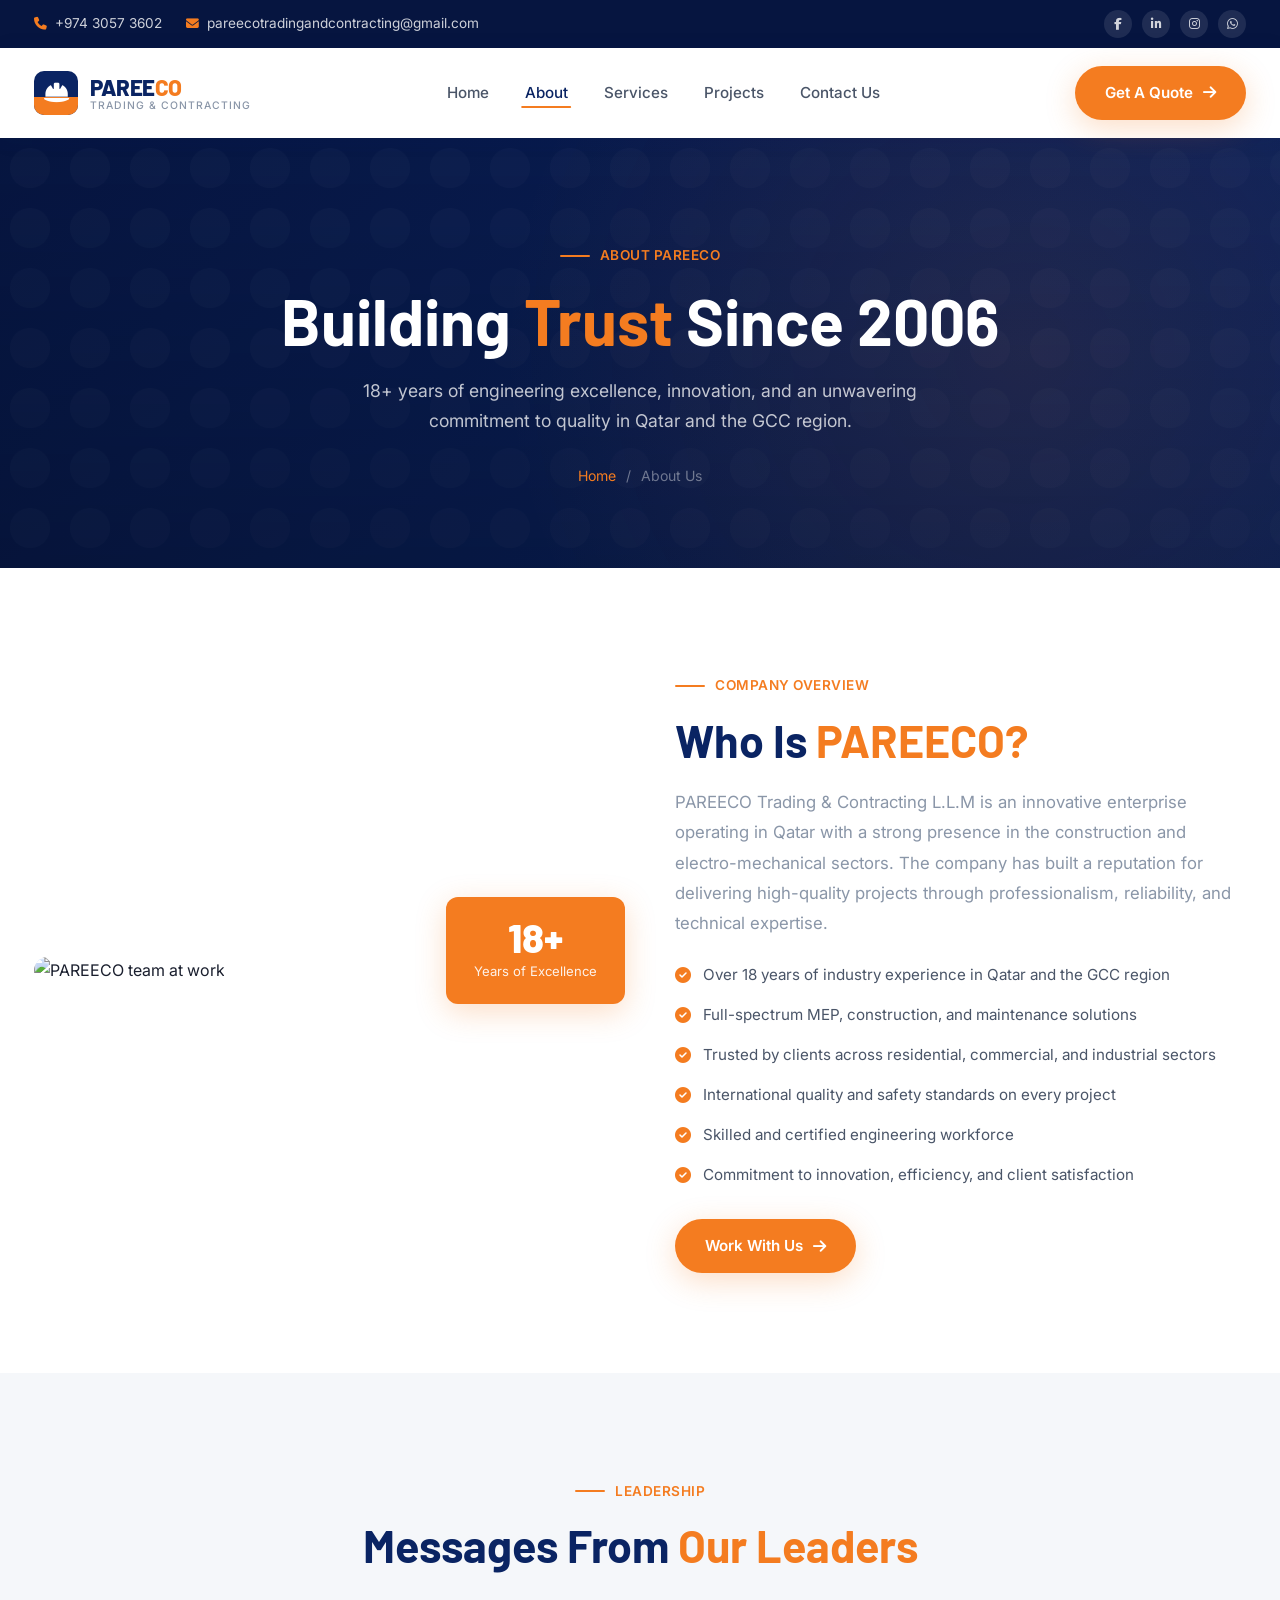
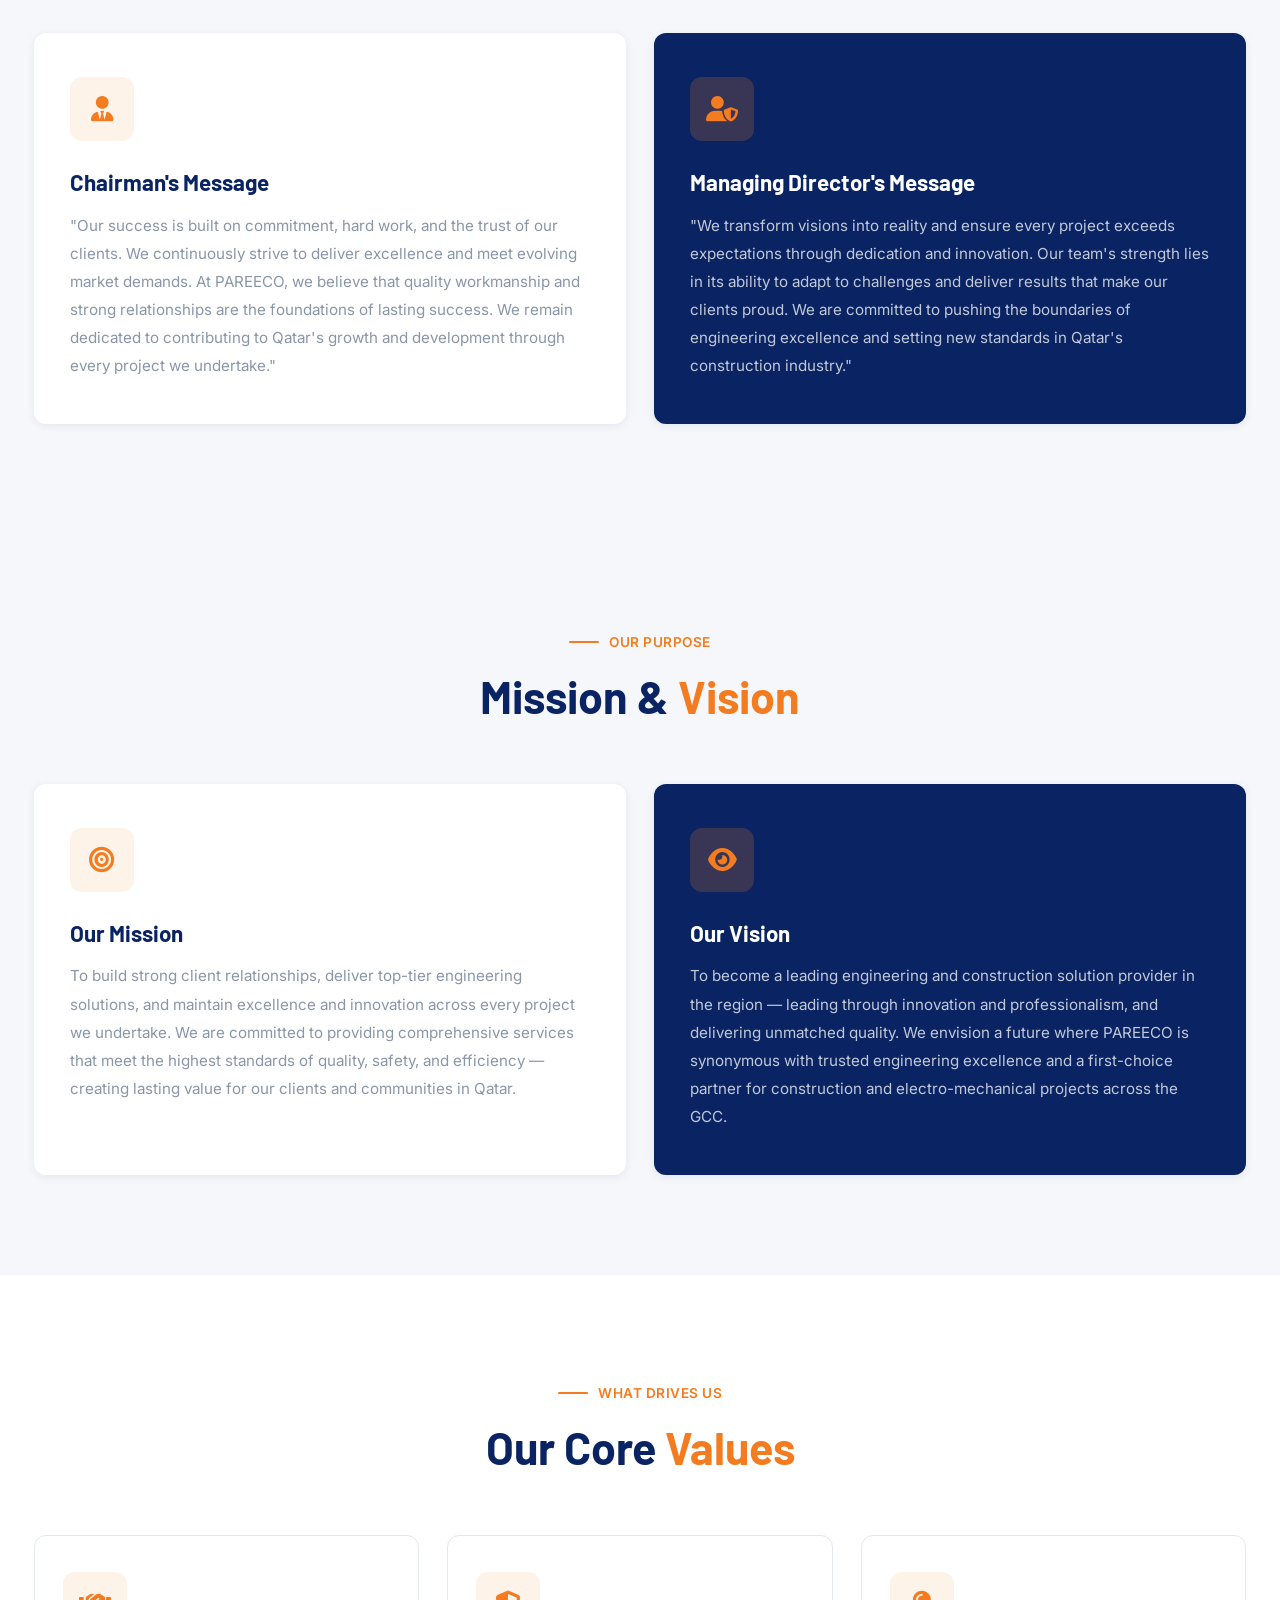
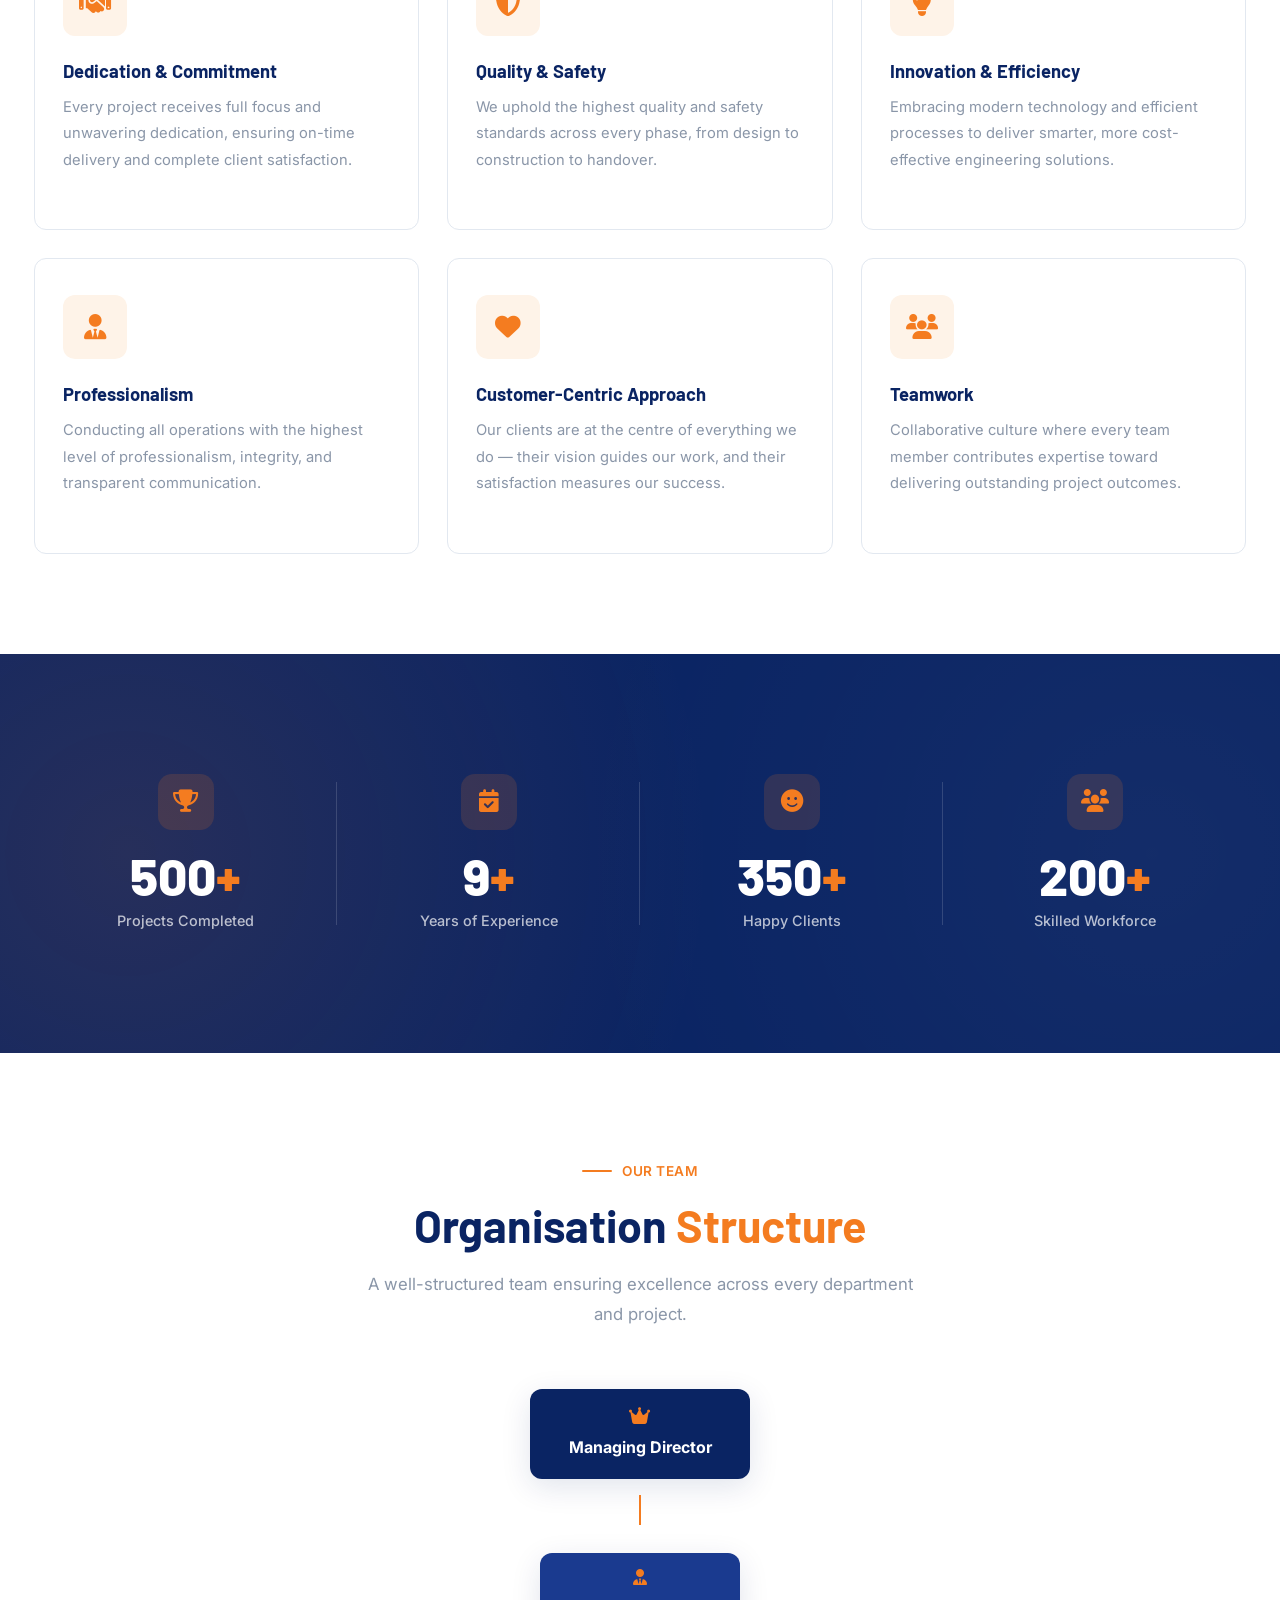
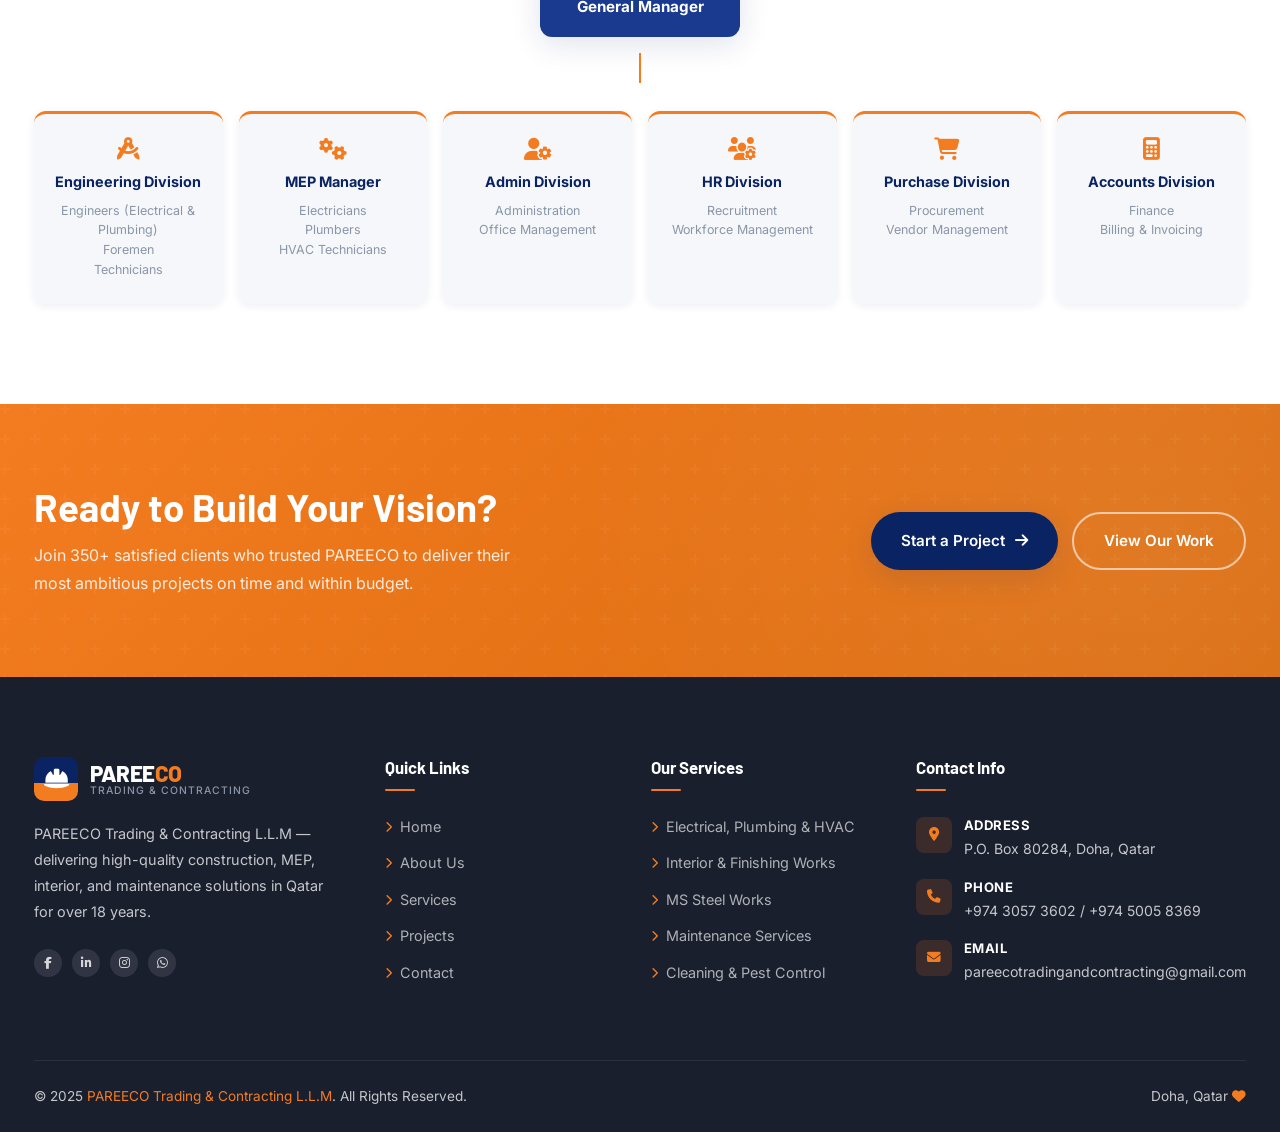
==== about.html @ c4b9c0d6 "Initial commit" ====
<!DOCTYPE html>
<html lang="en">
<head>
  <meta charset="UTF-8" />
  <meta name="viewport" content="width=device-width, initial-scale=1.0" />
  <title>About Us | PAREECO Trading & Contracting L.L.M</title>
  <meta name="description" content="Learn about PAREECO's 18+ years of construction and engineering excellence in Qatar — our mission, vision, values, leadership, and organizational structure." />
  <link rel="stylesheet" href="css/styles.css" />
  <link rel="stylesheet" href="https://cdnjs.cloudflare.com/ajax/libs/font-awesome/6.5.0/css/all.min.css" />
</head>
<body>
<div class="topbar">
  <div class="container">
    <div class="topbar-left">
      <a href="tel:+97430573602" class="topbar-item"><i class="fas fa-phone"></i> +974 3057 3602</a>
      <a href="mailto:pareecotradingandcontracting@gmail.com" class="topbar-item"><i class="fas fa-envelope"></i> pareecotradingandcontracting@gmail.com</a>
    </div>
    <div class="topbar-social">
      <a href="#" class="social-link"><i class="fab fa-facebook-f"></i></a>
      <a href="#" class="social-link"><i class="fab fa-linkedin-in"></i></a>
      <a href="#" class="social-link"><i class="fab fa-instagram"></i></a>
      <a href="#" class="social-link"><i class="fab fa-whatsapp"></i></a>
    </div>
  </div>
</div>
<nav class="navbar" id="navbar">
  <div class="container">
    <a href="index.html" class="logo">
      <div class="logo-icon"><i class="fas fa-hard-hat"></i></div>
      <div class="logo-text">
        <span class="brand">PAREE<span>CO</span></span>
        <span class="tagline">Trading & Contracting</span>
      </div>
    </a>
    <ul class="nav-links">
      <li><a href="index.html">Home</a></li>
      <li><a href="about.html" class="active">About</a></li>
      <li><a href="services.html">Services</a></li>
      <li><a href="projects.html">Projects</a></li>
      <li><a href="contact.html">Contact Us</a></li>
    </ul>
    <a href="contact.html" class="btn btn-primary">Get A Quote <i class="fas fa-arrow-right"></i></a>
    <button class="hamburger" id="hamburger"><span></span><span></span><span></span></button>
  </div>
</nav>
<div class="mobile-nav" id="mobileNav">
  <button class="mobile-nav-close" id="mobileNavClose"><i class="fas fa-times"></i></button>
  <a href="index.html">Home</a><a href="about.html">About</a><a href="services.html">Services</a><a href="projects.html">Projects</a><a href="contact.html">Contact</a>
  <a href="contact.html" class="btn btn-primary">Get A Quote</a>
</div>

<section class="page-hero">
  <div class="container">
    <div class="page-hero-content">
      <div class="section-tag" style="justify-content:center;">About PAREECO</div>
      <h1>Building <span>Trust</span> Since 2006</h1>
      <p>18+ years of engineering excellence, innovation, and an unwavering commitment to quality in Qatar and the GCC region.</p>
      <nav class="breadcrumb"><a href="index.html">Home</a><span>/</span><span>About Us</span></nav>
    </div>
  </div>
</section>

<!-- Company Overview -->
<section class="about-overview">
  <div class="container">
    <div class="about-overview-img reveal-left">
      <img src="https://images.unsplash.com/photo-1541888946425-d81bb19240f5?w=700&auto=format&fit=crop" alt="PAREECO team at work" loading="lazy" />
      <div class="about-img-badge">
        <span class="num">18+</span>
        <span class="lbl">Years of Excellence</span>
      </div>
    </div>
    <div class="reveal-right">
      <div class="section-tag">Company Overview</div>
      <h2 class="section-title">Who Is <span>PAREECO?</span></h2>
      <p class="section-subtitle">PAREECO Trading & Contracting L.L.M is an innovative enterprise operating in Qatar with a strong presence in the construction and electro-mechanical sectors. The company has built a reputation for delivering high-quality projects through professionalism, reliability, and technical expertise.</p>
      <ul class="about-list">
        <li><i class="fas fa-check-circle"></i> Over 18 years of industry experience in Qatar and the GCC region</li>
        <li><i class="fas fa-check-circle"></i> Full-spectrum MEP, construction, and maintenance solutions</li>
        <li><i class="fas fa-check-circle"></i> Trusted by clients across residential, commercial, and industrial sectors</li>
        <li><i class="fas fa-check-circle"></i> International quality and safety standards on every project</li>
        <li><i class="fas fa-check-circle"></i> Skilled and certified engineering workforce</li>
        <li><i class="fas fa-check-circle"></i> Commitment to innovation, efficiency, and client satisfaction</li>
      </ul>
      <a href="contact.html" class="btn btn-primary">Work With Us <i class="fas fa-arrow-right"></i></a>
    </div>
  </div>
</section>

<!-- Leadership Messages -->
<section style="background:var(--light-gray);padding:100px 0;">
  <div class="container">
    <div class="reveal" style="text-align:center;margin-bottom:60px;">
      <div class="section-tag" style="justify-content:center;">Leadership</div>
      <h2 class="section-title" style="margin:0 auto;">Messages From <span>Our Leaders</span></h2>
    </div>
    <div class="mv-grid">
      <div class="mv-card reveal-left">
        <div class="mv-card-icon"><i class="fas fa-user-tie"></i></div>
        <h3>Chairman's Message</h3>
        <p>"Our success is built on commitment, hard work, and the trust of our clients. We continuously strive to deliver excellence and meet evolving market demands. At PAREECO, we believe that quality workmanship and strong relationships are the foundations of lasting success. We remain dedicated to contributing to Qatar's growth and development through every project we undertake."</p>
      </div>
      <div class="mv-card accent reveal-right">
        <div class="mv-card-icon"><i class="fas fa-user-shield"></i></div>
        <h3>Managing Director's Message</h3>
        <p>"We transform visions into reality and ensure every project exceeds expectations through dedication and innovation. Our team's strength lies in its ability to adapt to challenges and deliver results that make our clients proud. We are committed to pushing the boundaries of engineering excellence and setting new standards in Qatar's construction industry."</p>
      </div>
    </div>
  </div>
</section>

<!-- Mission & Vision -->
<section class="mv-section">
  <div class="container">
    <div class="reveal" style="text-align:center;margin-bottom:60px;">
      <div class="section-tag" style="justify-content:center;">Our Purpose</div>
      <h2 class="section-title" style="margin:0 auto;">Mission & <span>Vision</span></h2>
    </div>
    <div class="mv-grid">
      <div class="mv-card reveal-left">
        <div class="mv-card-icon"><i class="fas fa-bullseye"></i></div>
        <h3>Our Mission</h3>
        <p>To build strong client relationships, deliver top-tier engineering solutions, and maintain excellence and innovation across every project we undertake. We are committed to providing comprehensive services that meet the highest standards of quality, safety, and efficiency — creating lasting value for our clients and communities in Qatar.</p>
      </div>
      <div class="mv-card accent reveal-right">
        <div class="mv-card-icon"><i class="fas fa-eye"></i></div>
        <h3>Our Vision</h3>
        <p>To become a leading engineering and construction solution provider in the region — leading through innovation and professionalism, and delivering unmatched quality. We envision a future where PAREECO is synonymous with trusted engineering excellence and a first-choice partner for construction and electro-mechanical projects across the GCC.</p>
      </div>
    </div>
  </div>
</section>

<!-- Core Values -->
<section style="background:var(--white);padding:100px 0;">
  <div class="container">
    <div class="reveal" style="text-align:center;margin-bottom:60px;">
      <div class="section-tag" style="justify-content:center;">What Drives Us</div>
      <h2 class="section-title" style="margin:0 auto;">Our Core <span>Values</span></h2>
    </div>
    <div style="display:grid;grid-template-columns:repeat(3,1fr);gap:28px;" class="reveal">
      <div class="service-card"><div class="service-card-icon"><i class="fas fa-handshake"></i></div><h3>Dedication & Commitment</h3><p>Every project receives full focus and unwavering dedication, ensuring on-time delivery and complete client satisfaction.</p></div>
      <div class="service-card"><div class="service-card-icon"><i class="fas fa-shield-alt"></i></div><h3>Quality & Safety</h3><p>We uphold the highest quality and safety standards across every phase, from design to construction to handover.</p></div>
      <div class="service-card"><div class="service-card-icon"><i class="fas fa-lightbulb"></i></div><h3>Innovation & Efficiency</h3><p>Embracing modern technology and efficient processes to deliver smarter, more cost-effective engineering solutions.</p></div>
      <div class="service-card"><div class="service-card-icon"><i class="fas fa-user-tie"></i></div><h3>Professionalism</h3><p>Conducting all operations with the highest level of professionalism, integrity, and transparent communication.</p></div>
      <div class="service-card"><div class="service-card-icon"><i class="fas fa-heart"></i></div><h3>Customer-Centric Approach</h3><p>Our clients are at the centre of everything we do — their vision guides our work, and their satisfaction measures our success.</p></div>
      <div class="service-card"><div class="service-card-icon"><i class="fas fa-users"></i></div><h3>Teamwork</h3><p>Collaborative culture where every team member contributes expertise toward delivering outstanding project outcomes.</p></div>
    </div>
  </div>
</section>

<!-- Stats -->
<section class="stats-section">
  <div class="container">
    <div class="stats-grid">
      <div class="stat-item reveal"><div class="stat-icon"><i class="fas fa-trophy"></i></div><span class="stat-number" data-target="500">0<span>+</span></span><div class="stat-label">Projects Completed</div></div>
      <div class="stat-item reveal" style="transition-delay:0.1s"><div class="stat-icon"><i class="fas fa-calendar-check"></i></div><span class="stat-number" data-target="18">0<span>+</span></span><div class="stat-label">Years of Experience</div></div>
      <div class="stat-item reveal" style="transition-delay:0.2s"><div class="stat-icon"><i class="fas fa-smile"></i></div><span class="stat-number" data-target="350">0<span>+</span></span><div class="stat-label">Happy Clients</div></div>
      <div class="stat-item reveal" style="transition-delay:0.3s"><div class="stat-icon"><i class="fas fa-users"></i></div><span class="stat-number" data-target="200">0<span>+</span></span><div class="stat-label">Skilled Workforce</div></div>
    </div>
  </div>
</section>

<!-- Organisation Structure -->
<section class="team-section">
  <div class="container">
    <div class="reveal" style="text-align:center;margin-bottom:20px;">
      <div class="section-tag" style="justify-content:center;">Our Team</div>
      <h2 class="section-title" style="margin:0 auto;">Organisation <span>Structure</span></h2>
      <p class="section-subtitle" style="text-align:center;margin:16px auto 0;">A well-structured team ensuring excellence across every department and project.</p>
    </div>

    <!-- Org Chart -->
    <div style="margin-top:60px;" class="reveal">
      <!-- Top Level -->
      <div style="display:flex;justify-content:center;margin-bottom:16px;">
        <div style="background:var(--primary);color:white;padding:18px 36px;border-radius:var(--radius-md);text-align:center;box-shadow:var(--shadow-md);min-width:220px;">
          <i class="fas fa-crown" style="font-size:1.2rem;color:var(--accent);display:block;margin-bottom:8px;"></i>
          <strong style="font-size:1rem;">Managing Director</strong>
        </div>
      </div>
      <div style="display:flex;justify-content:center;margin-bottom:28px;">
        <div style="width:2px;height:30px;background:var(--accent);"></div>
      </div>
      <div style="display:flex;justify-content:center;margin-bottom:16px;">
        <div style="background:var(--primary-light);color:white;padding:16px 32px;border-radius:var(--radius-md);text-align:center;box-shadow:var(--shadow-md);min-width:200px;">
          <i class="fas fa-user-tie" style="font-size:1rem;color:var(--accent);display:block;margin-bottom:8px;"></i>
          <strong style="font-size:0.95rem;">General Manager</strong>
        </div>
      </div>
      <div style="display:flex;justify-content:center;margin-bottom:28px;">
        <div style="width:2px;height:30px;background:var(--accent);"></div>
      </div>

      <!-- Divisions Grid -->
      <div style="display:grid;grid-template-columns:repeat(auto-fit,minmax(180px,1fr));gap:16px;margin-top:10px;">
        <div style="background:var(--light-gray);padding:24px 18px;border-radius:var(--radius-md);text-align:center;border-top:3px solid var(--accent);box-shadow:var(--shadow-sm);">
          <i class="fas fa-drafting-compass" style="color:var(--accent);font-size:1.4rem;margin-bottom:10px;display:block;"></i>
          <strong style="font-size:0.9rem;color:var(--primary);display:block;margin-bottom:6px;">Engineering Division</strong>
          <span style="font-size:0.78rem;color:var(--gray);line-height:1.6;display:block;">Engineers (Electrical &amp; Plumbing)<br>Foremen<br>Technicians</span>
        </div>
        <div style="background:var(--light-gray);padding:24px 18px;border-radius:var(--radius-md);text-align:center;border-top:3px solid var(--accent);box-shadow:var(--shadow-sm);">
          <i class="fas fa-cogs" style="color:var(--accent);font-size:1.4rem;margin-bottom:10px;display:block;"></i>
          <strong style="font-size:0.9rem;color:var(--primary);display:block;margin-bottom:6px;">MEP Manager</strong>
          <span style="font-size:0.78rem;color:var(--gray);line-height:1.6;display:block;">Electricians<br>Plumbers<br>HVAC Technicians</span>
        </div>
        <div style="background:var(--light-gray);padding:24px 18px;border-radius:var(--radius-md);text-align:center;border-top:3px solid var(--accent);box-shadow:var(--shadow-sm);">
          <i class="fas fa-user-cog" style="color:var(--accent);font-size:1.4rem;margin-bottom:10px;display:block;"></i>
          <strong style="font-size:0.9rem;color:var(--primary);display:block;margin-bottom:6px;">Admin Division</strong>
          <span style="font-size:0.78rem;color:var(--gray);line-height:1.6;display:block;">Administration<br>Office Management</span>
        </div>
        <div style="background:var(--light-gray);padding:24px 18px;border-radius:var(--radius-md);text-align:center;border-top:3px solid var(--accent);box-shadow:var(--shadow-sm);">
          <i class="fas fa-users-cog" style="color:var(--accent);font-size:1.4rem;margin-bottom:10px;display:block;"></i>
          <strong style="font-size:0.9rem;color:var(--primary);display:block;margin-bottom:6px;">HR Division</strong>
          <span style="font-size:0.78rem;color:var(--gray);line-height:1.6;display:block;">Recruitment<br>Workforce Management</span>
        </div>
        <div style="background:var(--light-gray);padding:24px 18px;border-radius:var(--radius-md);text-align:center;border-top:3px solid var(--accent);box-shadow:var(--shadow-sm);">
          <i class="fas fa-shopping-cart" style="color:var(--accent);font-size:1.4rem;margin-bottom:10px;display:block;"></i>
          <strong style="font-size:0.9rem;color:var(--primary);display:block;margin-bottom:6px;">Purchase Division</strong>
          <span style="font-size:0.78rem;color:var(--gray);line-height:1.6;display:block;">Procurement<br>Vendor Management</span>
        </div>
        <div style="background:var(--light-gray);padding:24px 18px;border-radius:var(--radius-md);text-align:center;border-top:3px solid var(--accent);box-shadow:var(--shadow-sm);">
          <i class="fas fa-calculator" style="color:var(--accent);font-size:1.4rem;margin-bottom:10px;display:block;"></i>
          <strong style="font-size:0.9rem;color:var(--primary);display:block;margin-bottom:6px;">Accounts Division</strong>
          <span style="font-size:0.78rem;color:var(--gray);line-height:1.6;display:block;">Finance<br>Billing & Invoicing</span>
        </div>
      </div>
    </div>
  </div>
</section>

<!-- CTA -->
<section class="cta-section">
  <div class="container">
    <div class="cta-content reveal-left">
      <h2>Ready to Build Your Vision?</h2>
      <p>Join 350+ satisfied clients who trusted PAREECO to deliver their most ambitious projects on time and within budget.</p>
    </div>
    <div class="cta-buttons reveal-right">
      <a href="contact.html" class="btn btn-dark">Start a Project <i class="fas fa-arrow-right"></i></a>
      <a href="projects.html" class="btn btn-outline">View Our Work</a>
    </div>
  </div>
</section>

<footer class="footer">
  <div class="container">
    <div class="footer-grid">
      <div class="footer-about footer-col">
        <a href="index.html" class="logo" style="margin-bottom:20px;display:inline-flex;">
          <div class="logo-icon"><i class="fas fa-hard-hat"></i></div>
          <div class="logo-text"><span class="brand" style="color:white;">PAREE<span>CO</span></span><span class="tagline">Trading & Contracting</span></div>
        </a>
        <p>PAREECO Trading & Contracting L.L.M — delivering high-quality construction, MEP, interior, and maintenance solutions in Qatar for over 18 years.</p>
        <div class="footer-social">
          <a href="#" class="social-link"><i class="fab fa-facebook-f"></i></a>
          <a href="#" class="social-link"><i class="fab fa-linkedin-in"></i></a>
          <a href="#" class="social-link"><i class="fab fa-instagram"></i></a>
          <a href="#" class="social-link"><i class="fab fa-whatsapp"></i></a>
        </div>
      </div>
      <div class="footer-col">
        <h4>Quick Links</h4>
        <ul class="footer-links">
          <li><a href="index.html"><i class="fas fa-chevron-right"></i> Home</a></li>
          <li><a href="about.html"><i class="fas fa-chevron-right"></i> About Us</a></li>
          <li><a href="services.html"><i class="fas fa-chevron-right"></i> Services</a></li>
          <li><a href="projects.html"><i class="fas fa-chevron-right"></i> Projects</a></li>
          <li><a href="contact.html"><i class="fas fa-chevron-right"></i> Contact</a></li>
        </ul>
      </div>
      <div class="footer-col">
        <h4>Our Services</h4>
        <ul class="footer-links">
          <li><a href="services.html"><i class="fas fa-chevron-right"></i> Electrical, Plumbing & HVAC</a></li>
          <li><a href="services.html"><i class="fas fa-chevron-right"></i> Interior & Finishing Works</a></li>
          <li><a href="services.html"><i class="fas fa-chevron-right"></i> MS Steel Works</a></li>
          <li><a href="services.html"><i class="fas fa-chevron-right"></i> Maintenance Services</a></li>
          <li><a href="services.html"><i class="fas fa-chevron-right"></i> Cleaning & Pest Control</a></li>
        </ul>
      </div>
      <div class="footer-col">
        <h4>Contact Info</h4>
        <div class="footer-contact-item"><div class="footer-contact-icon"><i class="fas fa-map-marker-alt"></i></div><div class="footer-contact-info"><strong>Address</strong>P.O. Box 80284, Doha, Qatar</div></div>
        <div class="footer-contact-item"><div class="footer-contact-icon"><i class="fas fa-phone"></i></div><div class="footer-contact-info"><strong>Phone</strong>+974 3057 3602 / +974 5005 8369</div></div>
        <div class="footer-contact-item"><div class="footer-contact-icon"><i class="fas fa-envelope"></i></div><div class="footer-contact-info"><strong>Email</strong>pareecotradingandcontracting@gmail.com</div></div>
      </div>
    </div>
    <div class="footer-bottom">
      <span>© 2025 <a href="index.html">PAREECO Trading & Contracting L.L.M</a>. All Rights Reserved.</span>
      <span>Doha, Qatar <i class="fas fa-heart" style="color:var(--accent)"></i></span>
    </div>
  </div>
</footer>
<script src="js/main.js"></script>
</body>
</html>
---- css/styles.css ----
/* ===== GLOBAL STYLES ===== */
@import url('https://fonts.googleapis.com/css2?family=Inter:wght@300;400;500;600;700;800;900&family=Barlow:wght@400;500;600;700;800;900&display=swap');

:root {
  --primary: #0a2463;
  --primary-light: #1a3a8f;
  --primary-dark: #061540;
  --accent: #f47c20;
  --accent-hover: #d96b0e;
  --accent-light: #fef3e8;
  --white: #ffffff;
  --light-gray: #f5f7fa;
  --gray: #8a96a8;
  --dark-gray: #4a5568;
  --dark: #1a1f2e;
  --border: #e2e8f0;
  --shadow-sm: 0 2px 8px rgba(10, 36, 99, 0.08);
  --shadow-md: 0 8px 30px rgba(10, 36, 99, 0.12);
  --shadow-lg: 0 20px 60px rgba(10, 36, 99, 0.18);
  --shadow-accent: 0 8px 30px rgba(244, 124, 32, 0.25);
  --radius-sm: 6px;
  --radius-md: 12px;
  --radius-lg: 20px;
  --radius-xl: 30px;
  --transition: all 0.3s cubic-bezier(0.4, 0, 0.2, 1);
  --font-main: 'Inter', sans-serif;
  --font-heading: 'Barlow', sans-serif;
}

*, *::before, *::after {
  margin: 0;
  padding: 0;
  box-sizing: border-box;
}

html {
  scroll-behavior: smooth;
  font-size: 16px;
}

body {
  font-family: var(--font-main);
  color: var(--dark);
  background: var(--white);
  line-height: 1.7;
  overflow-x: hidden;
}

/* ===== TYPOGRAPHY ===== */
h1, h2, h3, h4, h5, h6 {
  font-family: var(--font-heading);
  font-weight: 700;
  line-height: 1.2;
}

.section-tag {
  display: inline-flex;
  align-items: center;
  gap: 10px;
  font-size: 0.85rem;
  font-weight: 600;
  color: var(--accent);
  letter-spacing: 0.5px;
  text-transform: uppercase;
  margin-bottom: 16px;
}

.section-tag::before {
  content: '';
  display: inline-block;
  width: 30px;
  height: 2px;
  background: var(--accent);
  border-radius: 2px;
}

.section-title {
  font-size: clamp(2rem, 4vw, 2.8rem);
  color: var(--primary);
  margin-bottom: 20px;
}

.section-title span {
  color: var(--accent);
}

.section-subtitle {
  font-size: 1.05rem;
  color: var(--gray);
  max-width: 560px;
  line-height: 1.8;
}

/* ===== LAYOUT ===== */
.container {
  max-width: 1260px;
  margin: 0 auto;
  padding: 0 24px;
}

section {
  padding: 100px 0;
}

/* ===== BUTTONS ===== */
.btn {
  display: inline-flex;
  align-items: center;
  gap: 10px;
  padding: 14px 30px;
  border-radius: var(--radius-xl);
  font-size: 0.95rem;
  font-weight: 600;
  font-family: var(--font-main);
  cursor: pointer;
  border: none;
  text-decoration: none;
  transition: var(--transition);
  position: relative;
  overflow: hidden;
}

.btn::before {
  content: '';
  position: absolute;
  top: 0; left: -100%;
  width: 100%; height: 100%;
  background: rgba(255,255,255,0.15);
  transition: left 0.4s ease;
}

.btn:hover::before {
  left: 100%;
}

.btn-primary {
  background: var(--accent);
  color: var(--white);
  box-shadow: var(--shadow-accent);
}

.btn-primary:hover {
  background: var(--accent-hover);
  transform: translateY(-2px);
  box-shadow: 0 12px 35px rgba(244, 124, 32, 0.35);
}

.btn-outline {
  background: transparent;
  color: var(--white);
  border: 2px solid rgba(255,255,255,0.6);
}

.btn-outline:hover {
  background: rgba(255,255,255,0.1);
  border-color: var(--white);
  transform: translateY(-2px);
}

.btn-dark {
  background: var(--primary);
  color: var(--white);
  box-shadow: var(--shadow-md);
}

.btn-dark:hover {
  background: var(--primary-light);
  transform: translateY(-2px);
}

.btn-icon {
  width: 44px;
  height: 44px;
  border-radius: 50%;
  display: inline-flex;
  align-items: center;
  justify-content: center;
  background: var(--accent);
  color: white;
  border: none;
  cursor: pointer;
  transition: var(--transition);
  flex-shrink: 0;
}

.btn-icon:hover {
  background: var(--accent-hover);
  transform: scale(1.1);
}

/* ===== TOPBAR ===== */
.topbar {
  background: var(--primary-dark);
  color: rgba(255,255,255,0.8);
  font-size: 0.85rem;
  padding: 10px 0;
}

.topbar .container {
  display: flex;
  align-items: center;
  justify-content: space-between;
  flex-wrap: wrap;
  gap: 10px;
}

.topbar-left {
  display: flex;
  align-items: center;
  gap: 24px;
}

.topbar-item {
  display: flex;
  align-items: center;
  gap: 8px;
  color: rgba(255,255,255,0.8);
  text-decoration: none;
  transition: var(--transition);
}

.topbar-item:hover { color: var(--accent); }

.topbar-item i { color: var(--accent); font-size: 0.8rem; }

.topbar-social {
  display: flex;
  align-items: center;
  gap: 10px;
}

.social-link {
  width: 28px;
  height: 28px;
  border-radius: 50%;
  background: rgba(255,255,255,0.1);
  display: flex;
  align-items: center;
  justify-content: center;
  color: rgba(255,255,255,0.8);
  text-decoration: none;
  font-size: 0.75rem;
  transition: var(--transition);
}

.social-link:hover {
  background: var(--accent);
  color: white;
  transform: translateY(-2px);
}

/* ===== NAVBAR ===== */
.navbar {
  position: sticky;
  top: 0;
  z-index: 1000;
  background: var(--white);
  box-shadow: 0 2px 20px rgba(10,36,99,0.08);
  transition: var(--transition);
}

.navbar.scrolled {
  box-shadow: 0 4px 30px rgba(10,36,99,0.15);
}

.navbar .container {
  display: flex;
  align-items: center;
  justify-content: space-between;
  padding-top: 18px;
  padding-bottom: 18px;
}

.logo {
  display: flex;
  align-items: center;
  gap: 12px;
  text-decoration: none;
}

.logo-icon {
  width: 44px;
  height: 44px;
  background: var(--primary);
  border-radius: 10px;
  display: flex;
  align-items: center;
  justify-content: center;
  position: relative;
  overflow: hidden;
}

.logo-icon::after {
  content: '';
  position: absolute;
  bottom: 0; left: 0; right: 0;
  height: 40%;
  background: var(--accent);
}

.logo-icon i {
  color: white;
  font-size: 1.4rem;
  position: relative;
  z-index: 1;
}

.logo-text {
  display: flex;
  flex-direction: column;
  line-height: 1.1;
}

.logo-text .brand {
  font-family: var(--font-heading);
  font-size: 1.4rem;
  font-weight: 800;
  color: var(--primary);
  letter-spacing: -0.5px;
}

.logo-text .brand span {
  color: var(--accent);
}

.logo-text .tagline {
  font-size: 0.65rem;
  color: var(--gray);
  font-weight: 500;
  letter-spacing: 1px;
  text-transform: uppercase;
}

.nav-links {
  display: flex;
  align-items: center;
  gap: 8px;
  list-style: none;
}

.nav-links a {
  position: relative;
  text-decoration: none;
  color: var(--dark-gray);
  font-size: 0.95rem;
  font-weight: 500;
  padding: 8px 14px;
  border-radius: var(--radius-sm);
  transition: var(--transition);
}

.nav-links a::after {
  content: '';
  position: absolute;
  bottom: 2px; left: 50%;
  transform: translateX(-50%);
  width: 0; height: 2px;
  background: var(--accent);
  border-radius: 2px;
  transition: width 0.3s ease;
}

.nav-links a:hover::after,
.nav-links a.active::after { width: 70%; }

.nav-links a:hover,
.nav-links a.active {
  color: var(--primary);
}

.hamburger {
  display: none;
  flex-direction: column;
  gap: 5px;
  cursor: pointer;
  padding: 8px;
  background: none;
  border: none;
}

.hamburger span {
  display: block;
  width: 24px;
  height: 2px;
  background: var(--primary);
  border-radius: 2px;
  transition: var(--transition);
}

.hamburger.active span:nth-child(1) { transform: translateY(7px) rotate(45deg); }
.hamburger.active span:nth-child(2) { opacity: 0; transform: translateX(-10px); }
.hamburger.active span:nth-child(3) { transform: translateY(-7px) rotate(-45deg); }

/* ===== HERO ===== */
.hero {
  background: linear-gradient(135deg, var(--primary-dark) 0%, var(--primary) 50%, var(--primary-light) 100%);
  min-height: 90vh;
  display: flex;
  align-items: center;
  position: relative;
  overflow: hidden;
}

.hero-bg-pattern {
  position: absolute;
  inset: 0;
  background-image:
    radial-gradient(circle at 20% 50%, rgba(244,124,32,0.08) 0%, transparent 50%),
    radial-gradient(circle at 80% 20%, rgba(255,255,255,0.04) 0%, transparent 40%),
    linear-gradient(0deg, rgba(0,0,0,0.15) 0%, transparent 100%);
}

.hero-grid {
  position: absolute;
  inset: 0;
  background-image:
    linear-gradient(rgba(255,255,255,0.03) 1px, transparent 1px),
    linear-gradient(90deg, rgba(255,255,255,0.03) 1px, transparent 1px);
  background-size: 60px 60px;
}

.hero .container {
  display: grid;
  grid-template-columns: 1fr 1fr;
  gap: 60px;
  align-items: center;
  position: relative;
  z-index: 1;
  padding-top: 60px;
  padding-bottom: 60px;
}

.hero-content {}

.hero-badge {
  display: inline-flex;
  align-items: center;
  gap: 8px;
  background: rgba(244,124,32,0.15);
  border: 1px solid rgba(244,124,32,0.3);
  color: var(--accent);
  padding: 8px 16px;
  border-radius: 50px;
  font-size: 0.82rem;
  font-weight: 600;
  letter-spacing: 0.5px;
  text-transform: uppercase;
  margin-bottom: 28px;
  animation: fadeInDown 0.6s ease forwards;
}

.hero-badge i { font-size: 0.9rem; }

.hero h1 {
  font-family: var(--font-heading);
  font-size: clamp(2.8rem, 5vw, 4.2rem);
  color: var(--white);
  line-height: 1.1;
  margin-bottom: 24px;
  animation: fadeInUp 0.7s ease 0.1s both;
}

.hero h1 span {
  color: var(--accent);
  display: block;
}

.hero-tags {
  display: flex;
  flex-wrap: wrap;
  gap: 10px;
  margin-bottom: 28px;
  animation: fadeInUp 0.7s ease 0.2s both;
}

.hero-tag {
  background: rgba(255,255,255,0.1);
  color: rgba(255,255,255,0.85);
  padding: 6px 14px;
  border-radius: 50px;
  font-size: 0.82rem;
  border: 1px solid rgba(255,255,255,0.15);
}

.hero-desc {
  color: rgba(255,255,255,0.75);
  font-size: 1.05rem;
  margin-bottom: 36px;
  max-width: 480px;
  animation: fadeInUp 0.7s ease 0.3s both;
}

.hero-cta {
  display: flex;
  align-items: center;
  gap: 16px;
  flex-wrap: wrap;
  animation: fadeInUp 0.7s ease 0.4s both;
}

.hero-right {
  position: relative;
  animation: fadeInRight 0.8s ease 0.2s both;
}

.hero-img-wrapper {
  position: relative;
  border-radius: var(--radius-lg);
  overflow: hidden;
  box-shadow: var(--shadow-lg);
}

.hero-img-wrapper img {
  width: 100%;
  height: 480px;
  object-fit: cover;
  display: block;
}

.hero-stats-card {
  position: absolute;
  right: -30px;
  top: 50%;
  transform: translateY(-50%);
  background: var(--accent);
  color: white;
  padding: 28px 24px;
  border-radius: var(--radius-md);
  box-shadow: var(--shadow-accent);
  min-width: 160px;
}

.hero-stat {
  padding: 12px 0;
}

.hero-stat:not(:last-child) {
  border-bottom: 1px solid rgba(255,255,255,0.2);
  margin-bottom: 12px;
}

.hero-stat .number {
  font-family: var(--font-heading);
  font-size: 2rem;
  font-weight: 800;
  line-height: 1;
  display: block;
}

.hero-stat .label {
  font-size: 0.8rem;
  color: rgba(255,255,255,0.85);
  margin-top: 4px;
}

.hero-scroll {
  position: absolute;
  bottom: 40px;
  left: 50%;
  transform: translateX(-50%);
  display: flex;
  flex-direction: column;
  align-items: center;
  gap: 8px;
  color: rgba(255,255,255,0.6);
  font-size: 0.8rem;
  animation: bounce 2s infinite;
  z-index: 1;
  text-decoration: none;
}

.hero-scroll i { font-size: 1.2rem; }

/* ===== ABOUT STRIP (Home) ===== */
.about-strip {
  background: var(--light-gray);
  padding: 80px 0;
}

.about-strip .container {
  display: grid;
  grid-template-columns: 1fr 1fr;
  gap: 70px;
  align-items: center;
}

.about-strip-img {
  position: relative;
}

.about-strip-img img {
  width: 100%;
  height: 420px;
  object-fit: cover;
  border-radius: var(--radius-lg);
  box-shadow: var(--shadow-md);
}

.about-badge {
  position: absolute;
  bottom: 30px;
  left: -20px;
  background: var(--primary);
  color: white;
  padding: 18px 24px;
  border-radius: var(--radius-md);
  box-shadow: var(--shadow-md);
}

.about-badge .number {
  font-family: var(--font-heading);
  font-size: 2rem;
  font-weight: 800;
  color: var(--accent);
  display: block;
  line-height: 1;
}

.about-badge .text {
  font-size: 0.8rem;
  color: rgba(255,255,255,0.8);
  margin-top: 4px;
}

.about-strip-content .section-subtitle {
  margin-bottom: 24px;
}

.about-features {
  display: grid;
  grid-template-columns: 1fr 1fr;
  gap: 16px;
  margin: 28px 0;
}

.about-feature {
  display: flex;
  align-items: flex-start;
  gap: 12px;
}

.about-feature-icon {
  width: 40px;
  height: 40px;
  border-radius: 10px;
  background: var(--accent-light);
  display: flex;
  align-items: center;
  justify-content: center;
  flex-shrink: 0;
}

.about-feature-icon i { color: var(--accent); font-size: 1rem; }

.about-feature h4 {
  font-size: 0.92rem;
  font-weight: 600;
  color: var(--primary);
  margin-bottom: 2px;
}

.about-feature p {
  font-size: 0.82rem;
  color: var(--gray);
}

/* ===== SERVICES SECTION ===== */
.services-section {
  background: var(--white);
}

.services-header {
  display: flex;
  align-items: flex-end;
  justify-content: space-between;
  margin-bottom: 60px;
  flex-wrap: wrap;
  gap: 20px;
}

.services-grid {
  display: grid;
  grid-template-columns: repeat(3, 1fr);
  gap: 28px;
}

.service-card {
  background: var(--white);
  border: 1px solid var(--border);
  border-radius: var(--radius-md);
  padding: 36px 28px;
  transition: var(--transition);
  position: relative;
  overflow: hidden;
  cursor: pointer;
  group: true;
}

.service-card::before {
  content: '';
  position: absolute;
  top: 0; left: 0;
  width: 4px;
  height: 100%;
  background: var(--accent);
  transform: scaleY(0);
  transform-origin: bottom;
  transition: transform 0.3s ease;
}

.service-card:hover::before { transform: scaleY(1); }

.service-card:hover {
  border-color: transparent;
  transform: translateY(-6px);
  box-shadow: var(--shadow-lg);
}

.service-card-icon {
  width: 64px;
  height: 64px;
  border-radius: var(--radius-md);
  background: var(--accent-light);
  display: flex;
  align-items: center;
  justify-content: center;
  margin-bottom: 24px;
  transition: var(--transition);
}

.service-card:hover .service-card-icon {
  background: var(--accent);
}

.service-card-icon i {
  font-size: 1.6rem;
  color: var(--accent);
  transition: var(--transition);
}

.service-card:hover .service-card-icon i { color: white; }

.service-card h3 {
  font-size: 1.15rem;
  color: var(--primary);
  margin-bottom: 12px;
}

.service-card p {
  font-size: 0.92rem;
  color: var(--gray);
  line-height: 1.8;
  margin-bottom: 20px;
}

.service-card .learn-more {
  display: inline-flex;
  align-items: center;
  gap: 8px;
  color: var(--accent);
  font-size: 0.88rem;
  font-weight: 600;
  text-decoration: none;
  transition: var(--transition);
}

.service-card .learn-more i { font-size: 0.75rem; transition: transform 0.3s ease; }
.service-card .learn-more:hover i { transform: translateX(4px); }

/* ===== STATS SECTION ===== */
.stats-section {
  background: var(--primary);
  padding: 80px 0;
  position: relative;
  overflow: hidden;
}

.stats-section::before {
  content: '';
  position: absolute;
  inset: 0;
  background:
    radial-gradient(circle at 10% 50%, rgba(244,124,32,0.12) 0%, transparent 50%),
    radial-gradient(circle at 90% 50%, rgba(255,255,255,0.04) 0%, transparent 50%);
}

.stats-grid {
  display: grid;
  grid-template-columns: repeat(4, 1fr);
  gap: 0;
  position: relative;
  z-index: 1;
}

.stat-item {
  text-align: center;
  padding: 40px 24px;
  position: relative;
}

.stat-item:not(:last-child)::after {
  content: '';
  position: absolute;
  right: 0; top: 20%; bottom: 20%;
  width: 1px;
  background: rgba(255,255,255,0.15);
}

.stat-item .stat-icon {
  width: 56px;
  height: 56px;
  border-radius: 14px;
  background: rgba(244,124,32,0.15);
  display: flex;
  align-items: center;
  justify-content: center;
  margin: 0 auto 20px;
}

.stat-item .stat-icon i { color: var(--accent); font-size: 1.4rem; }

.stat-number {
  font-family: var(--font-heading);
  font-size: 3.2rem;
  font-weight: 800;
  color: var(--white);
  line-height: 1;
  display: block;
}

.stat-number span { color: var(--accent); }

.stat-label {
  font-size: 0.9rem;
  color: rgba(255,255,255,0.7);
  margin-top: 8px;
  font-weight: 500;
}

/* ===== PROCESS ===== */
.process-section {
  background: var(--light-gray);
}

.process-header {
  display: flex;
  align-items: flex-end;
  justify-content: space-between;
  margin-bottom: 60px;
  flex-wrap: wrap;
  gap: 20px;
}

.process-grid {
  display: grid;
  grid-template-columns: repeat(4, 1fr);
  gap: 0;
  position: relative;
}

.process-grid::before {
  content: '';
  position: absolute;
  top: 35px;
  left: 12%;
  right: 12%;
  height: 2px;
  background: linear-gradient(to right, var(--accent), var(--primary));
  z-index: 0;
}

.process-item {
  text-align: center;
  padding: 0 20px;
  position: relative;
  z-index: 1;
}

.process-num {
  width: 70px;
  height: 70px;
  border-radius: 50%;
  background: var(--white);
  border: 3px solid var(--accent);
  display: flex;
  align-items: center;
  justify-content: center;
  margin: 0 auto 24px;
  font-family: var(--font-heading);
  font-size: 1.3rem;
  font-weight: 800;
  color: var(--primary);
  box-shadow: var(--shadow-sm);
  transition: var(--transition);
}

.process-item:hover .process-num {
  background: var(--accent);
  color: white;
  transform: scale(1.1);
}

.process-item h4 {
  font-size: 1rem;
  color: var(--primary);
  margin-bottom: 10px;
}

.process-item p {
  font-size: 0.88rem;
  color: var(--gray);
  line-height: 1.7;
}

/* ===== PROJECTS PREVIEW ===== */
.projects-section {
  background: var(--primary-dark);
  position: relative;
  overflow: hidden;
}

.projects-section::before {
  content: '';
  position: absolute;
  inset: 0;
  background:
    radial-gradient(circle at 80% 20%, rgba(244,124,32,0.08) 0%, transparent 50%);
}

.projects-section .section-tag { color: var(--accent); }
.projects-section .section-title { color: var(--white); }

.projects-header {
  display: flex;
  align-items: flex-end;
  justify-content: space-between;
  margin-bottom: 60px;
  flex-wrap: wrap;
  gap: 20px;
  position: relative;
  z-index: 1;
}

.projects-grid {
  display: grid;
  grid-template-columns: 1.4fr 1fr;
  gap: 28px;
  position: relative;
  z-index: 1;
}

.project-card {
  border-radius: var(--radius-md);
  overflow: hidden;
  position: relative;
  cursor: pointer;
  group: true;
}

.project-card img {
  width: 100%;
  height: 380px;
  object-fit: cover;
  transition: transform 0.5s ease;
  display: block;
}

.project-card:hover img { transform: scale(1.05); }

.project-card-overlay {
  position: absolute;
  inset: 0;
  background: linear-gradient(to top, rgba(6,21,64,0.9) 0%, transparent 60%);
  display: flex;
  flex-direction: column;
  justify-content: flex-end;
  padding: 28px;
  transition: var(--transition);
}

.project-tag {
  display: inline-block;
  background: var(--accent);
  color: white;
  padding: 5px 12px;
  border-radius: 50px;
  font-size: 0.78rem;
  font-weight: 600;
  margin-bottom: 12px;
  width: fit-content;
}

.project-card-overlay h3 {
  color: white;
  font-size: 1.3rem;
  margin-bottom: 10px;
}

.project-meta {
  display: flex;
  flex-direction: column;
  gap: 6px;
  font-size: 0.82rem;
  color: rgba(255,255,255,0.75);
}

.project-meta span {
  display: flex;
  align-items: center;
  gap: 6px;
}

.project-meta i { color: var(--accent); }

.project-learn {
  display: inline-flex;
  align-items: center;
  gap: 6px;
  color: var(--accent);
  font-size: 0.85rem;
  font-weight: 600;
  text-decoration: none;
  margin-top: 14px;
  opacity: 0;
  transform: translateY(10px);
  transition: var(--transition);
}

.project-card:hover .project-learn {
  opacity: 1;
  transform: translateY(0);
}

.projects-side {
  display: flex;
  flex-direction: column;
  gap: 28px;
}

.projects-side .project-card img { height: 168px; }

/* ===== CTA SECTION ===== */
.cta-section {
  background: linear-gradient(135deg, var(--accent) 0%, var(--accent-hover) 100%);
  padding: 80px 0;
  position: relative;
  overflow: hidden;
}

.cta-section::before {
  content: '';
  position: absolute;
  inset: 0;
  background:
    radial-gradient(circle at 90% 50%, rgba(255,255,255,0.08) 0%, transparent 50%),
    url("data:image/svg+xml,%3Csvg width='60' height='60' viewBox='0 0 60 60' xmlns='http://www.w3.org/2000/svg'%3E%3Cg fill='none' fill-rule='evenodd'%3E%3Cg fill='%23ffffff' fill-opacity='0.04'%3E%3Cpath d='M36 34v-4h-2v4h-4v2h4v4h2v-4h4v-2h-4zm0-30V0h-2v4h-4v2h4v4h2V6h4V4h-4zM6 34v-4H4v4H0v2h4v4h2v-4h4v-2H6zM6 4V0H4v4H0v2h4v4h2V6h4V4H6z'/%3E%3C/g%3E%3C/g%3E%3C/svg%3E");
}

.cta-section .container {
  display: flex;
  align-items: center;
  justify-content: space-between;
  gap: 40px;
  flex-wrap: wrap;
  position: relative;
  z-index: 1;
}

.cta-content h2 {
  font-family: var(--font-heading);
  font-size: clamp(1.8rem, 3vw, 2.5rem);
  color: white;
  margin-bottom: 12px;
}

.cta-content p {
  color: rgba(255,255,255,0.85);
  font-size: 1rem;
  max-width: 480px;
}

.cta-buttons {
  display: flex;
  gap: 14px;
  flex-wrap: wrap;
}

/* ===== FOOTER ===== */
.footer {
  background: var(--dark);
  color: rgba(255,255,255,0.75);
  padding: 80px 0 0;
}

.footer-grid {
  display: grid;
  grid-template-columns: 1.4fr 1fr 1fr 1.2fr;
  gap: 50px;
  padding-bottom: 60px;
  border-bottom: 1px solid rgba(255,255,255,0.08);
}

.footer-col h4 {
  font-family: var(--font-heading);
  font-size: 1.05rem;
  color: var(--white);
  margin-bottom: 24px;
  position: relative;
  padding-bottom: 14px;
}

.footer-col h4::after {
  content: '';
  position: absolute;
  bottom: 0; left: 0;
  width: 30px; height: 2px;
  background: var(--accent);
  border-radius: 2px;
}

.footer-about p {
  font-size: 0.9rem;
  line-height: 1.8;
  margin-bottom: 24px;
}

.footer-social {
  display: flex;
  gap: 10px;
}

.footer-links {
  list-style: none;
  display: flex;
  flex-direction: column;
  gap: 12px;
}

.footer-links a {
  color: rgba(255,255,255,0.65);
  text-decoration: none;
  font-size: 0.9rem;
  display: flex;
  align-items: center;
  gap: 8px;
  transition: var(--transition);
}

.footer-links a i { color: var(--accent); font-size: 0.7rem; }
.footer-links a:hover { color: var(--accent); transform: translateX(4px); }

.footer-contact-item {
  display: flex;
  align-items: flex-start;
  gap: 12px;
  margin-bottom: 16px;
}

.footer-contact-icon {
  width: 36px;
  height: 36px;
  border-radius: 8px;
  background: rgba(244,124,32,0.15);
  display: flex;
  align-items: center;
  justify-content: center;
  flex-shrink: 0;
  margin-top: 2px;
}

.footer-contact-icon i { color: var(--accent); font-size: 0.85rem; }

.footer-contact-info {
  font-size: 0.88rem;
  line-height: 1.6;
}

.footer-contact-info strong {
  display: block;
  color: var(--white);
  font-size: 0.82rem;
  text-transform: uppercase;
  letter-spacing: 0.5px;
  margin-bottom: 2px;
}

.footer-bottom {
  padding: 24px 0;
  display: flex;
  align-items: center;
  justify-content: space-between;
  font-size: 0.85rem;
  flex-wrap: wrap;
  gap: 10px;
}

.footer-bottom a {
  color: var(--accent);
  text-decoration: none;
}

/* ===== PAGE HERO ===== */
.page-hero {
  background: linear-gradient(135deg, var(--primary-dark) 0%, var(--primary) 100%);
  padding: 100px 0 80px;
  position: relative;
  overflow: hidden;
}

.page-hero::before {
  content: '';
  position: absolute;
  inset: 0;
  background:
    radial-gradient(circle at 80% 50%, rgba(244,124,32,0.1) 0%, transparent 50%),
    linear-gradient(0deg, rgba(0,0,0,0.2) 0%, transparent 100%),
    url("data:image/svg+xml,%3Csvg width='60' height='60' viewBox='0 0 60 60' xmlns='http://www.w3.org/2000/svg'%3E%3Cg fill='none' fill-rule='evenodd'%3E%3Cg fill='%23ffffff' fill-opacity='0.02'%3E%3Ccircle cx='30' cy='30' r='20'/%3E%3C/g%3E%3C/g%3E%3C/svg%3E");
}

.page-hero .container { position: relative; z-index: 1; }

.page-hero-content { text-align: center; }

.page-hero h1 {
  font-family: var(--font-heading);
  font-size: clamp(2.5rem, 5vw, 4rem);
  color: var(--white);
  margin-bottom: 16px;
}

.page-hero h1 span { color: var(--accent); }

.page-hero p {
  color: rgba(255,255,255,0.75);
  font-size: 1.1rem;
  max-width: 560px;
  margin: 0 auto 28px;
}

.breadcrumb {
  display: flex;
  align-items: center;
  justify-content: center;
  gap: 10px;
  font-size: 0.88rem;
  color: rgba(255,255,255,0.6);
}

.breadcrumb a {
  color: var(--accent);
  text-decoration: none;
}

.breadcrumb span { color: rgba(255,255,255,0.4); }

/* ===== ABOUT PAGE ===== */
.about-overview {
  background: var(--white);
}

.about-overview .container {
  display: grid;
  grid-template-columns: 1fr 1fr;
  gap: 70px;
  align-items: center;
}

.about-overview-img {
  position: relative;
}

.about-overview-img img {
  width: 100%;
  height: 520px;
  object-fit: cover;
  border-radius: var(--radius-lg);
}

.about-img-badge {
  position: absolute;
  bottom: -20px;
  right: -20px;
  background: var(--accent);
  color: white;
  padding: 20px 28px;
  border-radius: var(--radius-md);
  box-shadow: var(--shadow-accent);
  text-align: center;
}

.about-img-badge .num {
  font-family: var(--font-heading);
  font-size: 2.5rem;
  font-weight: 800;
  display: block;
  line-height: 1;
}

.about-img-badge .lbl { font-size: 0.82rem; opacity: 0.9; margin-top: 4px; }

.about-list {
  list-style: none;
  display: flex;
  flex-direction: column;
  gap: 14px;
  margin: 24px 0 32px;
}

.about-list li {
  display: flex;
  align-items: center;
  gap: 12px;
  font-size: 0.95rem;
  color: var(--dark-gray);
}

.about-list li i { color: var(--accent); font-size: 1rem; }

/* ===== MISSION VISION ===== */
.mv-section {
  background: var(--light-gray);
}

.mv-grid {
  display: grid;
  grid-template-columns: 1fr 1fr;
  gap: 28px;
}

.mv-card {
  background: var(--white);
  border-radius: var(--radius-md);
  padding: 44px 36px;
  position: relative;
  overflow: hidden;
  box-shadow: var(--shadow-sm);
}

.mv-card.accent {
  background: var(--primary);
}

.mv-card-icon {
  width: 64px;
  height: 64px;
  border-radius: var(--radius-md);
  display: flex;
  align-items: center;
  justify-content: center;
  margin-bottom: 28px;
  font-size: 1.6rem;
}

.mv-card:not(.accent) .mv-card-icon {
  background: var(--accent-light);
}

.mv-card:not(.accent) .mv-card-icon i { color: var(--accent); }

.mv-card.accent .mv-card-icon {
  background: rgba(244,124,32,0.2);
}

.mv-card.accent .mv-card-icon i { color: var(--accent); }

.mv-card h3 {
  font-size: 1.4rem;
  margin-bottom: 16px;
}

.mv-card:not(.accent) h3 { color: var(--primary); }
.mv-card.accent h3 { color: var(--white); }

.mv-card p {
  font-size: 0.95rem;
  line-height: 1.85;
}

.mv-card:not(.accent) p { color: var(--gray); }
.mv-card.accent p { color: rgba(255,255,255,0.75); }

/* ===== TEAM ===== */
.team-section { background: var(--white); }

.team-grid {
  display: grid;
  grid-template-columns: repeat(4, 1fr);
  gap: 28px;
  margin-top: 60px;
}

.team-card {
  background: var(--light-gray);
  border-radius: var(--radius-md);
  overflow: hidden;
  transition: var(--transition);
  text-align: center;
}

.team-card:hover {
  transform: translateY(-8px);
  box-shadow: var(--shadow-lg);
}

.team-img {
  height: 260px;
  overflow: hidden;
}

.team-img img {
  width: 100%;
  height: 100%;
  object-fit: cover;
  transition: transform 0.5s ease;
}

.team-card:hover .team-img img { transform: scale(1.08); }

.team-info {
  padding: 24px 20px;
}

.team-info h4 {
  font-size: 1rem;
  color: var(--primary);
  margin-bottom: 4px;
}

.team-info .role {
  font-size: 0.82rem;
  color: var(--accent);
  font-weight: 600;
  margin-bottom: 16px;
}

.team-social {
  display: flex;
  justify-content: center;
  gap: 8px;
}

/* ===== SERVICES PAGE ===== */
.services-detail {
  background: var(--white);
}

.services-detail-grid {
  display: grid;
  grid-template-columns: repeat(2, 1fr);
  gap: 28px;
  margin-top: 60px;
}

.service-detail-card {
  background: var(--light-gray);
  border-radius: var(--radius-md);
  overflow: hidden;
  transition: var(--transition);
  display: flex;
  flex-direction: column;
}

.service-detail-card:hover {
  transform: translateY(-6px);
  box-shadow: var(--shadow-lg);
}

.service-detail-img {
  height: 220px;
  overflow: hidden;
}

.service-detail-img img {
  width: 100%;
  height: 100%;
  object-fit: cover;
  transition: transform 0.5s ease;
}

.service-detail-card:hover .service-detail-img img { transform: scale(1.05); }

.service-detail-content {
  padding: 28px;
  flex: 1;
  display: flex;
  flex-direction: column;
}

.service-detail-icon {
  width: 52px;
  height: 52px;
  border-radius: var(--radius-sm);
  background: var(--accent-light);
  display: flex;
  align-items: center;
  justify-content: center;
  margin-bottom: 18px;
  flex-shrink: 0;
}

.service-detail-icon i { color: var(--accent); font-size: 1.3rem; }

.service-detail-content h3 {
  font-size: 1.2rem;
  color: var(--primary);
  margin-bottom: 12px;
}

.service-detail-content p {
  font-size: 0.9rem;
  color: var(--gray);
  line-height: 1.8;
  margin-bottom: 20px;
  flex: 1;
}

.service-features {
  list-style: none;
  display: flex;
  flex-direction: column;
  gap: 8px;
}

.service-features li {
  display: flex;
  align-items: center;
  gap: 8px;
  font-size: 0.87rem;
  color: var(--dark-gray);
}

.service-features li i { color: var(--accent); font-size: 0.75rem; }

/* ===== PROJECTS PAGE ===== */
.portfolio-section { background: var(--white); }

.filter-bar {
  display: flex;
  gap: 12px;
  justify-content: center;
  flex-wrap: wrap;
  margin: 50px 0;
}

.filter-btn {
  padding: 10px 22px;
  border-radius: 50px;
  border: 2px solid var(--border);
  background: transparent;
  color: var(--dark-gray);
  font-size: 0.88rem;
  font-weight: 500;
  cursor: pointer;
  transition: var(--transition);
  font-family: var(--font-main);
}

.filter-btn:hover,
.filter-btn.active {
  background: var(--accent);
  border-color: var(--accent);
  color: white;
}

.portfolio-grid {
  display: grid;
  grid-template-columns: repeat(3, 1fr);
  gap: 28px;
}

.portfolio-card {
  border-radius: var(--radius-md);
  overflow: hidden;
  position: relative;
  cursor: pointer;
  transition: var(--transition);
}

.portfolio-card:hover { transform: translateY(-6px); box-shadow: var(--shadow-lg); }

.portfolio-card img {
  width: 100%;
  height: 280px;
  object-fit: cover;
  transition: transform 0.5s ease;
  display: block;
}

.portfolio-card:hover img { transform: scale(1.05); }

.portfolio-overlay {
  position: absolute;
  inset: 0;
  background: linear-gradient(to top, rgba(6,21,64,0.92) 0%, rgba(6,21,64,0.3) 50%, transparent 100%);
  display: flex;
  flex-direction: column;
  justify-content: flex-end;
  padding: 24px;
}

.portfolio-overlay .ptag {
  background: var(--accent);
  color: white;
  font-size: 0.75rem;
  font-weight: 600;
  padding: 4px 12px;
  border-radius: 50px;
  width: fit-content;
  margin-bottom: 10px;
}

.portfolio-overlay h3 {
  color: white;
  font-size: 1.15rem;
  margin-bottom: 8px;
}

.portfolio-overlay p {
  color: rgba(255,255,255,0.7);
  font-size: 0.82rem;
}

.portfolio-meta {
  display: flex;
  gap: 16px;
  margin-top: 10px;
}

.portfolio-meta span {
  display: flex;
  align-items: center;
  gap: 5px;
  color: rgba(255,255,255,0.7);
  font-size: 0.8rem;
}

.portfolio-meta i { color: var(--accent); font-size: 0.75rem; }

/* ===== CONTACT PAGE ===== */
.contact-section {
  background: var(--light-gray);
}

.contact-grid {
  display: grid;
  grid-template-columns: 1fr 1.4fr;
  gap: 50px;
  align-items: start;
}

.contact-info-card {
  background: var(--primary);
  border-radius: var(--radius-md);
  padding: 44px;
  position: sticky;
  top: 100px;
}

.contact-info-card h3 {
  font-size: 1.5rem;
  color: white;
  margin-bottom: 10px;
}

.contact-info-card > p {
  color: rgba(255,255,255,0.7);
  font-size: 0.92rem;
  margin-bottom: 36px;
}

.contact-detail {
  display: flex;
  align-items: flex-start;
  gap: 16px;
  margin-bottom: 24px;
  transition: var(--transition);
}

.contact-detail:hover { transform: translateX(4px); }

.contact-detail-icon {
  width: 44px;
  height: 44px;
  border-radius: 10px;
  background: rgba(244,124,32,0.2);
  display: flex;
  align-items: center;
  justify-content: center;
  flex-shrink: 0;
}

.contact-detail-icon i { color: var(--accent); font-size: 1rem; }

.contact-detail-info strong {
  display: block;
  color: white;
  font-size: 0.88rem;
  text-transform: uppercase;
  letter-spacing: 0.5px;
  margin-bottom: 4px;
}

.contact-detail-info span {
  color: rgba(255,255,255,0.7);
  font-size: 0.92rem;
  line-height: 1.6;
}

.contact-form-card {
  background: var(--white);
  border-radius: var(--radius-md);
  padding: 44px;
  box-shadow: var(--shadow-md);
}

.contact-form-card h3 {
  font-size: 1.6rem;
  color: var(--primary);
  margin-bottom: 8px;
}

.contact-form-card > p {
  color: var(--gray);
  margin-bottom: 32px;
  font-size: 0.92rem;
}

.form-grid {
  display: grid;
  grid-template-columns: 1fr 1fr;
  gap: 20px;
}

.form-group {
  display: flex;
  flex-direction: column;
  gap: 8px;
}

.form-group.full { grid-column: 1 / -1; }

.form-group label {
  font-size: 0.88rem;
  font-weight: 600;
  color: var(--dark-gray);
}

.form-group input,
.form-group select,
.form-group textarea {
  width: 100%;
  padding: 14px 16px;
  border: 2px solid var(--border);
  border-radius: var(--radius-sm);
  font-size: 0.92rem;
  font-family: var(--font-main);
  color: var(--dark);
  background: var(--white);
  transition: var(--transition);
  outline: none;
  resize: vertical;
}

.form-group input:focus,
.form-group select:focus,
.form-group textarea:focus {
  border-color: var(--accent);
  box-shadow: 0 0 0 4px rgba(244,124,32,0.1);
}

.form-group textarea { min-height: 140px; }

.contact-map {
  margin-top: 60px;
  border-radius: var(--radius-md);
  overflow: hidden;
  box-shadow: var(--shadow-md);
  background: var(--light-gray);
}

.contact-map iframe {
  width: 100%;
  height: 420px;
  border: none;
  display: block;
}

/* ===== MOBILE NAV ===== */
.mobile-nav {
  display: none;
  position: fixed;
  top: 0; left: 0;
  width: 100%; height: 100%;
  background: rgba(10,36,99,0.97);
  z-index: 999;
  flex-direction: column;
  align-items: center;
  justify-content: center;
  gap: 30px;
  opacity: 0;
  pointer-events: none;
  transition: opacity 0.3s ease;
}

.mobile-nav.open {
  opacity: 1;
  pointer-events: all;
}

.mobile-nav a {
  color: white;
  font-size: 1.6rem;
  font-family: var(--font-heading);
  font-weight: 700;
  text-decoration: none;
  transition: var(--transition);
}

.mobile-nav a:hover { color: var(--accent); }

.mobile-nav-close {
  position: absolute;
  top: 20px; right: 24px;
  background: none;
  border: none;
  color: white;
  font-size: 1.6rem;
  cursor: pointer;
  transition: var(--transition);
}

.mobile-nav-close:hover { color: var(--accent); transform: rotate(90deg); }

/* ===== ANIMATIONS ===== */
@keyframes fadeInDown {
  from { opacity: 0; transform: translateY(-20px); }
  to { opacity: 1; transform: translateY(0); }
}

@keyframes fadeInUp {
  from { opacity: 0; transform: translateY(30px); }
  to { opacity: 1; transform: translateY(0); }
}

@keyframes fadeInRight {
  from { opacity: 0; transform: translateX(40px); }
  to { opacity: 1; transform: translateX(0); }
}

@keyframes fadeInLeft {
  from { opacity: 0; transform: translateX(-40px); }
  to { opacity: 1; transform: translateX(0); }
}

@keyframes bounce {
  0%, 100% { transform: translateX(-50%) translateY(0); }
  50% { transform: translateX(-50%) translateY(-10px); }
}

@keyframes countUp {
  from { opacity: 0; transform: translateY(20px); }
  to { opacity: 1; transform: translateY(0); }
}

.reveal {
  opacity: 0;
  transform: translateY(30px);
  transition: opacity 0.7s ease, transform 0.7s ease;
}

.reveal.visible {
  opacity: 1;
  transform: translateY(0);
}

.reveal-left {
  opacity: 0;
  transform: translateX(-40px);
  transition: opacity 0.7s ease, transform 0.7s ease;
}

.reveal-left.visible {
  opacity: 1;
  transform: translateX(0);
}

.reveal-right {
  opacity: 0;
  transform: translateX(40px);
  transition: opacity 0.7s ease, transform 0.7s ease;
}

.reveal-right.visible {
  opacity: 1;
  transform: translateX(0);
}

/* ===== RESPONSIVE ===== */
@media (max-width: 1100px) {
  .stats-grid { grid-template-columns: repeat(2, 1fr); }
  .hero-stats-card { right: -10px; }
  .team-grid { grid-template-columns: repeat(2, 1fr); }
  .services-grid { grid-template-columns: repeat(2, 1fr); }
}

@media (max-width: 900px) {
  section { padding: 70px 0; }
  .hero .container { grid-template-columns: 1fr; text-align: center; }
  .hero-right { display: none; }
  .hero-tags { justify-content: center; }
  .hero-cta { justify-content: center; }
  .hero-desc { margin: 0 auto 36px; }
  .about-strip .container,
  .about-overview .container { grid-template-columns: 1fr; }
  .about-strip-img, .about-overview-img { display: none; }
  .services-header,
  .process-header,
  .projects-header { flex-direction: column; align-items: flex-start; }
  .projects-grid { grid-template-columns: 1fr; }
  .mv-grid { grid-template-columns: 1fr; }
  .contact-grid { grid-template-columns: 1fr; }
  .contact-info-card { position: static; }
  .footer-grid { grid-template-columns: 1fr 1fr; }
  .process-grid { grid-template-columns: 1fr 1fr; gap: 40px; }
  .process-grid::before { display: none; }
}

@media (max-width: 768px) {
  .topbar { display: none; }
  .hamburger { display: flex; }
  .nav-links, .navbar .btn { display: none; }
  .mobile-nav { display: flex; }
  .services-grid { grid-template-columns: 1fr; }
  .services-detail-grid { grid-template-columns: 1fr; }
  .portfolio-grid { grid-template-columns: 1fr 1fr; }
  .form-grid { grid-template-columns: 1fr; }
  .cta-section .container { flex-direction: column; text-align: center; }
  .cta-buttons { justify-content: center; }
  .about-features { grid-template-columns: 1fr; }
  .stats-grid { grid-template-columns: repeat(2, 1fr); }
  .team-grid { grid-template-columns: 1fr 1fr; }
  .footer-grid { grid-template-columns: 1fr; gap: 30px; }
}

@media (max-width: 500px) {
  .portfolio-grid { grid-template-columns: 1fr; }
  .team-grid { grid-template-columns: 1fr; }
  .stats-grid { grid-template-columns: repeat(2, 1fr); }
  .stat-item:not(:last-child)::after { display: none; }
  .hero h1 { font-size: 2.2rem; }
}
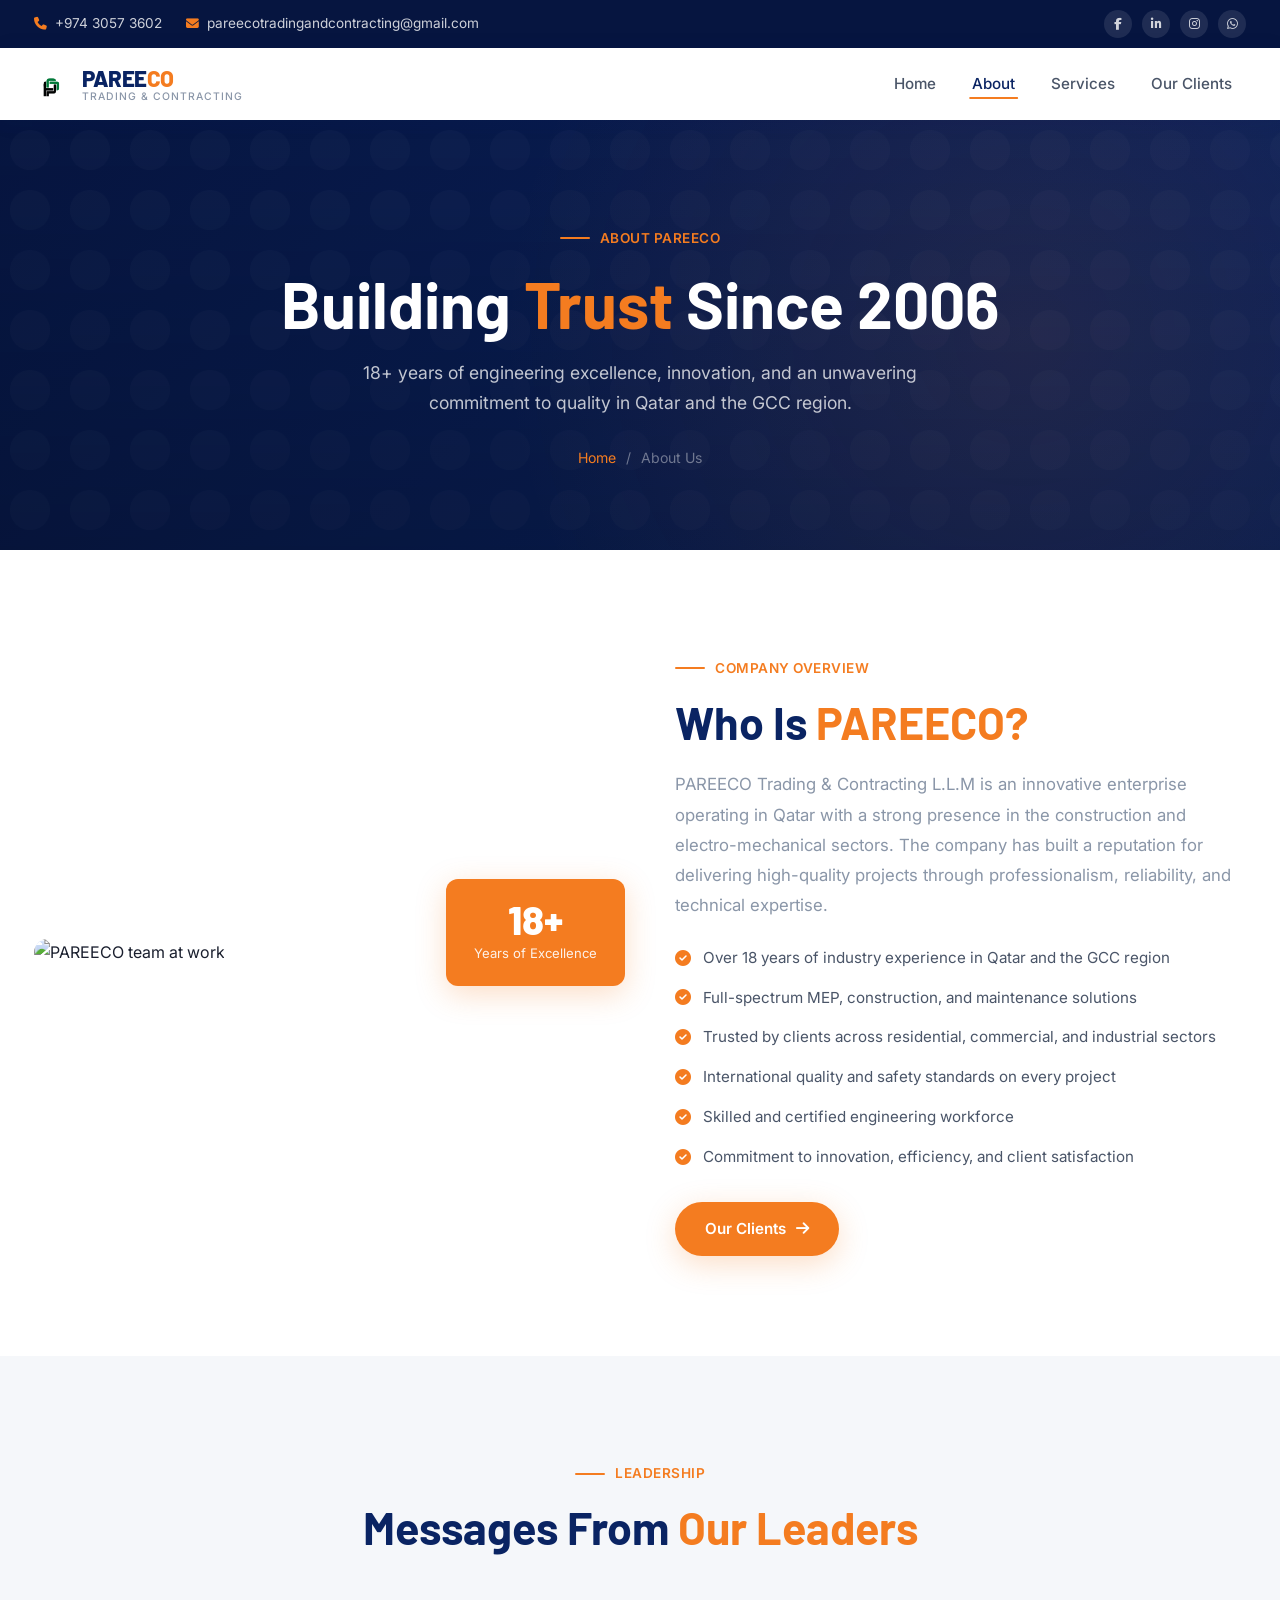
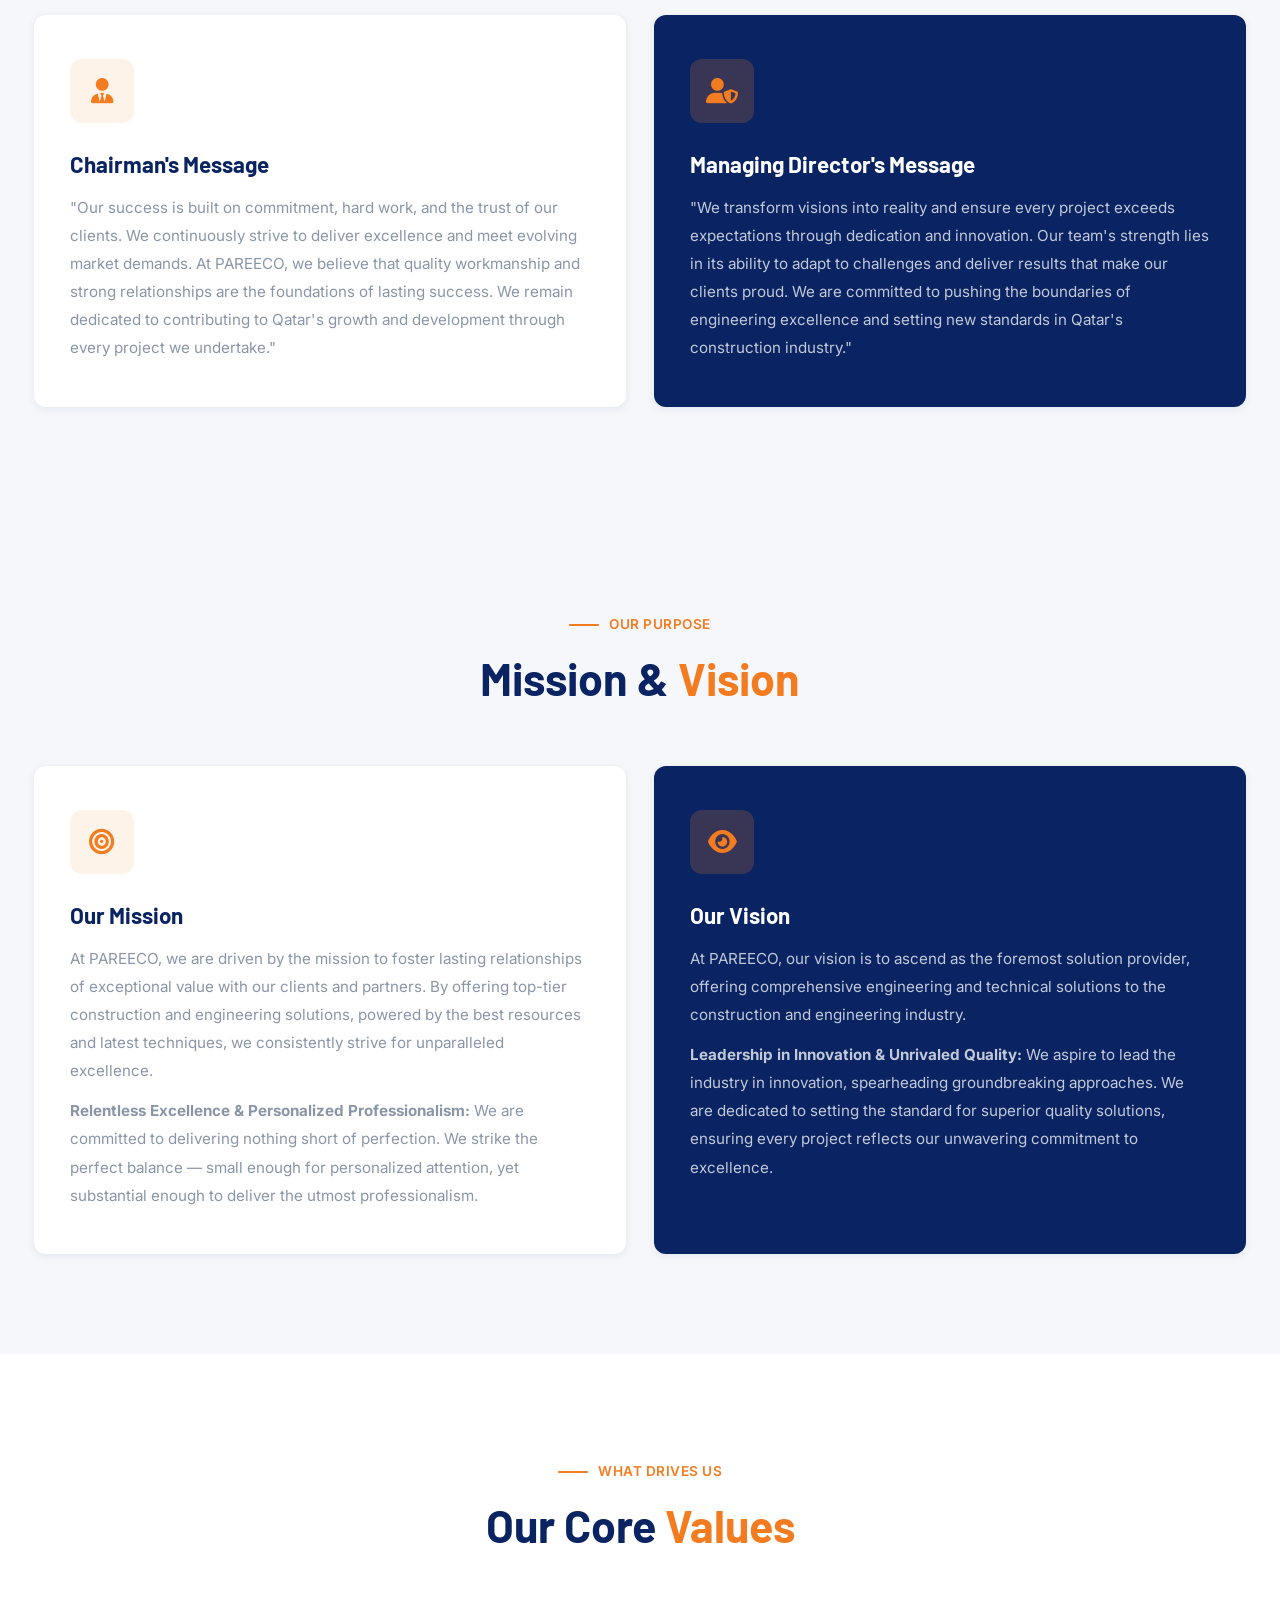
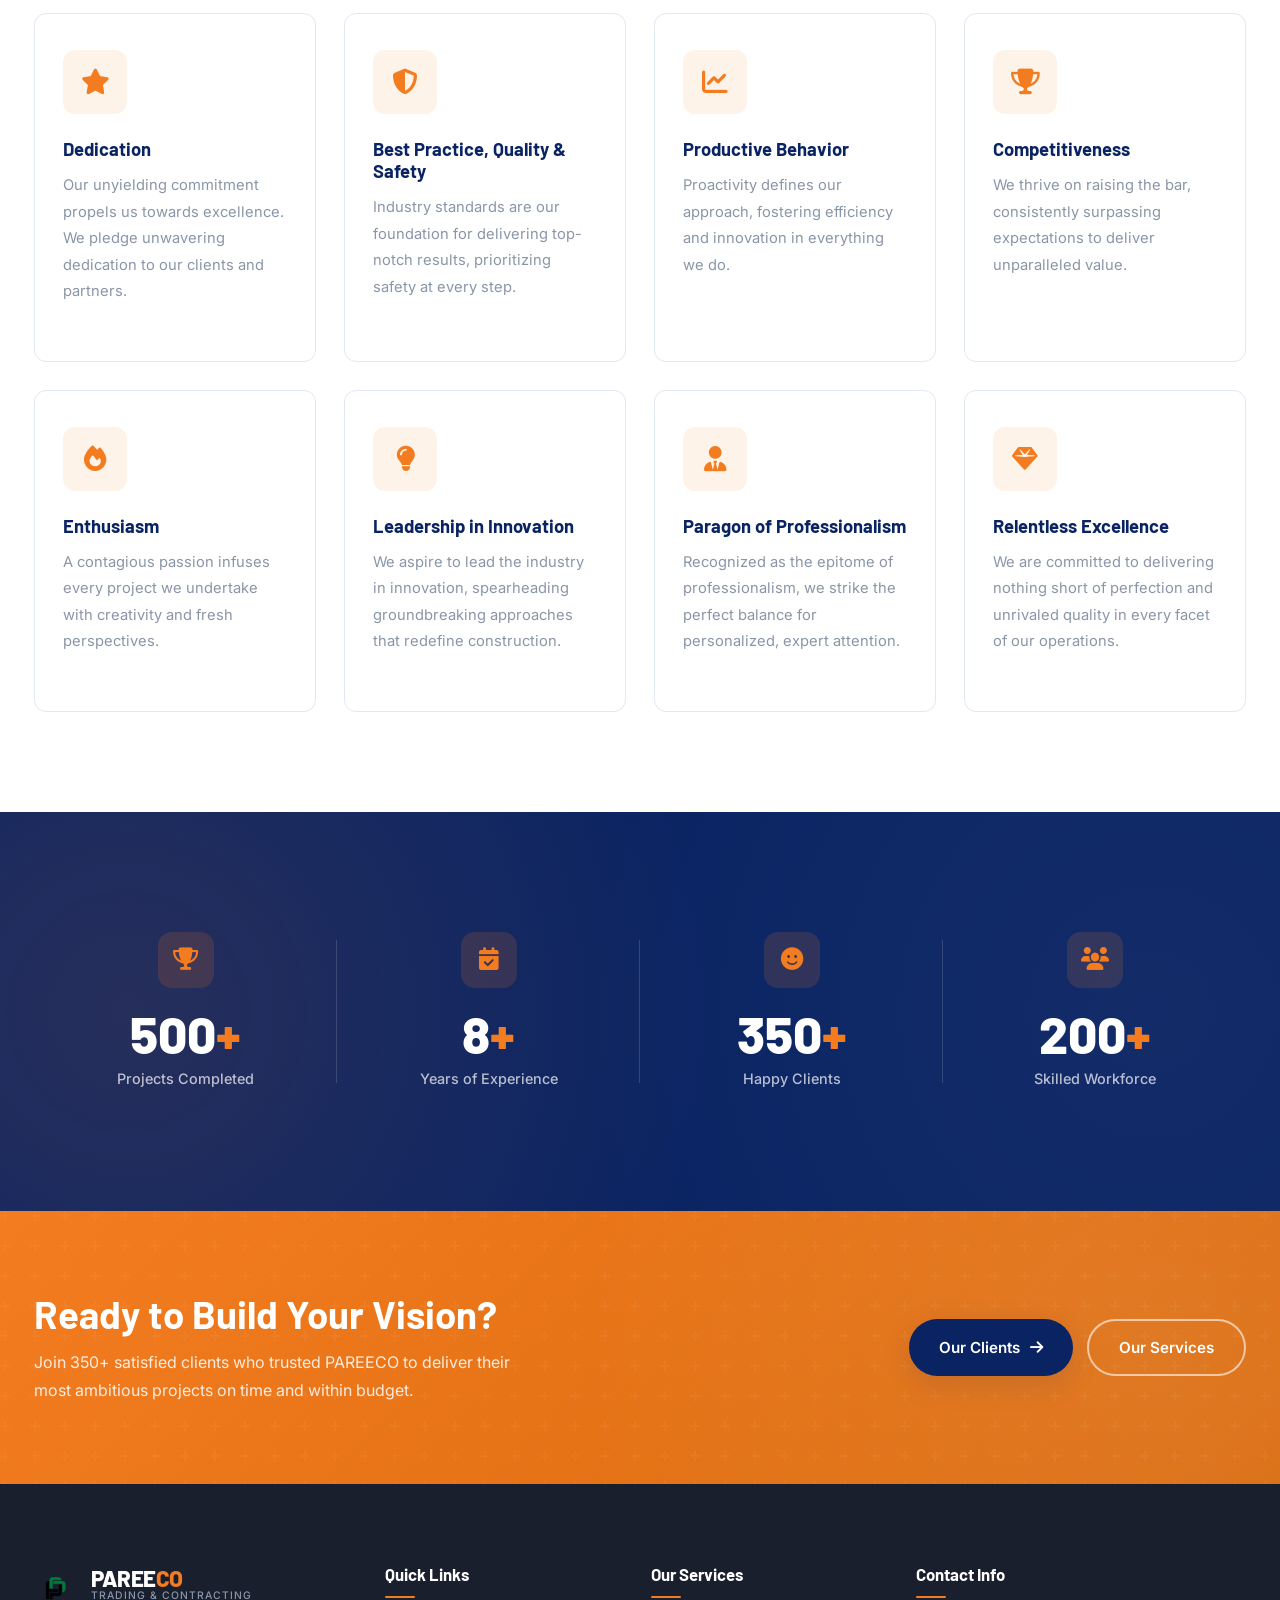
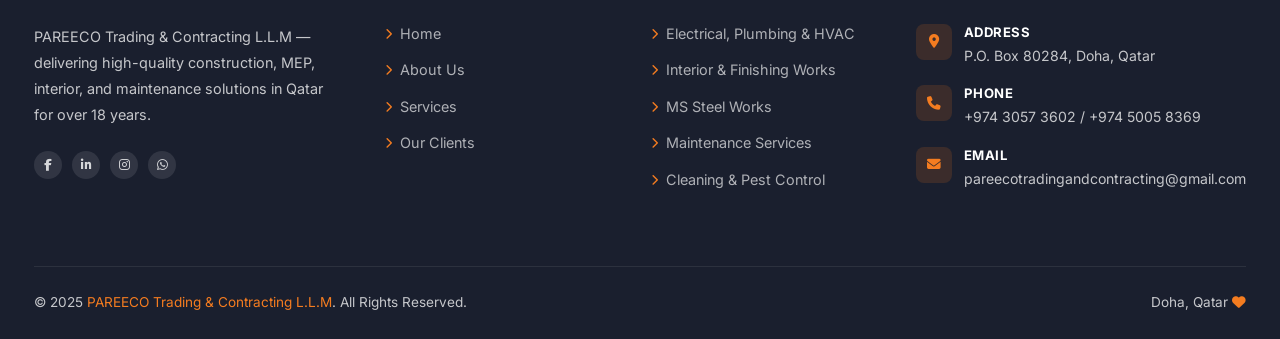
==== commit f2c10a0a: "Amost done" ====
--- a/about.html
+++ b/about.html
@@ -26,7 +26,7 @@
 <nav class="navbar" id="navbar">
   <div class="container">
     <a href="index.html" class="logo">
-      <div class="logo-icon"><i class="fas fa-hard-hat"></i></div>
+      <div class="logo-icon"><img src="logo-removebg-preview.png" alt="" style="height:32px;width:auto;" /></div>
       <div class="logo-text">
         <span class="brand">PAREE<span>CO</span></span>
         <span class="tagline">Trading & Contracting</span>
@@ -36,17 +36,14 @@
       <li><a href="index.html">Home</a></li>
       <li><a href="about.html" class="active">About</a></li>
       <li><a href="services.html">Services</a></li>
-      <li><a href="projects.html">Projects</a></li>
-      <li><a href="contact.html">Contact Us</a></li>
+      <li><a href="clients.html">Our Clients</a></li>
     </ul>
-    <a href="contact.html" class="btn btn-primary">Get A Quote <i class="fas fa-arrow-right"></i></a>
     <button class="hamburger" id="hamburger"><span></span><span></span><span></span></button>
   </div>
 </nav>
 <div class="mobile-nav" id="mobileNav">
   <button class="mobile-nav-close" id="mobileNavClose"><i class="fas fa-times"></i></button>
-  <a href="index.html">Home</a><a href="about.html">About</a><a href="services.html">Services</a><a href="projects.html">Projects</a><a href="contact.html">Contact</a>
-  <a href="contact.html" class="btn btn-primary">Get A Quote</a>
+  <a href="index.html">Home</a><a href="about.html">About</a><a href="services.html">Services</a><a href="clients.html">Our Clients</a>
 </div>
 
 <section class="page-hero">
@@ -54,7 +51,7 @@
     <div class="page-hero-content">
       <div class="section-tag" style="justify-content:center;">About PAREECO</div>
       <h1>Building <span>Trust</span> Since 2006</h1>
-      <p>18+ years of engineering excellence, innovation, and an unwavering commitment to quality in Qatar and the GCC region.</p>
+      <p><span class="dynamic-yoe">18+</span> years of engineering excellence, innovation, and an unwavering commitment to quality in Qatar and the GCC region.</p>
       <nav class="breadcrumb"><a href="index.html">Home</a><span>/</span><span>About Us</span></nav>
     </div>
   </div>
@@ -66,7 +63,7 @@
     <div class="about-overview-img reveal-left">
       <img src="https://images.unsplash.com/photo-1541888946425-d81bb19240f5?w=700&auto=format&fit=crop" alt="PAREECO team at work" loading="lazy" />
       <div class="about-img-badge">
-        <span class="num">18+</span>
+        <span class="num stat-val-years" data-target="18">18<span>+</span></span>
         <span class="lbl">Years of Excellence</span>
       </div>
     </div>
@@ -82,7 +79,7 @@
         <li><i class="fas fa-check-circle"></i> Skilled and certified engineering workforce</li>
         <li><i class="fas fa-check-circle"></i> Commitment to innovation, efficiency, and client satisfaction</li>
       </ul>
-      <a href="contact.html" class="btn btn-primary">Work With Us <i class="fas fa-arrow-right"></i></a>
+      <a href="clients.html" class="btn btn-primary">Our Clients <i class="fas fa-arrow-right"></i></a>
     </div>
   </div>
 </section>
@@ -120,12 +117,14 @@
       <div class="mv-card reveal-left">
         <div class="mv-card-icon"><i class="fas fa-bullseye"></i></div>
         <h3>Our Mission</h3>
-        <p>To build strong client relationships, deliver top-tier engineering solutions, and maintain excellence and innovation across every project we undertake. We are committed to providing comprehensive services that meet the highest standards of quality, safety, and efficiency — creating lasting value for our clients and communities in Qatar.</p>
+        <p>At PAREECO, we are driven by the mission to foster lasting relationships of exceptional value with our clients and partners. By offering top-tier construction and engineering solutions, powered by the best resources and latest techniques, we consistently strive for unparalleled excellence.</p>
+        <p style="margin-top:12px;"><strong>Relentless Excellence & Personalized Professionalism:</strong> We are committed to delivering nothing short of perfection. We strike the perfect balance — small enough for personalized attention, yet substantial enough to deliver the utmost professionalism.</p>
       </div>
       <div class="mv-card accent reveal-right">
         <div class="mv-card-icon"><i class="fas fa-eye"></i></div>
         <h3>Our Vision</h3>
-        <p>To become a leading engineering and construction solution provider in the region — leading through innovation and professionalism, and delivering unmatched quality. We envision a future where PAREECO is synonymous with trusted engineering excellence and a first-choice partner for construction and electro-mechanical projects across the GCC.</p>
+        <p>At PAREECO, our vision is to ascend as the foremost solution provider, offering comprehensive engineering and technical solutions to the construction and engineering industry.</p>
+        <p style="margin-top:12px;"><strong>Leadership in Innovation & Unrivaled Quality:</strong> We aspire to lead the industry in innovation, spearheading groundbreaking approaches. We are dedicated to setting the standard for superior quality solutions, ensuring every project reflects our unwavering commitment to excellence.</p>
       </div>
     </div>
   </div>
@@ -138,13 +137,15 @@
       <div class="section-tag" style="justify-content:center;">What Drives Us</div>
       <h2 class="section-title" style="margin:0 auto;">Our Core <span>Values</span></h2>
     </div>
-    <div style="display:grid;grid-template-columns:repeat(3,1fr);gap:28px;" class="reveal">
-      <div class="service-card"><div class="service-card-icon"><i class="fas fa-handshake"></i></div><h3>Dedication & Commitment</h3><p>Every project receives full focus and unwavering dedication, ensuring on-time delivery and complete client satisfaction.</p></div>
-      <div class="service-card"><div class="service-card-icon"><i class="fas fa-shield-alt"></i></div><h3>Quality & Safety</h3><p>We uphold the highest quality and safety standards across every phase, from design to construction to handover.</p></div>
-      <div class="service-card"><div class="service-card-icon"><i class="fas fa-lightbulb"></i></div><h3>Innovation & Efficiency</h3><p>Embracing modern technology and efficient processes to deliver smarter, more cost-effective engineering solutions.</p></div>
-      <div class="service-card"><div class="service-card-icon"><i class="fas fa-user-tie"></i></div><h3>Professionalism</h3><p>Conducting all operations with the highest level of professionalism, integrity, and transparent communication.</p></div>
-      <div class="service-card"><div class="service-card-icon"><i class="fas fa-heart"></i></div><h3>Customer-Centric Approach</h3><p>Our clients are at the centre of everything we do — their vision guides our work, and their satisfaction measures our success.</p></div>
-      <div class="service-card"><div class="service-card-icon"><i class="fas fa-users"></i></div><h3>Teamwork</h3><p>Collaborative culture where every team member contributes expertise toward delivering outstanding project outcomes.</p></div>
+    <div style="display:grid;grid-template-columns:repeat(auto-fit, minmax(260px, 1fr));gap:28px;" class="reveal">
+      <div class="service-card"><div class="service-card-icon"><i class="fas fa-star"></i></div><h3>Dedication</h3><p>Our unyielding commitment propels us towards excellence. We pledge unwavering dedication to our clients and partners.</p></div>
+      <div class="service-card"><div class="service-card-icon"><i class="fas fa-shield-alt"></i></div><h3>Best Practice, Quality & Safety</h3><p>Industry standards are our foundation for delivering top-notch results, prioritizing safety at every step.</p></div>
+      <div class="service-card"><div class="service-card-icon"><i class="fas fa-chart-line"></i></div><h3>Productive Behavior</h3><p>Proactivity defines our approach, fostering efficiency and innovation in everything we do.</p></div>
+      <div class="service-card"><div class="service-card-icon"><i class="fas fa-trophy"></i></div><h3>Competitiveness</h3><p>We thrive on raising the bar, consistently surpassing expectations to deliver unparalleled value.</p></div>
+      <div class="service-card"><div class="service-card-icon"><i class="fas fa-fire"></i></div><h3>Enthusiasm</h3><p>A contagious passion infuses every project we undertake with creativity and fresh perspectives.</p></div>
+      <div class="service-card"><div class="service-card-icon"><i class="fas fa-lightbulb"></i></div><h3>Leadership in Innovation</h3><p>We aspire to lead the industry in innovation, spearheading groundbreaking approaches that redefine construction.</p></div>
+      <div class="service-card"><div class="service-card-icon"><i class="fas fa-user-tie"></i></div><h3>Paragon of Professionalism</h3><p>Recognized as the epitome of professionalism, we strike the perfect balance for personalized, expert attention.</p></div>
+      <div class="service-card"><div class="service-card-icon"><i class="fas fa-gem"></i></div><h3>Relentless Excellence</h3><p>We are committed to delivering nothing short of perfection and unrivaled quality in every facet of our operations.</p></div>
     </div>
   </div>
 </section>
@@ -153,81 +154,14 @@
 <section class="stats-section">
   <div class="container">
     <div class="stats-grid">
-      <div class="stat-item reveal"><div class="stat-icon"><i class="fas fa-trophy"></i></div><span class="stat-number" data-target="500">0<span>+</span></span><div class="stat-label">Projects Completed</div></div>
-      <div class="stat-item reveal" style="transition-delay:0.1s"><div class="stat-icon"><i class="fas fa-calendar-check"></i></div><span class="stat-number" data-target="18">0<span>+</span></span><div class="stat-label">Years of Experience</div></div>
-      <div class="stat-item reveal" style="transition-delay:0.2s"><div class="stat-icon"><i class="fas fa-smile"></i></div><span class="stat-number" data-target="350">0<span>+</span></span><div class="stat-label">Happy Clients</div></div>
-      <div class="stat-item reveal" style="transition-delay:0.3s"><div class="stat-icon"><i class="fas fa-users"></i></div><span class="stat-number" data-target="200">0<span>+</span></span><div class="stat-label">Skilled Workforce</div></div>
-    </div>
-  </div>
-</section>
-
-<!-- Organisation Structure -->
-<section class="team-section">
-  <div class="container">
-    <div class="reveal" style="text-align:center;margin-bottom:20px;">
-      <div class="section-tag" style="justify-content:center;">Our Team</div>
-      <h2 class="section-title" style="margin:0 auto;">Organisation <span>Structure</span></h2>
-      <p class="section-subtitle" style="text-align:center;margin:16px auto 0;">A well-structured team ensuring excellence across every department and project.</p>
-    </div>
-
-    <!-- Org Chart -->
-    <div style="margin-top:60px;" class="reveal">
-      <!-- Top Level -->
-      <div style="display:flex;justify-content:center;margin-bottom:16px;">
-        <div style="background:var(--primary);color:white;padding:18px 36px;border-radius:var(--radius-md);text-align:center;box-shadow:var(--shadow-md);min-width:220px;">
-          <i class="fas fa-crown" style="font-size:1.2rem;color:var(--accent);display:block;margin-bottom:8px;"></i>
-          <strong style="font-size:1rem;">Managing Director</strong>
-        </div>
-      </div>
-      <div style="display:flex;justify-content:center;margin-bottom:28px;">
-        <div style="width:2px;height:30px;background:var(--accent);"></div>
-      </div>
-      <div style="display:flex;justify-content:center;margin-bottom:16px;">
-        <div style="background:var(--primary-light);color:white;padding:16px 32px;border-radius:var(--radius-md);text-align:center;box-shadow:var(--shadow-md);min-width:200px;">
-          <i class="fas fa-user-tie" style="font-size:1rem;color:var(--accent);display:block;margin-bottom:8px;"></i>
-          <strong style="font-size:0.95rem;">General Manager</strong>
-        </div>
-      </div>
-      <div style="display:flex;justify-content:center;margin-bottom:28px;">
-        <div style="width:2px;height:30px;background:var(--accent);"></div>
-      </div>
-
-      <!-- Divisions Grid -->
-      <div style="display:grid;grid-template-columns:repeat(auto-fit,minmax(180px,1fr));gap:16px;margin-top:10px;">
-        <div style="background:var(--light-gray);padding:24px 18px;border-radius:var(--radius-md);text-align:center;border-top:3px solid var(--accent);box-shadow:var(--shadow-sm);">
-          <i class="fas fa-drafting-compass" style="color:var(--accent);font-size:1.4rem;margin-bottom:10px;display:block;"></i>
-          <strong style="font-size:0.9rem;color:var(--primary);display:block;margin-bottom:6px;">Engineering Division</strong>
-          <span style="font-size:0.78rem;color:var(--gray);line-height:1.6;display:block;">Engineers (Electrical &amp; Plumbing)<br>Foremen<br>Technicians</span>
-        </div>
-        <div style="background:var(--light-gray);padding:24px 18px;border-radius:var(--radius-md);text-align:center;border-top:3px solid var(--accent);box-shadow:var(--shadow-sm);">
-          <i class="fas fa-cogs" style="color:var(--accent);font-size:1.4rem;margin-bottom:10px;display:block;"></i>
-          <strong style="font-size:0.9rem;color:var(--primary);display:block;margin-bottom:6px;">MEP Manager</strong>
-          <span style="font-size:0.78rem;color:var(--gray);line-height:1.6;display:block;">Electricians<br>Plumbers<br>HVAC Technicians</span>
-        </div>
-        <div style="background:var(--light-gray);padding:24px 18px;border-radius:var(--radius-md);text-align:center;border-top:3px solid var(--accent);box-shadow:var(--shadow-sm);">
-          <i class="fas fa-user-cog" style="color:var(--accent);font-size:1.4rem;margin-bottom:10px;display:block;"></i>
-          <strong style="font-size:0.9rem;color:var(--primary);display:block;margin-bottom:6px;">Admin Division</strong>
-          <span style="font-size:0.78rem;color:var(--gray);line-height:1.6;display:block;">Administration<br>Office Management</span>
-        </div>
-        <div style="background:var(--light-gray);padding:24px 18px;border-radius:var(--radius-md);text-align:center;border-top:3px solid var(--accent);box-shadow:var(--shadow-sm);">
-          <i class="fas fa-users-cog" style="color:var(--accent);font-size:1.4rem;margin-bottom:10px;display:block;"></i>
-          <strong style="font-size:0.9rem;color:var(--primary);display:block;margin-bottom:6px;">HR Division</strong>
-          <span style="font-size:0.78rem;color:var(--gray);line-height:1.6;display:block;">Recruitment<br>Workforce Management</span>
-        </div>
-        <div style="background:var(--light-gray);padding:24px 18px;border-radius:var(--radius-md);text-align:center;border-top:3px solid var(--accent);box-shadow:var(--shadow-sm);">
-          <i class="fas fa-shopping-cart" style="color:var(--accent);font-size:1.4rem;margin-bottom:10px;display:block;"></i>
-          <strong style="font-size:0.9rem;color:var(--primary);display:block;margin-bottom:6px;">Purchase Division</strong>
-          <span style="font-size:0.78rem;color:var(--gray);line-height:1.6;display:block;">Procurement<br>Vendor Management</span>
-        </div>
-        <div style="background:var(--light-gray);padding:24px 18px;border-radius:var(--radius-md);text-align:center;border-top:3px solid var(--accent);box-shadow:var(--shadow-sm);">
-          <i class="fas fa-calculator" style="color:var(--accent);font-size:1.4rem;margin-bottom:10px;display:block;"></i>
-          <strong style="font-size:0.9rem;color:var(--primary);display:block;margin-bottom:6px;">Accounts Division</strong>
-          <span style="font-size:0.78rem;color:var(--gray);line-height:1.6;display:block;">Finance<br>Billing & Invoicing</span>
-        </div>
-      </div>
-    </div>
-  </div>
-</section>
+      <div class="stat-item reveal"><div class="stat-icon"><i class="fas fa-trophy"></i></div><span class="stat-number stat-val-projects" data-target="500">0<span>+</span></span><div class="stat-label">Projects Completed</div></div>
+      <div class="stat-item reveal" style="transition-delay:0.1s"><div class="stat-icon"><i class="fas fa-calendar-check"></i></div><span class="stat-number stat-val-years" data-target="18">0<span>+</span></span><div class="stat-label">Years of Experience</div></div>
+      <div class="stat-item reveal" style="transition-delay:0.2s"><div class="stat-icon"><i class="fas fa-smile"></i></div><span class="stat-number stat-val-clients" data-target="350">0<span>+</span></span><div class="stat-label">Happy Clients</div></div>
+      <div class="stat-item reveal" style="transition-delay:0.3s"><div class="stat-icon"><i class="fas fa-users"></i></div><span class="stat-number stat-val-workforce" data-target="200">0<span>+</span></span><div class="stat-label">Skilled Workforce</div></div>
+    </div>
+  </div>
+</section>
+
 
 <!-- CTA -->
 <section class="cta-section">
@@ -237,8 +171,8 @@
       <p>Join 350+ satisfied clients who trusted PAREECO to deliver their most ambitious projects on time and within budget.</p>
     </div>
     <div class="cta-buttons reveal-right">
-      <a href="contact.html" class="btn btn-dark">Start a Project <i class="fas fa-arrow-right"></i></a>
-      <a href="projects.html" class="btn btn-outline">View Our Work</a>
+      <a href="clients.html" class="btn btn-dark">Our Clients <i class="fas fa-arrow-right"></i></a>
+      <a href="services.html" class="btn btn-outline">Our Services</a>
     </div>
   </div>
 </section>
@@ -248,8 +182,11 @@
     <div class="footer-grid">
       <div class="footer-about footer-col">
         <a href="index.html" class="logo" style="margin-bottom:20px;display:inline-flex;">
-          <div class="logo-icon"><i class="fas fa-hard-hat"></i></div>
-          <div class="logo-text"><span class="brand" style="color:white;">PAREE<span>CO</span></span><span class="tagline">Trading & Contracting</span></div>
+          <div class="logo-icon"><img src="logo-removebg-preview.png" alt="" style="height:40px;width:auto;" /></div>
+          <div class="logo-text">
+            <span class="brand" style="color:white;">PAREE<span>CO</span></span>
+            <span class="tagline">Trading & Contracting</span>
+          </div>
         </a>
         <p>PAREECO Trading & Contracting L.L.M — delivering high-quality construction, MEP, interior, and maintenance solutions in Qatar for over 18 years.</p>
         <div class="footer-social">
@@ -265,8 +202,7 @@
           <li><a href="index.html"><i class="fas fa-chevron-right"></i> Home</a></li>
           <li><a href="about.html"><i class="fas fa-chevron-right"></i> About Us</a></li>
           <li><a href="services.html"><i class="fas fa-chevron-right"></i> Services</a></li>
-          <li><a href="projects.html"><i class="fas fa-chevron-right"></i> Projects</a></li>
-          <li><a href="contact.html"><i class="fas fa-chevron-right"></i> Contact</a></li>
+          <li><a href="clients.html"><i class="fas fa-chevron-right"></i> Our Clients</a></li>
         </ul>
       </div>
       <div class="footer-col">
@@ -292,6 +228,7 @@
     </div>
   </div>
 </footer>
+<script type="module" src="js/firebase-app.js"></script>
 <script src="js/main.js"></script>
 </body>
 </html>
--- a/css/styles.css
+++ b/css/styles.css
@@ -279,23 +279,13 @@
 }
 
 .logo-icon {
-  width: 44px;
-  height: 44px;
-  background: var(--primary);
-  border-radius: 10px;
   display: flex;
   align-items: center;
   justify-content: center;
-  position: relative;
-  overflow: hidden;
 }
 
 .logo-icon::after {
-  content: '';
-  position: absolute;
-  bottom: 0; left: 0; right: 0;
-  height: 40%;
-  background: var(--accent);
+  display: none;
 }
 
 .logo-icon i {
@@ -391,12 +381,11 @@
 .hamburger.active span:nth-child(2) { opacity: 0; transform: translateX(-10px); }
 .hamburger.active span:nth-child(3) { transform: translateY(-7px) rotate(-45deg); }
 
-/* ===== HERO ===== */
 .hero {
   background: linear-gradient(135deg, var(--primary-dark) 0%, var(--primary) 50%, var(--primary-light) 100%);
-  min-height: 90vh;
-  display: flex;
-  align-items: center;
+  min-height: 75vh;
+  display: flex;
+  align-items: flex-start;
   position: relative;
   overflow: hidden;
 }
@@ -423,10 +412,10 @@
   display: grid;
   grid-template-columns: 1fr 1fr;
   gap: 60px;
-  align-items: center;
+  align-items: flex-start;
   position: relative;
   z-index: 1;
-  padding-top: 60px;
+  padding-top: 40px;
   padding-bottom: 60px;
 }
 
@@ -445,7 +434,7 @@
   font-weight: 600;
   letter-spacing: 0.5px;
   text-transform: uppercase;
-  margin-bottom: 28px;
+  margin-bottom: 20px;
   animation: fadeInDown 0.6s ease forwards;
 }
 
@@ -453,10 +442,10 @@
 
 .hero h1 {
   font-family: var(--font-heading);
-  font-size: clamp(2.8rem, 5vw, 4.2rem);
+  font-size: clamp(2.4rem, 4.5vw, 3.8rem);
   color: var(--white);
   line-height: 1.1;
-  margin-bottom: 24px;
+  margin-bottom: 18px;
   animation: fadeInUp 0.7s ease 0.1s both;
 }
 
@@ -469,7 +458,7 @@
   display: flex;
   flex-wrap: wrap;
   gap: 10px;
-  margin-bottom: 28px;
+  margin-bottom: 20px;
   animation: fadeInUp 0.7s ease 0.2s both;
 }
 
@@ -484,8 +473,8 @@
 
 .hero-desc {
   color: rgba(255,255,255,0.75);
-  font-size: 1.05rem;
-  margin-bottom: 36px;
+  font-size: 1rem;
+  margin-bottom: 28px;
   max-width: 480px;
   animation: fadeInUp 0.7s ease 0.3s both;
 }
@@ -508,6 +497,7 @@
   border-radius: var(--radius-lg);
   overflow: hidden;
   box-shadow: var(--shadow-lg);
+  margin-top: 0;
 }
 
 .hero-img-wrapper img {
@@ -519,33 +509,38 @@
 
 .hero-stats-card {
   position: absolute;
-  right: -30px;
-  top: 50%;
-  transform: translateY(-50%);
+  right: -24px;
+  bottom: 30px;
+  top: auto;
+  transform: none;
   background: var(--accent);
   color: white;
-  padding: 28px 24px;
+  padding: 24px 28px;
   border-radius: var(--radius-md);
   box-shadow: var(--shadow-accent);
   min-width: 160px;
+  z-index: 2;
+  text-align: center;
 }
 
 .hero-stat {
-  padding: 12px 0;
+  padding: 10px 0;
 }
 
 .hero-stat:not(:last-child) {
   border-bottom: 1px solid rgba(255,255,255,0.2);
-  margin-bottom: 12px;
+  margin-bottom: 8px;
 }
 
 .hero-stat .number {
   font-family: var(--font-heading);
-  font-size: 2rem;
+  font-size: 1.6rem;
   font-weight: 800;
   line-height: 1;
   display: block;
 }
+
+
 
 .hero-stat .label {
   font-size: 0.8rem;
@@ -1949,3 +1944,118 @@
   .stat-item:not(:last-child)::after { display: none; }
   .hero h1 { font-size: 2.2rem; }
 }
+
+/* ═══════════════════════════════════════════════════════
+   CLIENTS SECTION
+   ═══════════════════════════════════════════════════════ */
+.clients-section {
+  padding: 100px 0;
+  background: var(--light-gray);
+}
+
+.clients-grid {
+  display: grid;
+  grid-template-columns: repeat(auto-fill, minmax(180px, 1fr));
+  gap: 24px;
+  align-items: center;
+}
+
+.client-card {
+  background: var(--white);
+  border-radius: var(--radius-md);
+  border: 1px solid var(--border);
+  padding: 28px 20px;
+  display: flex;
+  flex-direction: column;
+  align-items: center;
+  justify-content: center;
+  gap: 12px;
+  text-align: center;
+  transition: var(--transition);
+  box-shadow: var(--shadow-sm);
+  min-height: 130px;
+}
+
+.client-card:hover {
+  transform: translateY(-6px);
+  box-shadow: var(--shadow-md);
+  border-color: var(--accent);
+}
+
+.client-card img {
+  max-width: 120px;
+  max-height: 60px;
+  object-fit: contain;
+  filter: grayscale(1) opacity(0.7);
+  transition: var(--transition);
+}
+
+.client-card:hover img {
+  filter: grayscale(0) opacity(1);
+}
+
+.client-name {
+  font-size: 0.85rem;
+  font-weight: 600;
+  color: var(--dark-gray);
+  text-transform: uppercase;
+  letter-spacing: 0.5px;
+  line-height: 1.3;
+}
+
+/* ═══════════════════════════════════════════════════════
+   FIREBASE LOADING & EMPTY STATES
+   ═══════════════════════════════════════════════════════ */
+.firestore-loading {
+  grid-column: 1 / -1;
+  display: flex;
+  align-items: center;
+  justify-content: center;
+  gap: 12px;
+  padding: 60px 20px;
+  color: var(--gray);
+  font-size: 1rem;
+  font-weight: 500;
+}
+
+.firestore-loading i {
+  color: var(--accent);
+  font-size: 1.3rem;
+}
+
+.firestore-empty {
+  grid-column: 1 / -1;
+  display: flex;
+  flex-direction: column;
+  align-items: center;
+  justify-content: center;
+  gap: 14px;
+  padding: 70px 20px;
+  color: var(--gray);
+  text-align: center;
+}
+
+.firestore-empty i {
+  font-size: 2.5rem;
+  color: var(--border);
+}
+
+.firestore-empty p {
+  font-size: 0.95rem;
+  max-width: 340px;
+}
+
+/* Responsive – Clients */
+@media (max-width: 768px) {
+  .clients-grid {
+    grid-template-columns: repeat(auto-fill, minmax(140px, 1fr));
+    gap: 16px;
+  }
+}
+
+@media (max-width: 500px) {
+  .clients-grid {
+    grid-template-columns: repeat(2, 1fr);
+  }
+}
+
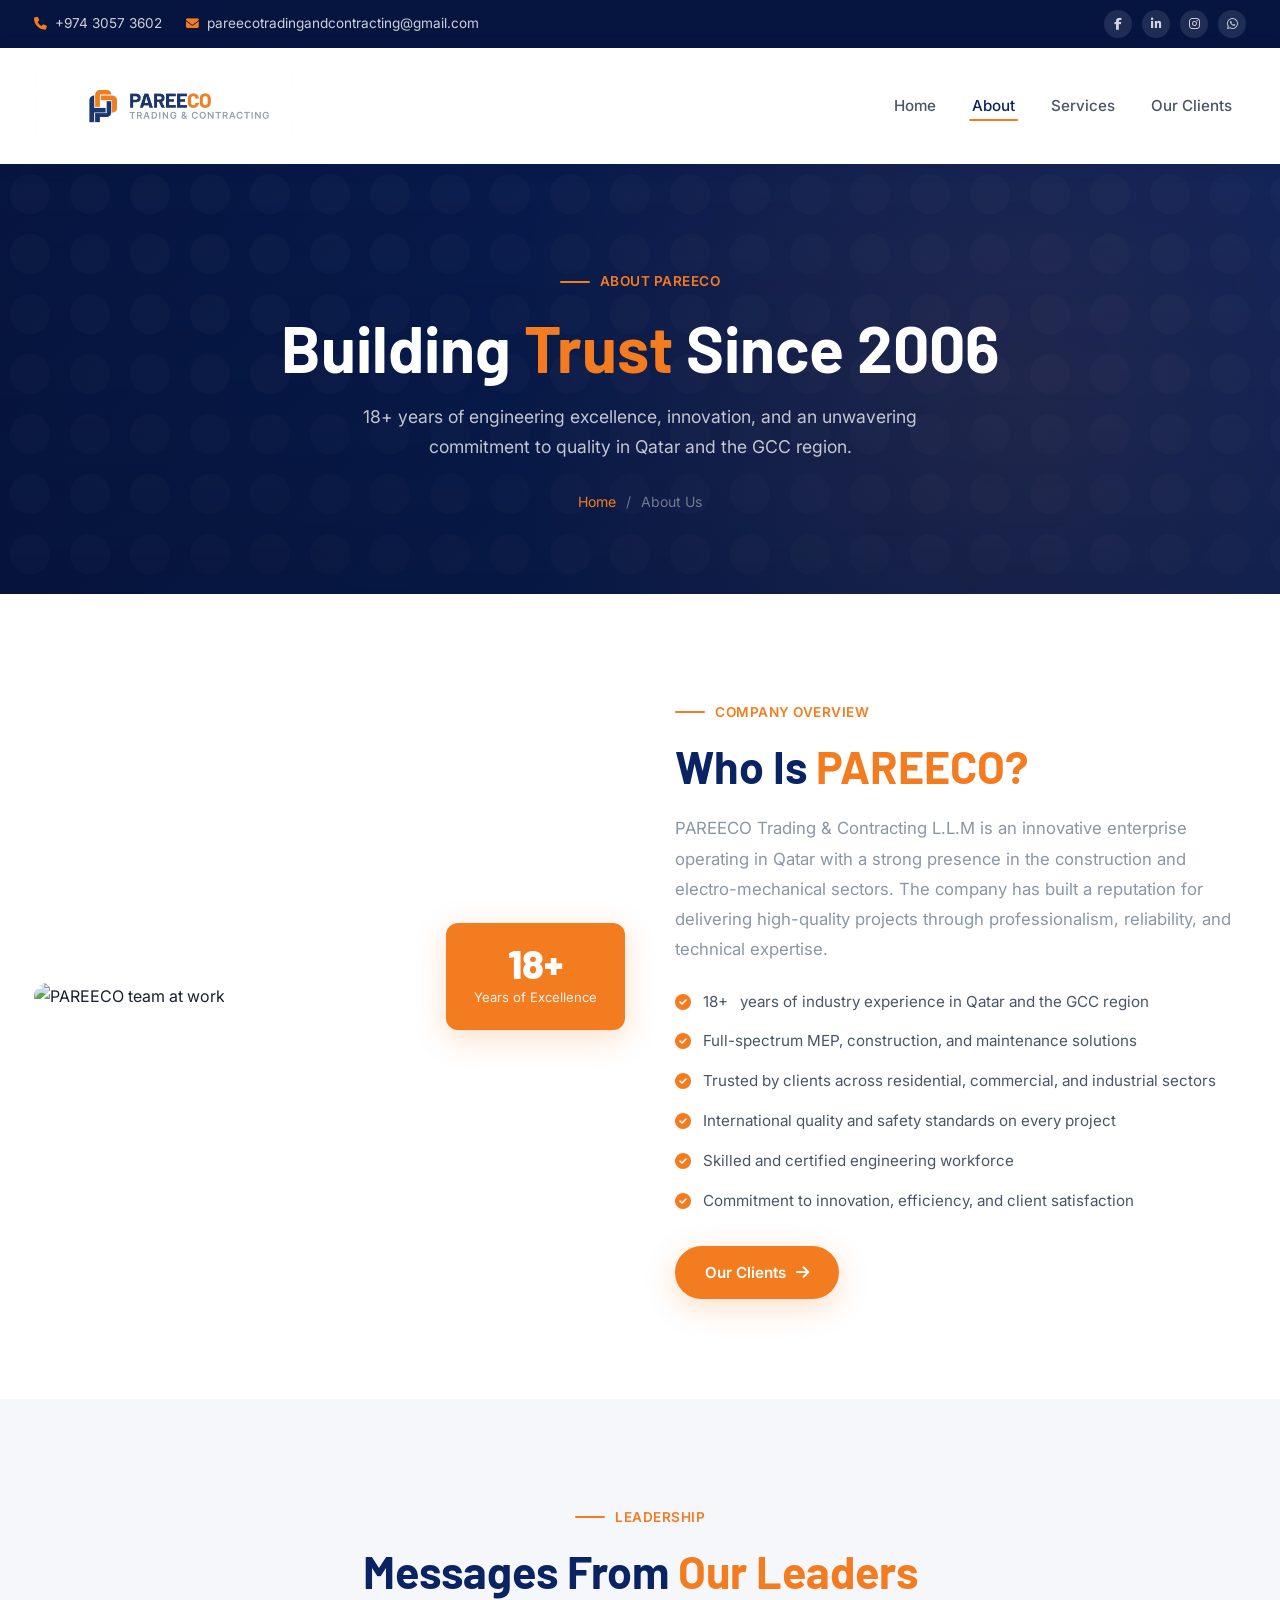
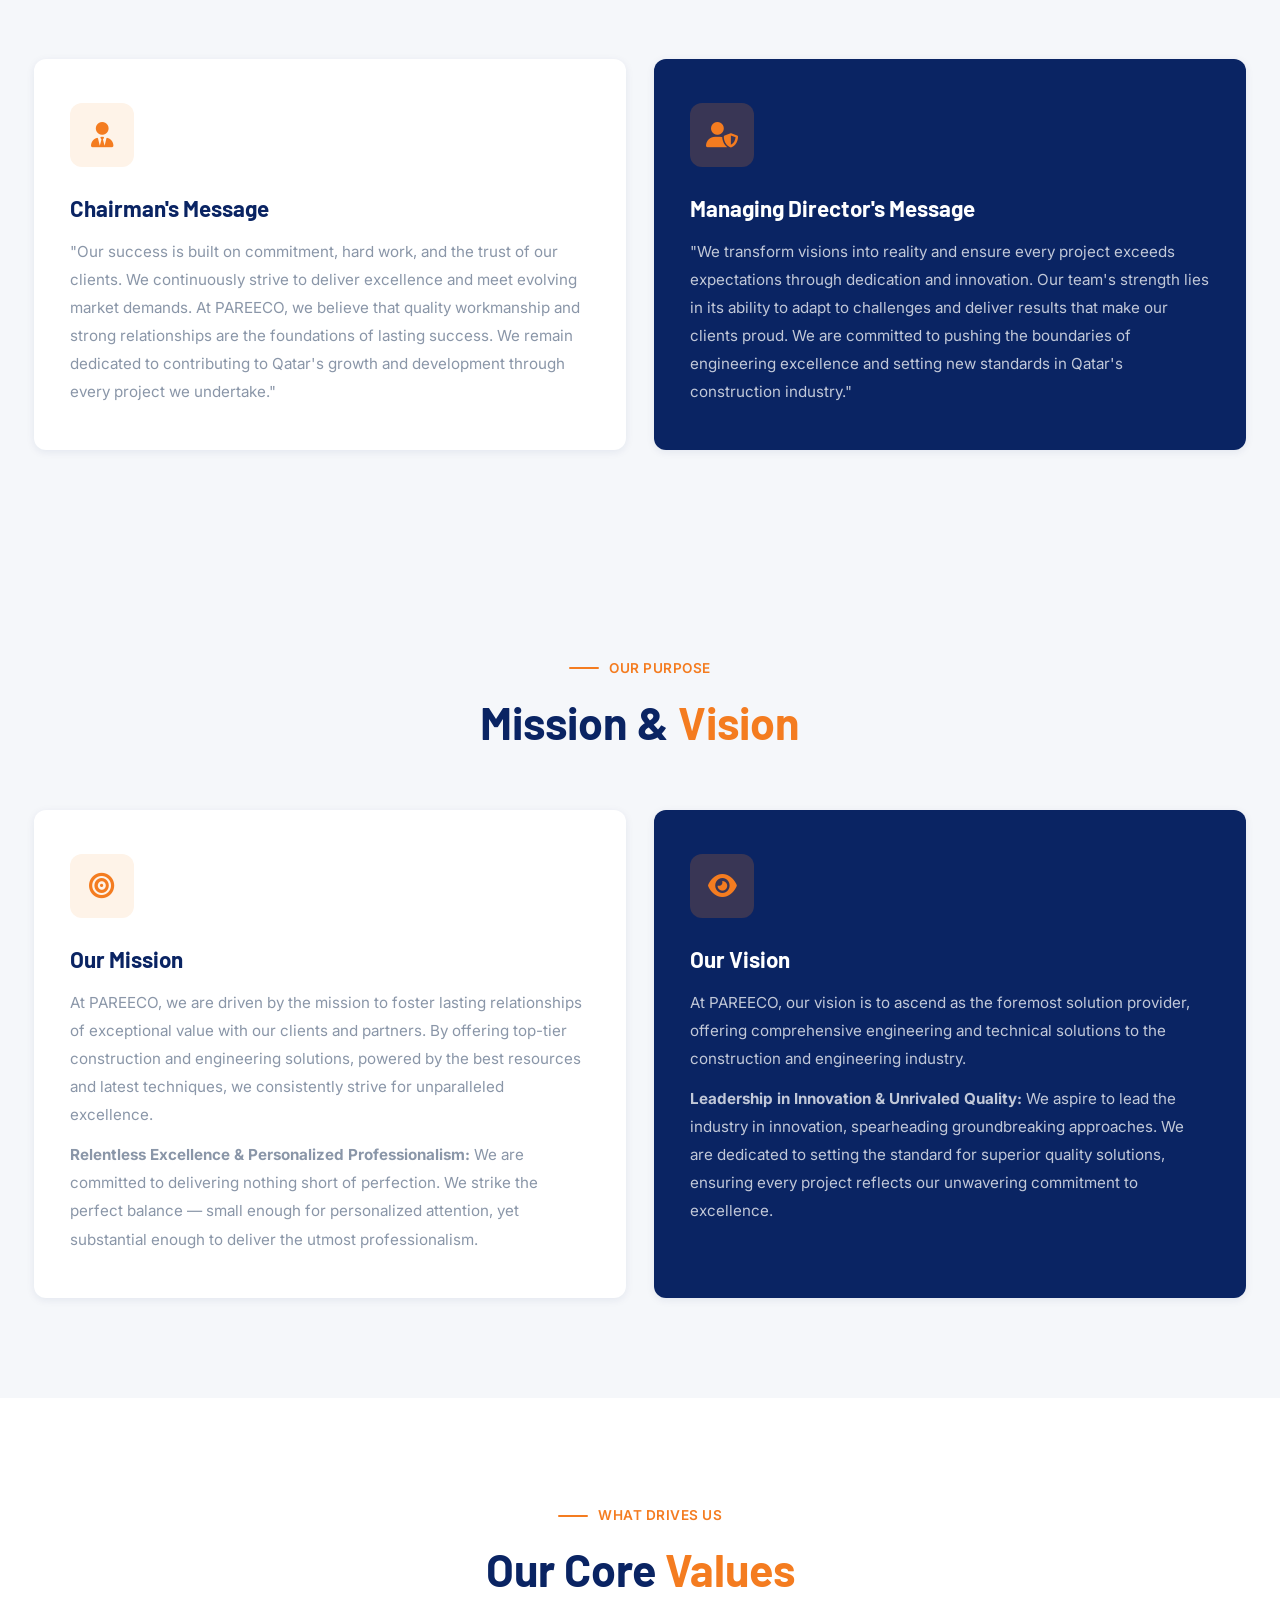
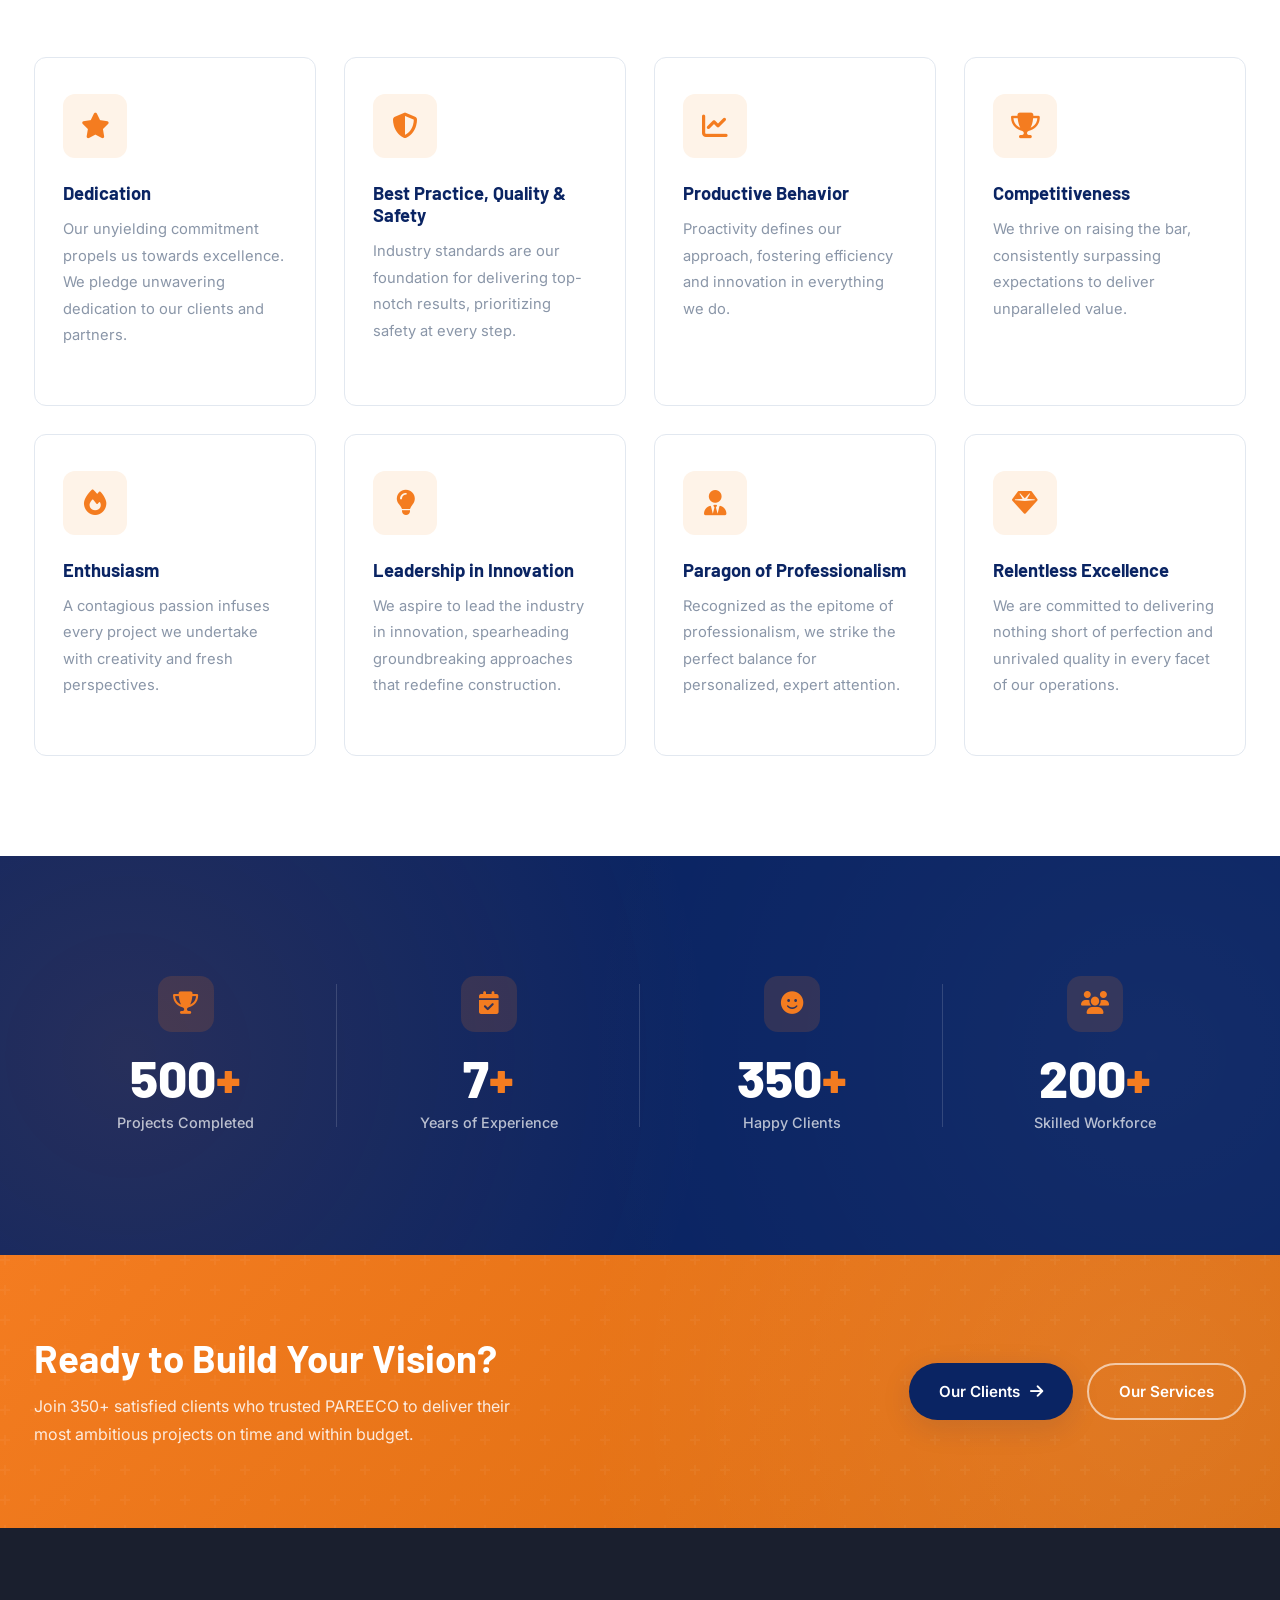
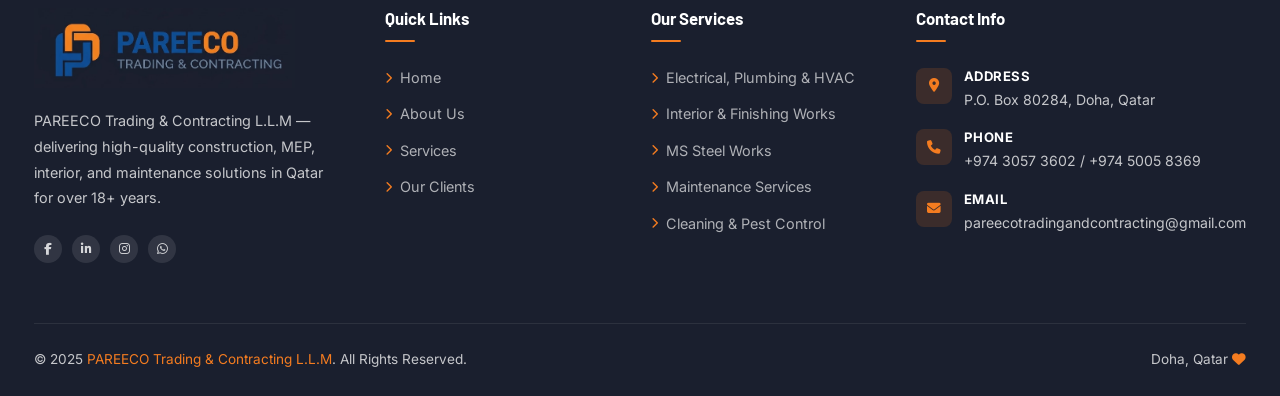
==== commit 14db7286: "Amost again done" ====
--- a/about.html
+++ b/about.html
@@ -26,11 +26,7 @@
 <nav class="navbar" id="navbar">
   <div class="container">
     <a href="index.html" class="logo">
-      <div class="logo-icon"><img src="logo-removebg-preview.png" alt="" style="height:32px;width:auto;" /></div>
-      <div class="logo-text">
-        <span class="brand">PAREE<span>CO</span></span>
-        <span class="tagline">Trading & Contracting</span>
-      </div>
+      <div class="logo-icon"><img src="logo and name.png" alt="PAREECO Trading and Contracting" style="height:80px;width:auto;" /></div>
     </a>
     <ul class="nav-links">
       <li><a href="index.html">Home</a></li>
@@ -72,7 +68,7 @@
       <h2 class="section-title">Who Is <span>PAREECO?</span></h2>
       <p class="section-subtitle">PAREECO Trading & Contracting L.L.M is an innovative enterprise operating in Qatar with a strong presence in the construction and electro-mechanical sectors. The company has built a reputation for delivering high-quality projects through professionalism, reliability, and technical expertise.</p>
       <ul class="about-list">
-        <li><i class="fas fa-check-circle"></i> Over 18 years of industry experience in Qatar and the GCC region</li>
+        <li><i class="fas fa-check-circle"></i> <span class="dynamic-yoe">18+</span> years of industry experience in Qatar and the GCC region</li>
         <li><i class="fas fa-check-circle"></i> Full-spectrum MEP, construction, and maintenance solutions</li>
         <li><i class="fas fa-check-circle"></i> Trusted by clients across residential, commercial, and industrial sectors</li>
         <li><i class="fas fa-check-circle"></i> International quality and safety standards on every project</li>
@@ -182,13 +178,9 @@
     <div class="footer-grid">
       <div class="footer-about footer-col">
         <a href="index.html" class="logo" style="margin-bottom:20px;display:inline-flex;">
-          <div class="logo-icon"><img src="logo-removebg-preview.png" alt="" style="height:40px;width:auto;" /></div>
-          <div class="logo-text">
-            <span class="brand" style="color:white;">PAREE<span>CO</span></span>
-            <span class="tagline">Trading & Contracting</span>
-          </div>
+          <div class="logo-icon"><img src="logo-f.png" alt="PAREECO Trading and Contracting" style="height:80px;width:auto;" /></div>
         </a>
-        <p>PAREECO Trading & Contracting L.L.M — delivering high-quality construction, MEP, interior, and maintenance solutions in Qatar for over 18 years.</p>
+        <p>PAREECO Trading & Contracting L.L.M — delivering high-quality construction, MEP, interior, and maintenance solutions in Qatar for over <span class="dynamic-yoe">18+</span> years.</p>
         <div class="footer-social">
           <a href="#" class="social-link"><i class="fab fa-facebook-f"></i></a>
           <a href="#" class="social-link"><i class="fab fa-linkedin-in"></i></a>
--- a/css/styles.css
+++ b/css/styles.css
@@ -274,7 +274,7 @@
 .logo {
   display: flex;
   align-items: center;
-  gap: 12px;
+  gap: 18px;
   text-decoration: none;
 }
 
@@ -298,15 +298,16 @@
 .logo-text {
   display: flex;
   flex-direction: column;
-  line-height: 1.1;
+  justify-content: center;
 }
 
 .logo-text .brand {
   font-family: var(--font-heading);
-  font-size: 1.4rem;
-  font-weight: 800;
-  color: var(--primary);
-  letter-spacing: -0.5px;
+  font-size: 2rem;
+  font-weight: 900;
+  color: var(--primary-dark);
+  letter-spacing: 1px;
+  line-height: 1;
 }
 
 .logo-text .brand span {
@@ -314,11 +315,13 @@
 }
 
 .logo-text .tagline {
-  font-size: 0.65rem;
-  color: var(--gray);
-  font-weight: 500;
-  letter-spacing: 1px;
+  font-family: var(--font-main);
+  font-size: 0.72rem;
+  color: #8c97ab;
+  font-weight: 600;
+  letter-spacing: 3.5px;
   text-transform: uppercase;
+  margin-top: 4px;
 }
 
 .nav-links {
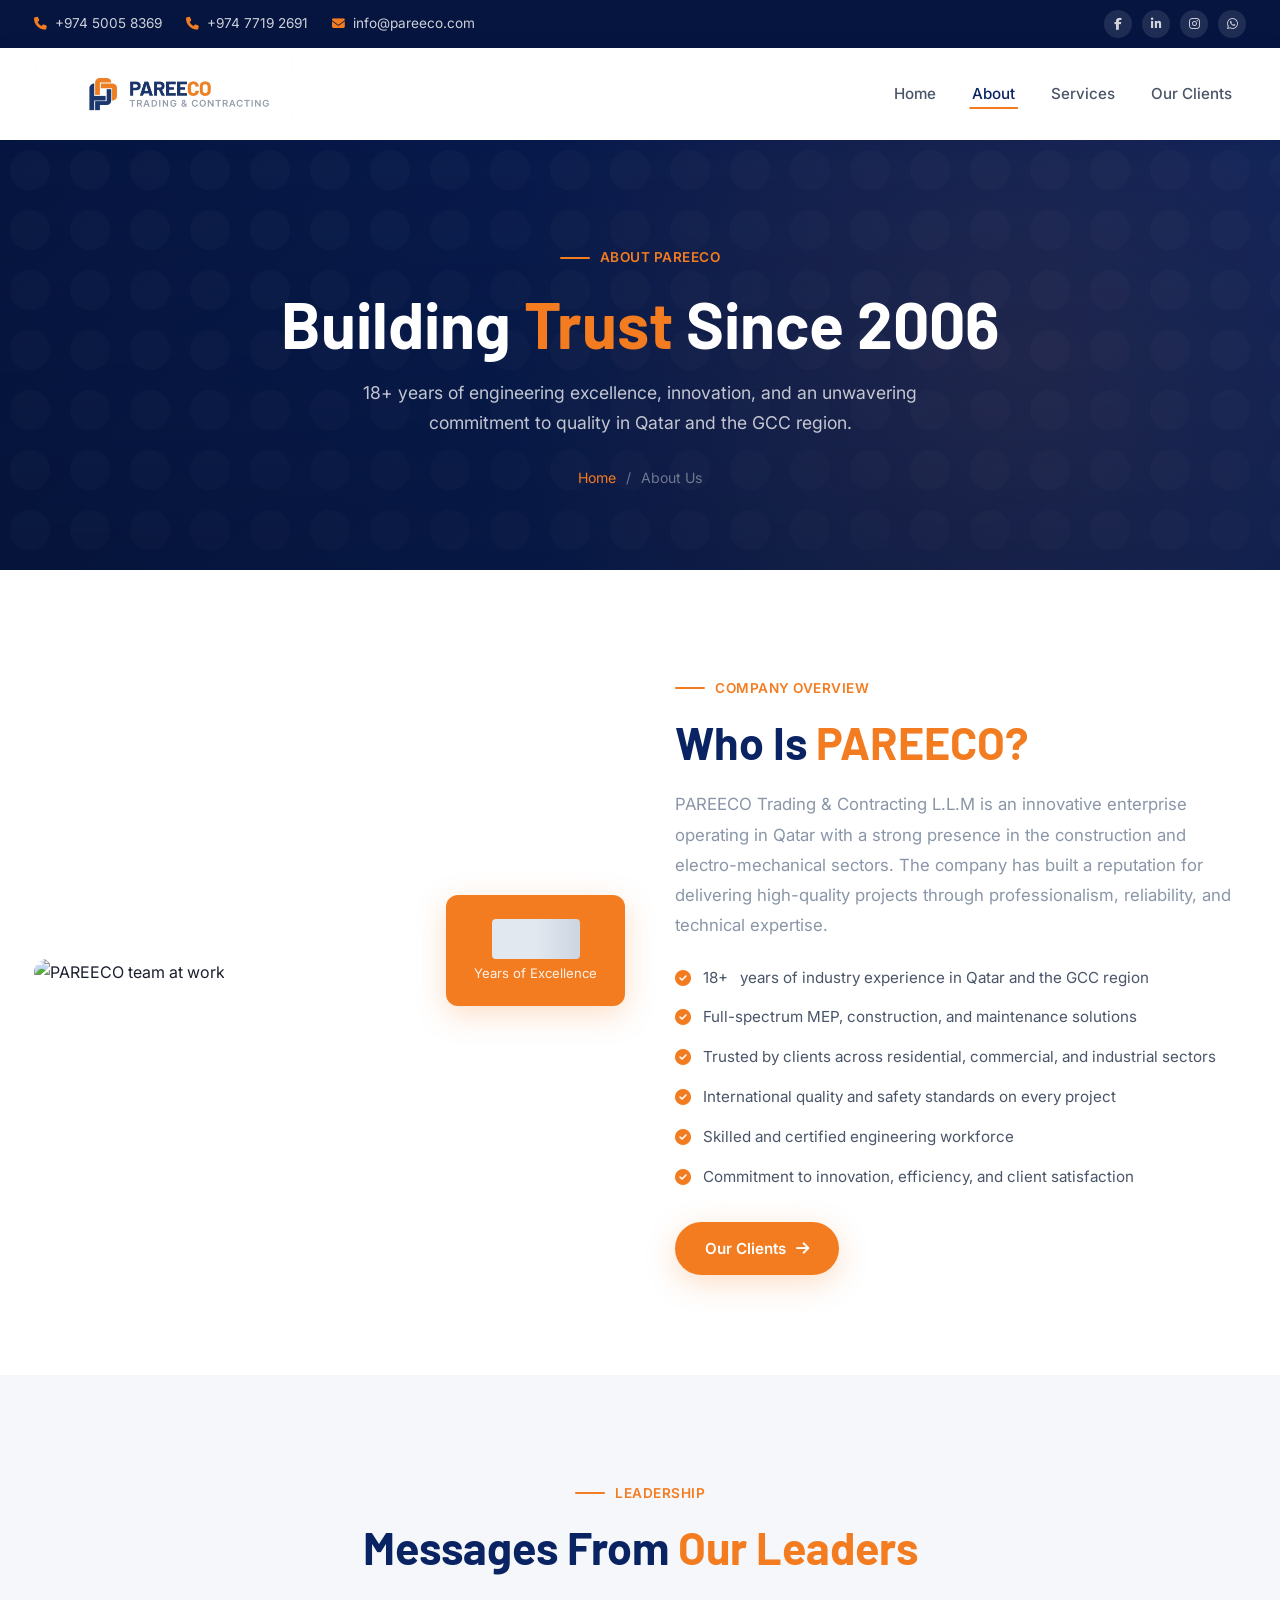
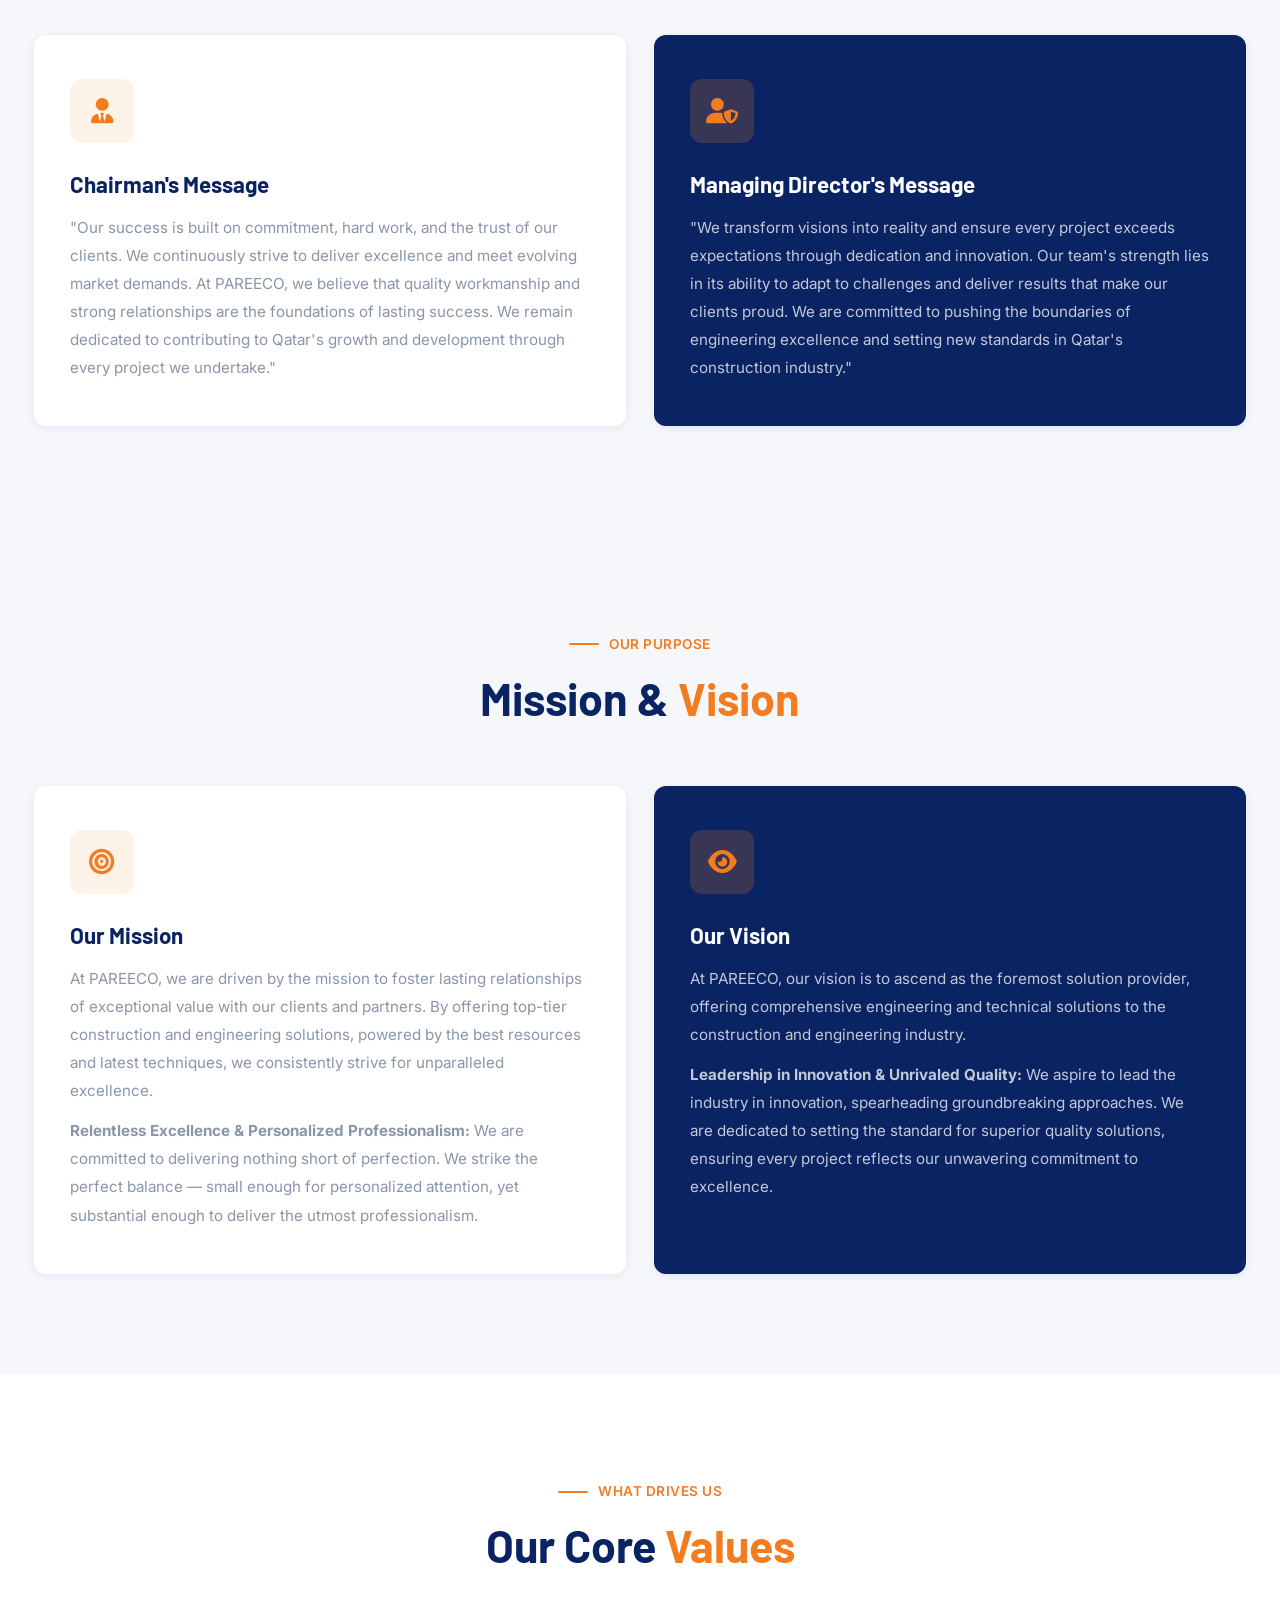
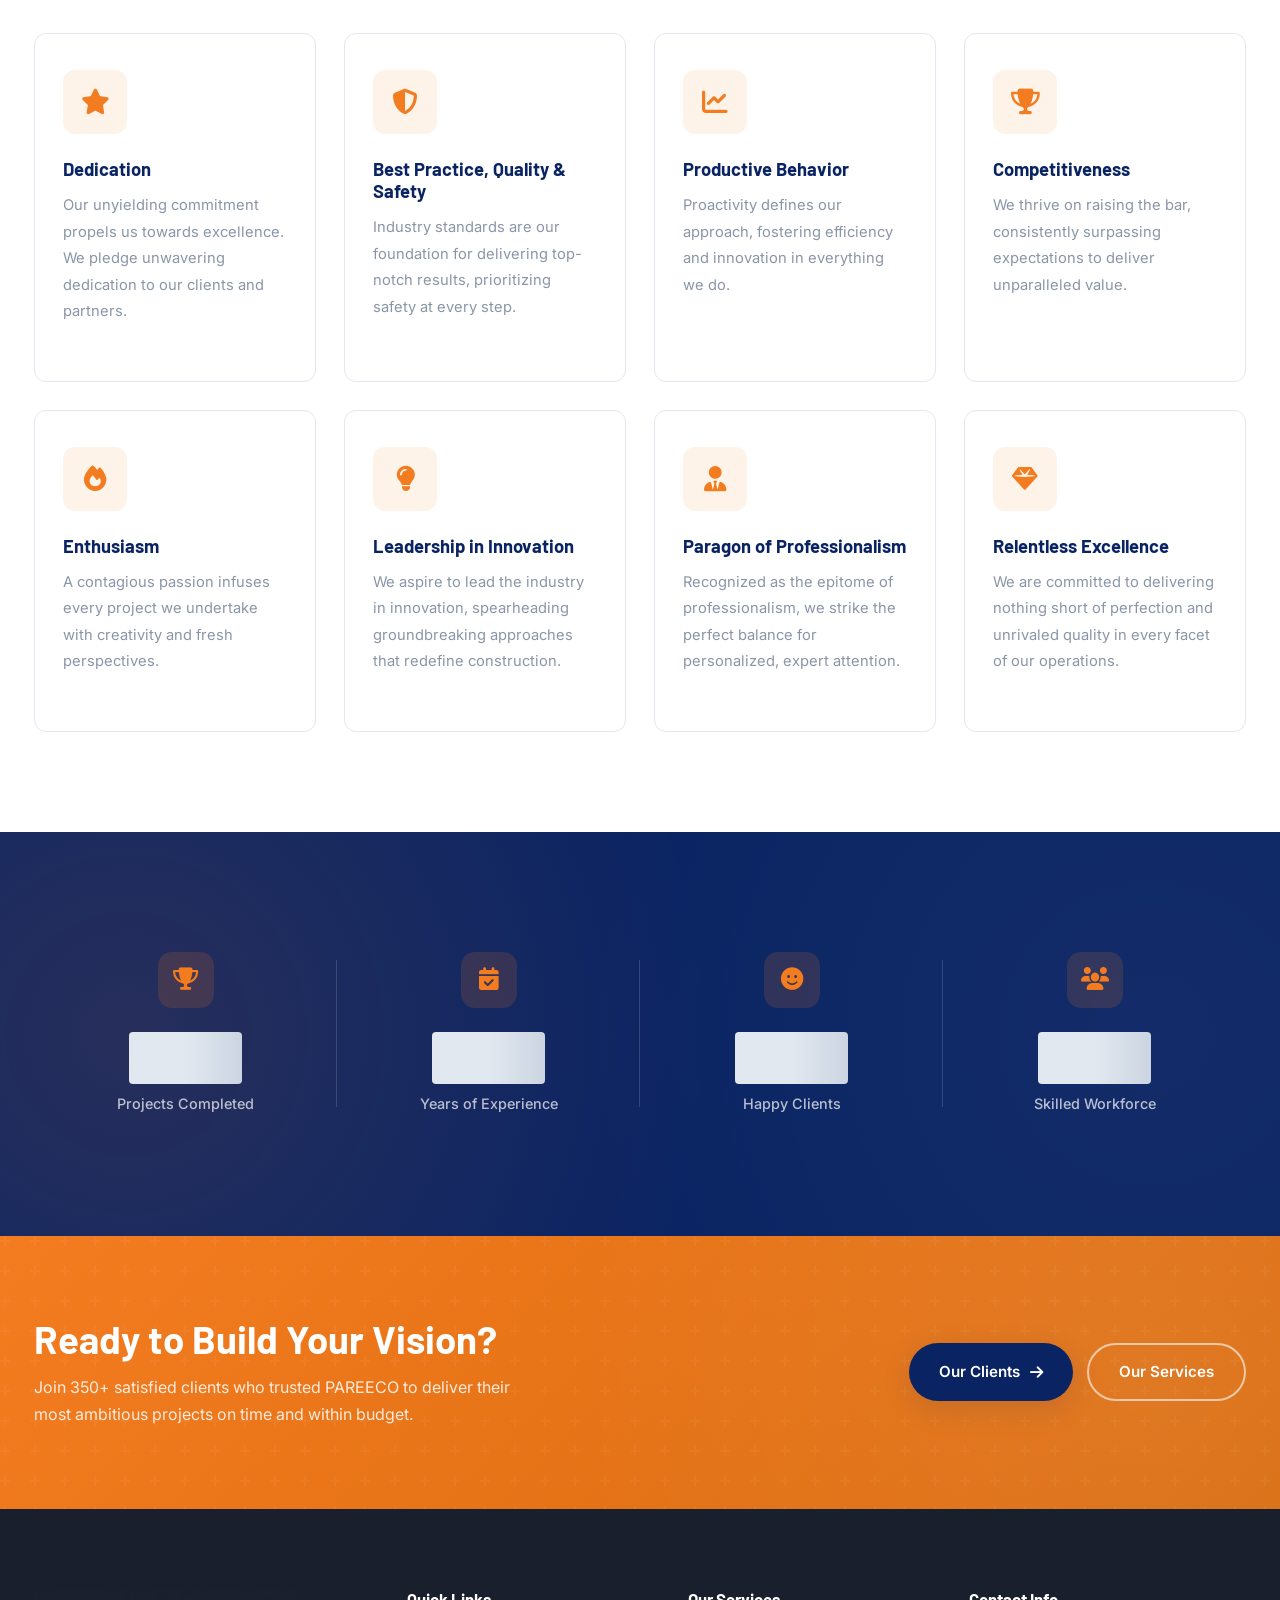
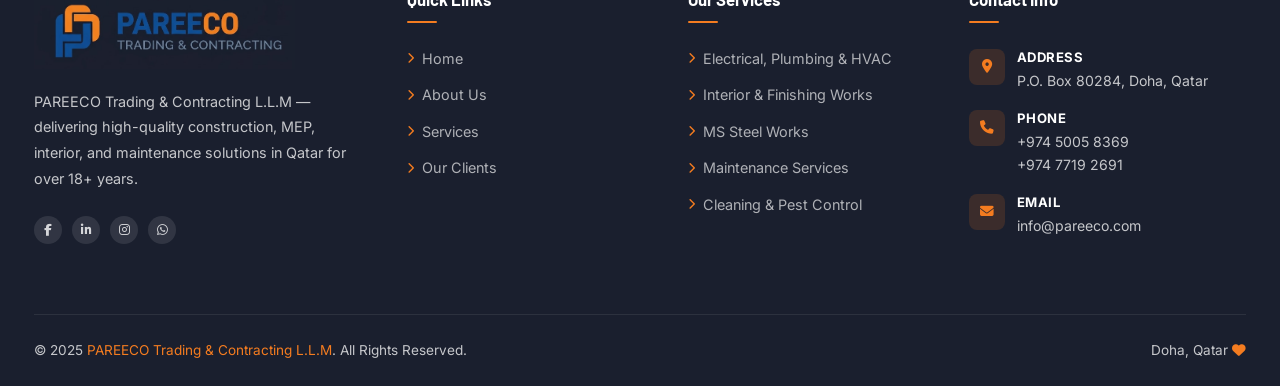
==== commit ecdb5f2a: "Content changes" ====
--- a/about.html
+++ b/about.html
@@ -1,226 +1,318 @@
 <!DOCTYPE html>
 <html lang="en">
+
 <head>
   <meta charset="UTF-8" />
   <meta name="viewport" content="width=device-width, initial-scale=1.0" />
   <title>About Us | PAREECO Trading & Contracting L.L.M</title>
-  <meta name="description" content="Learn about PAREECO's 18+ years of construction and engineering excellence in Qatar — our mission, vision, values, leadership, and organizational structure." />
+  <meta name="description"
+    content="Learn about PAREECO's 18+ years of construction and engineering excellence in Qatar — our mission, vision, values, leadership, and organizational structure." />
   <link rel="stylesheet" href="css/styles.css" />
   <link rel="stylesheet" href="https://cdnjs.cloudflare.com/ajax/libs/font-awesome/6.5.0/css/all.min.css" />
 </head>
+
 <body>
-<div class="topbar">
-  <div class="container">
-    <div class="topbar-left">
-      <a href="tel:+97430573602" class="topbar-item"><i class="fas fa-phone"></i> +974 3057 3602</a>
-      <a href="mailto:pareecotradingandcontracting@gmail.com" class="topbar-item"><i class="fas fa-envelope"></i> pareecotradingandcontracting@gmail.com</a>
-    </div>
-    <div class="topbar-social">
-      <a href="#" class="social-link"><i class="fab fa-facebook-f"></i></a>
-      <a href="#" class="social-link"><i class="fab fa-linkedin-in"></i></a>
-      <a href="#" class="social-link"><i class="fab fa-instagram"></i></a>
-      <a href="#" class="social-link"><i class="fab fa-whatsapp"></i></a>
+  <div class="topbar">
+    <div class="container">
+      <div class="topbar-left">
+        <a href="tel:+97450058369" class="topbar-item"><i class="fas fa-phone"></i> +974 5005 8369</a>
+        <a href="tel:+97477192691" class="topbar-item"><i class="fas fa-phone"></i> +974 7719 2691</a>
+        <a href="mailto:info@pareeco.com" class="topbar-item"><i class="fas fa-envelope"></i>
+          info@pareeco.com</a>
+      </div>
+      <div class="topbar-social">
+        <a href="#" class="social-link"><i class="fab fa-facebook-f"></i></a>
+        <a href="#" class="social-link"><i class="fab fa-linkedin-in"></i></a>
+        <a href="#" class="social-link"><i class="fab fa-instagram"></i></a>
+        <a href="#" class="social-link"><i class="fab fa-whatsapp"></i></a>
+      </div>
     </div>
   </div>
-</div>
-<nav class="navbar" id="navbar">
-  <div class="container">
-    <a href="index.html" class="logo">
-      <div class="logo-icon"><img src="logo and name.png" alt="PAREECO Trading and Contracting" style="height:80px;width:auto;" /></div>
-    </a>
-    <ul class="nav-links">
-      <li><a href="index.html">Home</a></li>
-      <li><a href="about.html" class="active">About</a></li>
-      <li><a href="services.html">Services</a></li>
-      <li><a href="clients.html">Our Clients</a></li>
-    </ul>
-    <button class="hamburger" id="hamburger"><span></span><span></span><span></span></button>
+  <nav class="navbar" id="navbar">
+    <div class="container">
+      <a href="index.html" class="logo">
+        <div class="logo-icon"><img src="logo and name.png" alt="PAREECO Trading and Contracting"
+            style="height:80px;width:auto;" /></div>
+      </a>
+      <ul class="nav-links">
+        <li><a href="index.html">Home</a></li>
+        <li><a href="about.html" class="active">About</a></li>
+        <li><a href="services.html">Services</a></li>
+        <li><a href="clients.html">Our Clients</a></li>
+      </ul>
+      <button class="hamburger" id="hamburger"><span></span><span></span><span></span></button>
+    </div>
+  </nav>
+  <div class="mobile-nav" id="mobileNav">
+    <button class="mobile-nav-close" id="mobileNavClose"><i class="fas fa-times"></i></button>
+    <a href="index.html">Home</a><a href="about.html">About</a><a href="services.html">Services</a><a
+      href="clients.html">Our Clients</a>
   </div>
-</nav>
-<div class="mobile-nav" id="mobileNav">
-  <button class="mobile-nav-close" id="mobileNavClose"><i class="fas fa-times"></i></button>
-  <a href="index.html">Home</a><a href="about.html">About</a><a href="services.html">Services</a><a href="clients.html">Our Clients</a>
-</div>
-
-<section class="page-hero">
-  <div class="container">
-    <div class="page-hero-content">
-      <div class="section-tag" style="justify-content:center;">About PAREECO</div>
-      <h1>Building <span>Trust</span> Since 2006</h1>
-      <p><span class="dynamic-yoe">18+</span> years of engineering excellence, innovation, and an unwavering commitment to quality in Qatar and the GCC region.</p>
-      <nav class="breadcrumb"><a href="index.html">Home</a><span>/</span><span>About Us</span></nav>
-    </div>
-  </div>
-</section>
-
-<!-- Company Overview -->
-<section class="about-overview">
-  <div class="container">
-    <div class="about-overview-img reveal-left">
-      <img src="https://images.unsplash.com/photo-1541888946425-d81bb19240f5?w=700&auto=format&fit=crop" alt="PAREECO team at work" loading="lazy" />
-      <div class="about-img-badge">
-        <span class="num stat-val-years" data-target="18">18<span>+</span></span>
-        <span class="lbl">Years of Excellence</span>
-      </div>
-    </div>
-    <div class="reveal-right">
-      <div class="section-tag">Company Overview</div>
-      <h2 class="section-title">Who Is <span>PAREECO?</span></h2>
-      <p class="section-subtitle">PAREECO Trading & Contracting L.L.M is an innovative enterprise operating in Qatar with a strong presence in the construction and electro-mechanical sectors. The company has built a reputation for delivering high-quality projects through professionalism, reliability, and technical expertise.</p>
-      <ul class="about-list">
-        <li><i class="fas fa-check-circle"></i> <span class="dynamic-yoe">18+</span> years of industry experience in Qatar and the GCC region</li>
-        <li><i class="fas fa-check-circle"></i> Full-spectrum MEP, construction, and maintenance solutions</li>
-        <li><i class="fas fa-check-circle"></i> Trusted by clients across residential, commercial, and industrial sectors</li>
-        <li><i class="fas fa-check-circle"></i> International quality and safety standards on every project</li>
-        <li><i class="fas fa-check-circle"></i> Skilled and certified engineering workforce</li>
-        <li><i class="fas fa-check-circle"></i> Commitment to innovation, efficiency, and client satisfaction</li>
-      </ul>
-      <a href="clients.html" class="btn btn-primary">Our Clients <i class="fas fa-arrow-right"></i></a>
-    </div>
-  </div>
-</section>
-
-<!-- Leadership Messages -->
-<section style="background:var(--light-gray);padding:100px 0;">
-  <div class="container">
-    <div class="reveal" style="text-align:center;margin-bottom:60px;">
-      <div class="section-tag" style="justify-content:center;">Leadership</div>
-      <h2 class="section-title" style="margin:0 auto;">Messages From <span>Our Leaders</span></h2>
-    </div>
-    <div class="mv-grid">
-      <div class="mv-card reveal-left">
-        <div class="mv-card-icon"><i class="fas fa-user-tie"></i></div>
-        <h3>Chairman's Message</h3>
-        <p>"Our success is built on commitment, hard work, and the trust of our clients. We continuously strive to deliver excellence and meet evolving market demands. At PAREECO, we believe that quality workmanship and strong relationships are the foundations of lasting success. We remain dedicated to contributing to Qatar's growth and development through every project we undertake."</p>
-      </div>
-      <div class="mv-card accent reveal-right">
-        <div class="mv-card-icon"><i class="fas fa-user-shield"></i></div>
-        <h3>Managing Director's Message</h3>
-        <p>"We transform visions into reality and ensure every project exceeds expectations through dedication and innovation. Our team's strength lies in its ability to adapt to challenges and deliver results that make our clients proud. We are committed to pushing the boundaries of engineering excellence and setting new standards in Qatar's construction industry."</p>
-      </div>
-    </div>
-  </div>
-</section>
-
-<!-- Mission & Vision -->
-<section class="mv-section">
-  <div class="container">
-    <div class="reveal" style="text-align:center;margin-bottom:60px;">
-      <div class="section-tag" style="justify-content:center;">Our Purpose</div>
-      <h2 class="section-title" style="margin:0 auto;">Mission & <span>Vision</span></h2>
-    </div>
-    <div class="mv-grid">
-      <div class="mv-card reveal-left">
-        <div class="mv-card-icon"><i class="fas fa-bullseye"></i></div>
-        <h3>Our Mission</h3>
-        <p>At PAREECO, we are driven by the mission to foster lasting relationships of exceptional value with our clients and partners. By offering top-tier construction and engineering solutions, powered by the best resources and latest techniques, we consistently strive for unparalleled excellence.</p>
-        <p style="margin-top:12px;"><strong>Relentless Excellence & Personalized Professionalism:</strong> We are committed to delivering nothing short of perfection. We strike the perfect balance — small enough for personalized attention, yet substantial enough to deliver the utmost professionalism.</p>
-      </div>
-      <div class="mv-card accent reveal-right">
-        <div class="mv-card-icon"><i class="fas fa-eye"></i></div>
-        <h3>Our Vision</h3>
-        <p>At PAREECO, our vision is to ascend as the foremost solution provider, offering comprehensive engineering and technical solutions to the construction and engineering industry.</p>
-        <p style="margin-top:12px;"><strong>Leadership in Innovation & Unrivaled Quality:</strong> We aspire to lead the industry in innovation, spearheading groundbreaking approaches. We are dedicated to setting the standard for superior quality solutions, ensuring every project reflects our unwavering commitment to excellence.</p>
-      </div>
-    </div>
-  </div>
-</section>
-
-<!-- Core Values -->
-<section style="background:var(--white);padding:100px 0;">
-  <div class="container">
-    <div class="reveal" style="text-align:center;margin-bottom:60px;">
-      <div class="section-tag" style="justify-content:center;">What Drives Us</div>
-      <h2 class="section-title" style="margin:0 auto;">Our Core <span>Values</span></h2>
-    </div>
-    <div style="display:grid;grid-template-columns:repeat(auto-fit, minmax(260px, 1fr));gap:28px;" class="reveal">
-      <div class="service-card"><div class="service-card-icon"><i class="fas fa-star"></i></div><h3>Dedication</h3><p>Our unyielding commitment propels us towards excellence. We pledge unwavering dedication to our clients and partners.</p></div>
-      <div class="service-card"><div class="service-card-icon"><i class="fas fa-shield-alt"></i></div><h3>Best Practice, Quality & Safety</h3><p>Industry standards are our foundation for delivering top-notch results, prioritizing safety at every step.</p></div>
-      <div class="service-card"><div class="service-card-icon"><i class="fas fa-chart-line"></i></div><h3>Productive Behavior</h3><p>Proactivity defines our approach, fostering efficiency and innovation in everything we do.</p></div>
-      <div class="service-card"><div class="service-card-icon"><i class="fas fa-trophy"></i></div><h3>Competitiveness</h3><p>We thrive on raising the bar, consistently surpassing expectations to deliver unparalleled value.</p></div>
-      <div class="service-card"><div class="service-card-icon"><i class="fas fa-fire"></i></div><h3>Enthusiasm</h3><p>A contagious passion infuses every project we undertake with creativity and fresh perspectives.</p></div>
-      <div class="service-card"><div class="service-card-icon"><i class="fas fa-lightbulb"></i></div><h3>Leadership in Innovation</h3><p>We aspire to lead the industry in innovation, spearheading groundbreaking approaches that redefine construction.</p></div>
-      <div class="service-card"><div class="service-card-icon"><i class="fas fa-user-tie"></i></div><h3>Paragon of Professionalism</h3><p>Recognized as the epitome of professionalism, we strike the perfect balance for personalized, expert attention.</p></div>
-      <div class="service-card"><div class="service-card-icon"><i class="fas fa-gem"></i></div><h3>Relentless Excellence</h3><p>We are committed to delivering nothing short of perfection and unrivaled quality in every facet of our operations.</p></div>
-    </div>
-  </div>
-</section>
-
-<!-- Stats -->
-<section class="stats-section">
-  <div class="container">
-    <div class="stats-grid">
-      <div class="stat-item reveal"><div class="stat-icon"><i class="fas fa-trophy"></i></div><span class="stat-number stat-val-projects" data-target="500">0<span>+</span></span><div class="stat-label">Projects Completed</div></div>
-      <div class="stat-item reveal" style="transition-delay:0.1s"><div class="stat-icon"><i class="fas fa-calendar-check"></i></div><span class="stat-number stat-val-years" data-target="18">0<span>+</span></span><div class="stat-label">Years of Experience</div></div>
-      <div class="stat-item reveal" style="transition-delay:0.2s"><div class="stat-icon"><i class="fas fa-smile"></i></div><span class="stat-number stat-val-clients" data-target="350">0<span>+</span></span><div class="stat-label">Happy Clients</div></div>
-      <div class="stat-item reveal" style="transition-delay:0.3s"><div class="stat-icon"><i class="fas fa-users"></i></div><span class="stat-number stat-val-workforce" data-target="200">0<span>+</span></span><div class="stat-label">Skilled Workforce</div></div>
-    </div>
-  </div>
-</section>
-
-
-<!-- CTA -->
-<section class="cta-section">
-  <div class="container">
-    <div class="cta-content reveal-left">
-      <h2>Ready to Build Your Vision?</h2>
-      <p>Join 350+ satisfied clients who trusted PAREECO to deliver their most ambitious projects on time and within budget.</p>
-    </div>
-    <div class="cta-buttons reveal-right">
-      <a href="clients.html" class="btn btn-dark">Our Clients <i class="fas fa-arrow-right"></i></a>
-      <a href="services.html" class="btn btn-outline">Our Services</a>
-    </div>
-  </div>
-</section>
-
-<footer class="footer">
-  <div class="container">
-    <div class="footer-grid">
-      <div class="footer-about footer-col">
-        <a href="index.html" class="logo" style="margin-bottom:20px;display:inline-flex;">
-          <div class="logo-icon"><img src="logo-f.png" alt="PAREECO Trading and Contracting" style="height:80px;width:auto;" /></div>
-        </a>
-        <p>PAREECO Trading & Contracting L.L.M — delivering high-quality construction, MEP, interior, and maintenance solutions in Qatar for over <span class="dynamic-yoe">18+</span> years.</p>
-        <div class="footer-social">
-          <a href="#" class="social-link"><i class="fab fa-facebook-f"></i></a>
-          <a href="#" class="social-link"><i class="fab fa-linkedin-in"></i></a>
-          <a href="#" class="social-link"><i class="fab fa-instagram"></i></a>
-          <a href="#" class="social-link"><i class="fab fa-whatsapp"></i></a>
-        </div>
-      </div>
-      <div class="footer-col">
-        <h4>Quick Links</h4>
-        <ul class="footer-links">
-          <li><a href="index.html"><i class="fas fa-chevron-right"></i> Home</a></li>
-          <li><a href="about.html"><i class="fas fa-chevron-right"></i> About Us</a></li>
-          <li><a href="services.html"><i class="fas fa-chevron-right"></i> Services</a></li>
-          <li><a href="clients.html"><i class="fas fa-chevron-right"></i> Our Clients</a></li>
+
+  <section class="page-hero">
+    <div class="container">
+      <div class="page-hero-content">
+        <div class="section-tag" style="justify-content:center;">About PAREECO</div>
+        <h1>Building <span>Trust</span> Since 2006</h1>
+        <p><span class="dynamic-yoe">18+</span> years of engineering excellence, innovation, and an unwavering
+          commitment to quality in Qatar and the GCC region.</p>
+        <nav class="breadcrumb"><a href="index.html">Home</a><span>/</span><span>About Us</span></nav>
+      </div>
+    </div>
+  </section>
+
+  <!-- Company Overview -->
+  <section class="about-overview">
+    <div class="container">
+      <div class="about-overview-img reveal-left">
+        <img src="https://images.unsplash.com/photo-1541888946425-d81bb19240f5?w=700&auto=format&fit=crop"
+          alt="PAREECO team at work" loading="lazy" />
+        <div class="about-img-badge">
+          <span class="num stat-val-years"><span class="stat-skeleton"></span></span>
+          <span class="lbl">Years of Excellence</span>
+        </div>
+      </div>
+      <div class="reveal-right">
+        <div class="section-tag">Company Overview</div>
+        <h2 class="section-title">Who Is <span>PAREECO?</span></h2>
+        <p class="section-subtitle">PAREECO Trading & Contracting L.L.M is an innovative enterprise operating in Qatar
+          with a strong presence in the construction and electro-mechanical sectors. The company has built a reputation
+          for delivering high-quality projects through professionalism, reliability, and technical expertise.</p>
+        <ul class="about-list">
+          <li><i class="fas fa-check-circle"></i> <span class="dynamic-yoe">18+</span> years of industry experience in
+            Qatar and the GCC region</li>
+          <li><i class="fas fa-check-circle"></i> Full-spectrum MEP, construction, and maintenance solutions</li>
+          <li><i class="fas fa-check-circle"></i> Trusted by clients across residential, commercial, and industrial
+            sectors</li>
+          <li><i class="fas fa-check-circle"></i> International quality and safety standards on every project</li>
+          <li><i class="fas fa-check-circle"></i> Skilled and certified engineering workforce</li>
+          <li><i class="fas fa-check-circle"></i> Commitment to innovation, efficiency, and client satisfaction</li>
         </ul>
-      </div>
-      <div class="footer-col">
-        <h4>Our Services</h4>
-        <ul class="footer-links">
-          <li><a href="services.html"><i class="fas fa-chevron-right"></i> Electrical, Plumbing & HVAC</a></li>
-          <li><a href="services.html"><i class="fas fa-chevron-right"></i> Interior & Finishing Works</a></li>
-          <li><a href="services.html"><i class="fas fa-chevron-right"></i> MS Steel Works</a></li>
-          <li><a href="services.html"><i class="fas fa-chevron-right"></i> Maintenance Services</a></li>
-          <li><a href="services.html"><i class="fas fa-chevron-right"></i> Cleaning & Pest Control</a></li>
-        </ul>
-      </div>
-      <div class="footer-col">
-        <h4>Contact Info</h4>
-        <div class="footer-contact-item"><div class="footer-contact-icon"><i class="fas fa-map-marker-alt"></i></div><div class="footer-contact-info"><strong>Address</strong>P.O. Box 80284, Doha, Qatar</div></div>
-        <div class="footer-contact-item"><div class="footer-contact-icon"><i class="fas fa-phone"></i></div><div class="footer-contact-info"><strong>Phone</strong>+974 3057 3602 / +974 5005 8369</div></div>
-        <div class="footer-contact-item"><div class="footer-contact-icon"><i class="fas fa-envelope"></i></div><div class="footer-contact-info"><strong>Email</strong>pareecotradingandcontracting@gmail.com</div></div>
-      </div>
-    </div>
-    <div class="footer-bottom">
-      <span>© 2025 <a href="index.html">PAREECO Trading & Contracting L.L.M</a>. All Rights Reserved.</span>
-      <span>Doha, Qatar <i class="fas fa-heart" style="color:var(--accent)"></i></span>
-    </div>
-  </div>
-</footer>
-<script type="module" src="js/firebase-app.js"></script>
-<script src="js/main.js"></script>
+        <a href="clients.html" class="btn btn-primary">Our Clients <i class="fas fa-arrow-right"></i></a>
+      </div>
+    </div>
+  </section>
+
+  <!-- Leadership Messages -->
+  <section style="background:var(--light-gray);padding:100px 0;">
+    <div class="container">
+      <div class="reveal" style="text-align:center;margin-bottom:60px;">
+        <div class="section-tag" style="justify-content:center;">Leadership</div>
+        <h2 class="section-title" style="margin:0 auto;">Messages From <span>Our Leaders</span></h2>
+      </div>
+      <div class="mv-grid">
+        <div class="mv-card reveal-left">
+          <div class="mv-card-icon"><i class="fas fa-user-tie"></i></div>
+          <h3>Chairman's Message</h3>
+          <p>"Our success is built on commitment, hard work, and the trust of our clients. We continuously strive to
+            deliver excellence and meet evolving market demands. At PAREECO, we believe that quality workmanship and
+            strong relationships are the foundations of lasting success. We remain dedicated to contributing to Qatar's
+            growth and development through every project we undertake."</p>
+        </div>
+        <div class="mv-card accent reveal-right">
+          <div class="mv-card-icon"><i class="fas fa-user-shield"></i></div>
+          <h3>Managing Director's Message</h3>
+          <p>"We transform visions into reality and ensure every project exceeds expectations through dedication and
+            innovation. Our team's strength lies in its ability to adapt to challenges and deliver results that make our
+            clients proud. We are committed to pushing the boundaries of engineering excellence and setting new
+            standards in Qatar's construction industry."</p>
+        </div>
+      </div>
+    </div>
+  </section>
+
+  <!-- Mission & Vision -->
+  <section class="mv-section">
+    <div class="container">
+      <div class="reveal" style="text-align:center;margin-bottom:60px;">
+        <div class="section-tag" style="justify-content:center;">Our Purpose</div>
+        <h2 class="section-title" style="margin:0 auto;">Mission & <span>Vision</span></h2>
+      </div>
+      <div class="mv-grid">
+        <div class="mv-card reveal-left">
+          <div class="mv-card-icon"><i class="fas fa-bullseye"></i></div>
+          <h3>Our Mission</h3>
+          <p>At PAREECO, we are driven by the mission to foster lasting relationships of exceptional value with our
+            clients and partners. By offering top-tier construction and engineering solutions, powered by the best
+            resources and latest techniques, we consistently strive for unparalleled excellence.</p>
+          <p style="margin-top:12px;"><strong>Relentless Excellence & Personalized Professionalism:</strong> We are
+            committed to delivering nothing short of perfection. We strike the perfect balance — small enough for
+            personalized attention, yet substantial enough to deliver the utmost professionalism.</p>
+        </div>
+        <div class="mv-card accent reveal-right">
+          <div class="mv-card-icon"><i class="fas fa-eye"></i></div>
+          <h3>Our Vision</h3>
+          <p>At PAREECO, our vision is to ascend as the foremost solution provider, offering comprehensive engineering
+            and technical solutions to the construction and engineering industry.</p>
+          <p style="margin-top:12px;"><strong>Leadership in Innovation & Unrivaled Quality:</strong> We aspire to lead
+            the industry in innovation, spearheading groundbreaking approaches. We are dedicated to setting the standard
+            for superior quality solutions, ensuring every project reflects our unwavering commitment to excellence.</p>
+        </div>
+      </div>
+    </div>
+  </section>
+
+  <!-- Core Values -->
+  <section style="background:var(--white);padding:100px 0;">
+    <div class="container">
+      <div class="reveal" style="text-align:center;margin-bottom:60px;">
+        <div class="section-tag" style="justify-content:center;">What Drives Us</div>
+        <h2 class="section-title" style="margin:0 auto;">Our Core <span>Values</span></h2>
+      </div>
+      <div style="display:grid;grid-template-columns:repeat(auto-fit, minmax(260px, 1fr));gap:28px;" class="reveal">
+        <div class="service-card">
+          <div class="service-card-icon"><i class="fas fa-star"></i></div>
+          <h3>Dedication</h3>
+          <p>Our unyielding commitment propels us towards excellence. We pledge unwavering dedication to our clients and
+            partners.</p>
+        </div>
+        <div class="service-card">
+          <div class="service-card-icon"><i class="fas fa-shield-alt"></i></div>
+          <h3>Best Practice, Quality & Safety</h3>
+          <p>Industry standards are our foundation for delivering top-notch results, prioritizing safety at every step.
+          </p>
+        </div>
+        <div class="service-card">
+          <div class="service-card-icon"><i class="fas fa-chart-line"></i></div>
+          <h3>Productive Behavior</h3>
+          <p>Proactivity defines our approach, fostering efficiency and innovation in everything we do.</p>
+        </div>
+        <div class="service-card">
+          <div class="service-card-icon"><i class="fas fa-trophy"></i></div>
+          <h3>Competitiveness</h3>
+          <p>We thrive on raising the bar, consistently surpassing expectations to deliver unparalleled value.</p>
+        </div>
+        <div class="service-card">
+          <div class="service-card-icon"><i class="fas fa-fire"></i></div>
+          <h3>Enthusiasm</h3>
+          <p>A contagious passion infuses every project we undertake with creativity and fresh perspectives.</p>
+        </div>
+        <div class="service-card">
+          <div class="service-card-icon"><i class="fas fa-lightbulb"></i></div>
+          <h3>Leadership in Innovation</h3>
+          <p>We aspire to lead the industry in innovation, spearheading groundbreaking approaches that redefine
+            construction.</p>
+        </div>
+        <div class="service-card">
+          <div class="service-card-icon"><i class="fas fa-user-tie"></i></div>
+          <h3>Paragon of Professionalism</h3>
+          <p>Recognized as the epitome of professionalism, we strike the perfect balance for personalized, expert
+            attention.</p>
+        </div>
+        <div class="service-card">
+          <div class="service-card-icon"><i class="fas fa-gem"></i></div>
+          <h3>Relentless Excellence</h3>
+          <p>We are committed to delivering nothing short of perfection and unrivaled quality in every facet of our
+            operations.</p>
+        </div>
+      </div>
+    </div>
+  </section>
+
+  <!-- Stats -->
+  <section class="stats-section">
+    <div class="container">
+      <div class="stats-grid">
+        <div class="stat-item reveal">
+          <div class="stat-icon"><i class="fas fa-trophy"></i></div><span class="stat-number stat-val-projects"><span
+              class="stat-skeleton"></span></span>
+          <div class="stat-label">Projects Completed</div>
+        </div>
+        <div class="stat-item reveal" style="transition-delay:0.1s">
+          <div class="stat-icon"><i class="fas fa-calendar-check"></i></div><span
+            class="stat-number stat-val-years"><span class="stat-skeleton"></span></span>
+          <div class="stat-label">Years of Experience</div>
+        </div>
+        <div class="stat-item reveal" style="transition-delay:0.2s">
+          <div class="stat-icon"><i class="fas fa-smile"></i></div><span class="stat-number stat-val-clients"><span
+              class="stat-skeleton"></span></span>
+          <div class="stat-label">Happy Clients</div>
+        </div>
+        <div class="stat-item reveal" style="transition-delay:0.3s">
+          <div class="stat-icon"><i class="fas fa-users"></i></div><span class="stat-number stat-val-workforce"><span
+              class="stat-skeleton"></span></span>
+          <div class="stat-label">Skilled Workforce</div>
+        </div>
+      </div>
+    </div>
+  </section>
+
+
+  <!-- CTA -->
+  <section class="cta-section">
+    <div class="container">
+      <div class="cta-content reveal-left">
+        <h2>Ready to Build Your Vision?</h2>
+        <p>Join 350+ satisfied clients who trusted PAREECO to deliver their most ambitious projects on time and within
+          budget.</p>
+      </div>
+      <div class="cta-buttons reveal-right">
+        <a href="clients.html" class="btn btn-dark">Our Clients <i class="fas fa-arrow-right"></i></a>
+        <a href="services.html" class="btn btn-outline">Our Services</a>
+      </div>
+    </div>
+  </section>
+
+  <footer class="footer">
+    <div class="container">
+      <div class="footer-grid">
+        <div class="footer-about footer-col">
+          <a href="index.html" class="logo" style="margin-bottom:20px;display:inline-flex;">
+            <div class="logo-icon"><img src="logo-f.png" alt="PAREECO Trading and Contracting"
+                style="height:80px;width:auto;" /></div>
+          </a>
+          <p>PAREECO Trading & Contracting L.L.M — delivering high-quality construction, MEP, interior, and maintenance
+            solutions in Qatar for over <span class="dynamic-yoe">18+</span> years.</p>
+          <div class="footer-social">
+            <a href="#" class="social-link"><i class="fab fa-facebook-f"></i></a>
+            <a href="#" class="social-link"><i class="fab fa-linkedin-in"></i></a>
+            <a href="#" class="social-link"><i class="fab fa-instagram"></i></a>
+            <a href="#" class="social-link"><i class="fab fa-whatsapp"></i></a>
+          </div>
+        </div>
+        <div class="footer-col">
+          <h4>Quick Links</h4>
+          <ul class="footer-links">
+            <li><a href="index.html"><i class="fas fa-chevron-right"></i> Home</a></li>
+            <li><a href="about.html"><i class="fas fa-chevron-right"></i> About Us</a></li>
+            <li><a href="services.html"><i class="fas fa-chevron-right"></i> Services</a></li>
+            <li><a href="clients.html"><i class="fas fa-chevron-right"></i> Our Clients</a></li>
+          </ul>
+        </div>
+        <div class="footer-col">
+          <h4>Our Services</h4>
+          <ul class="footer-links">
+            <li><a href="services.html"><i class="fas fa-chevron-right"></i> Electrical, Plumbing & HVAC</a></li>
+            <li><a href="services.html"><i class="fas fa-chevron-right"></i> Interior & Finishing Works</a></li>
+            <li><a href="services.html"><i class="fas fa-chevron-right"></i> MS Steel Works</a></li>
+            <li><a href="services.html"><i class="fas fa-chevron-right"></i> Maintenance Services</a></li>
+            <li><a href="services.html"><i class="fas fa-chevron-right"></i> Cleaning & Pest Control</a></li>
+          </ul>
+        </div>
+        <div class="footer-col">
+          <h4>Contact Info</h4>
+          <div class="footer-contact-item">
+            <div class="footer-contact-icon"><i class="fas fa-map-marker-alt"></i></div>
+            <div class="footer-contact-info"><strong>Address</strong>P.O. Box 80284, Doha, Qatar</div>
+          </div>
+          <div class="footer-contact-item">
+            <div class="footer-contact-icon"><i class="fas fa-phone"></i></div>
+            <div class="footer-contact-info"><strong>Phone</strong>+974 5005 8369<br>+974 7719 2691</div>
+          </div>
+          <div class="footer-contact-item">
+            <div class="footer-contact-icon"><i class="fas fa-envelope"></i></div>
+            <div class="footer-contact-info"><strong>Email</strong>info@pareeco.com</div>
+          </div>
+        </div>
+      </div>
+      <div class="footer-bottom">
+        <span>© 2025 <a href="index.html">PAREECO Trading & Contracting L.L.M</a>. All Rights Reserved.</span>
+        <span>Doha, Qatar <i class="fas fa-heart" style="color:var(--accent)"></i></span>
+      </div>
+    </div>
+  </footer>
+  <script type="module" src="js/firebase-app.js"></script>
+  <script src="js/main.js"></script>
 </body>
-</html>
+
+</html>
--- a/css/styles.css
+++ b/css/styles.css
@@ -267,8 +267,8 @@
   display: flex;
   align-items: center;
   justify-content: space-between;
-  padding-top: 18px;
-  padding-bottom: 18px;
+  padding-top: 6px;
+  padding-bottom: 6px;
 }
 
 .logo {
@@ -2062,3 +2062,28 @@
   }
 }
 
+/* Stat Loading System */
+.stat-skeleton {
+  display: inline-block;
+  height: 1em;
+  width: 2.2em;
+  background: linear-gradient(90deg, #e2e8f0 25%, #cbd5e1 50%, #e2e8f0 75%);
+  background-size: 200% 100%;
+  animation: skeletonLoad 1.5s infinite linear;
+  border-radius: 4px;
+  vertical-align: text-bottom;
+}
+
+@keyframes skeletonLoad {
+  0% { background-position: 200% 0; }
+  100% { background-position: -200% 0; }
+}
+
+.stat-fade {
+  animation: statFadeIn 0.5s ease forwards;
+}
+
+@keyframes statFadeIn {
+  from { opacity: 0; transform: translateY(4px); }
+  to { opacity: 1; transform: translateY(0); }
+}
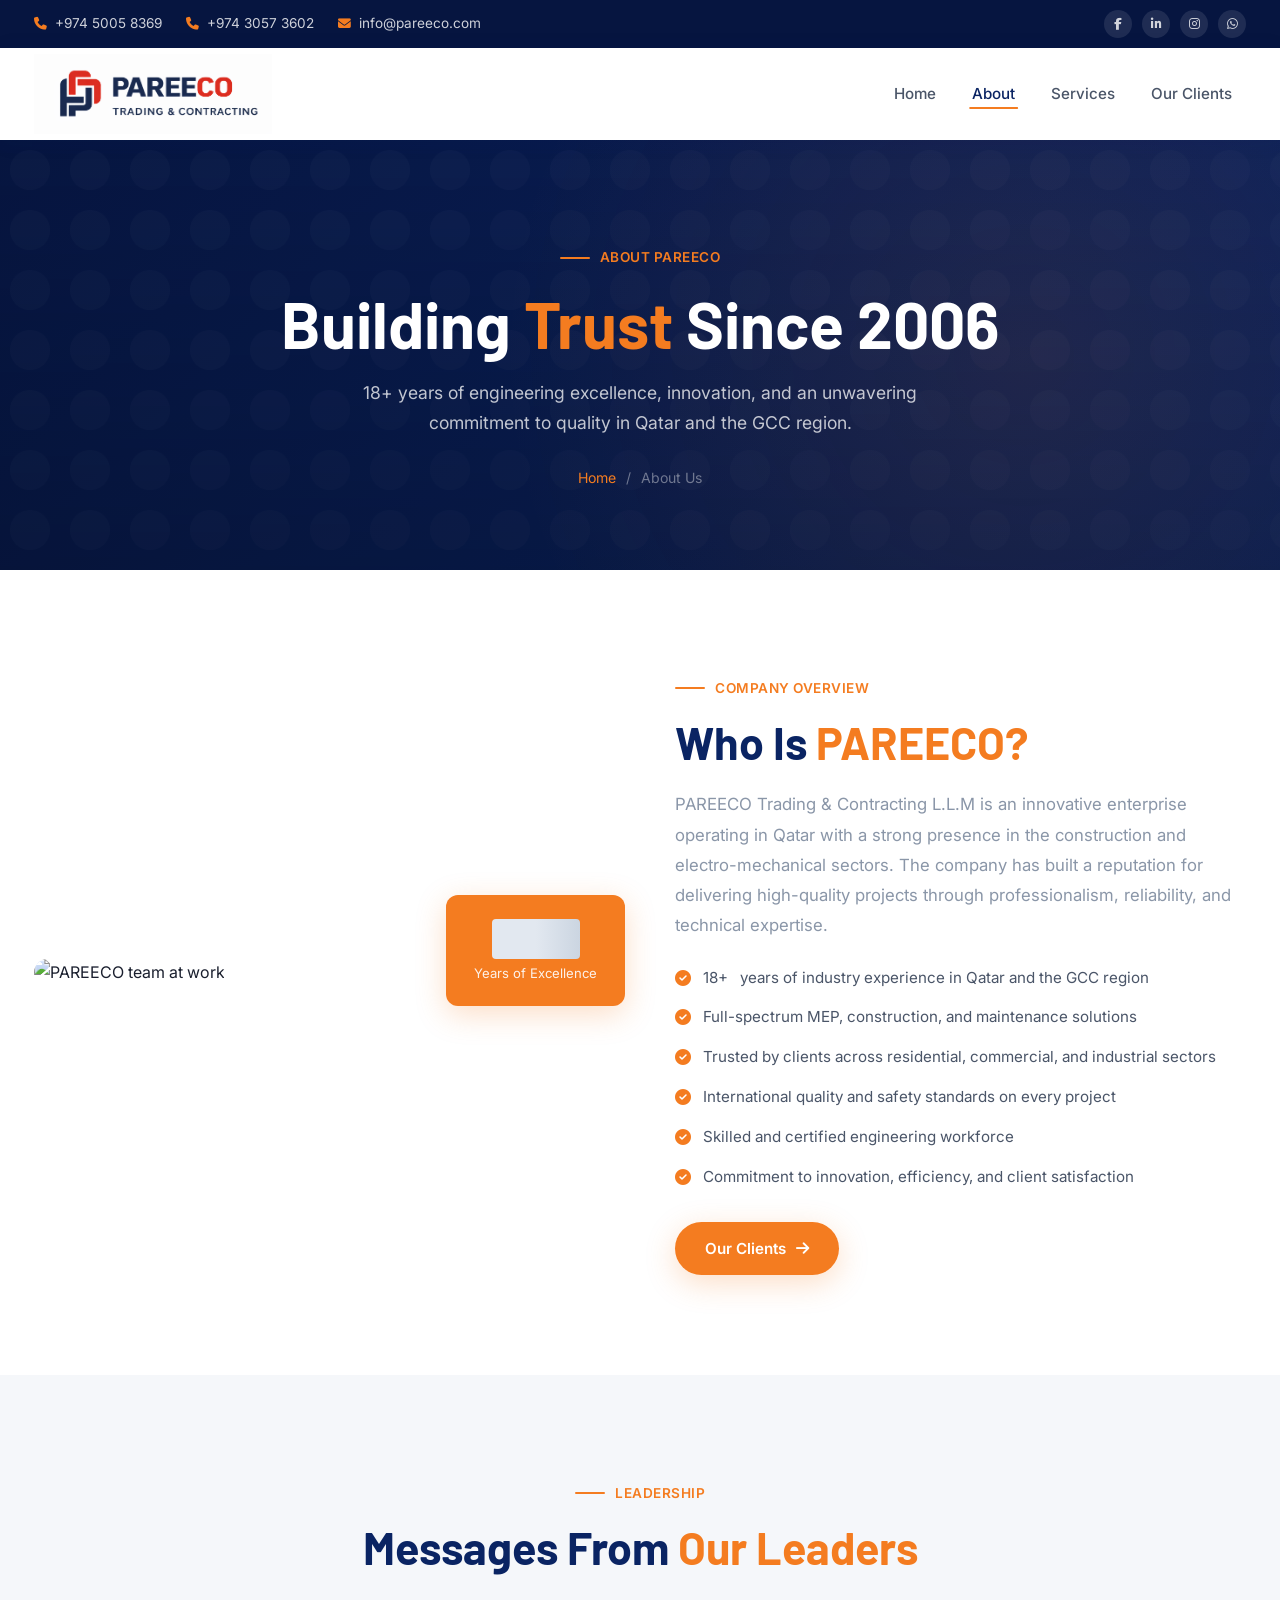
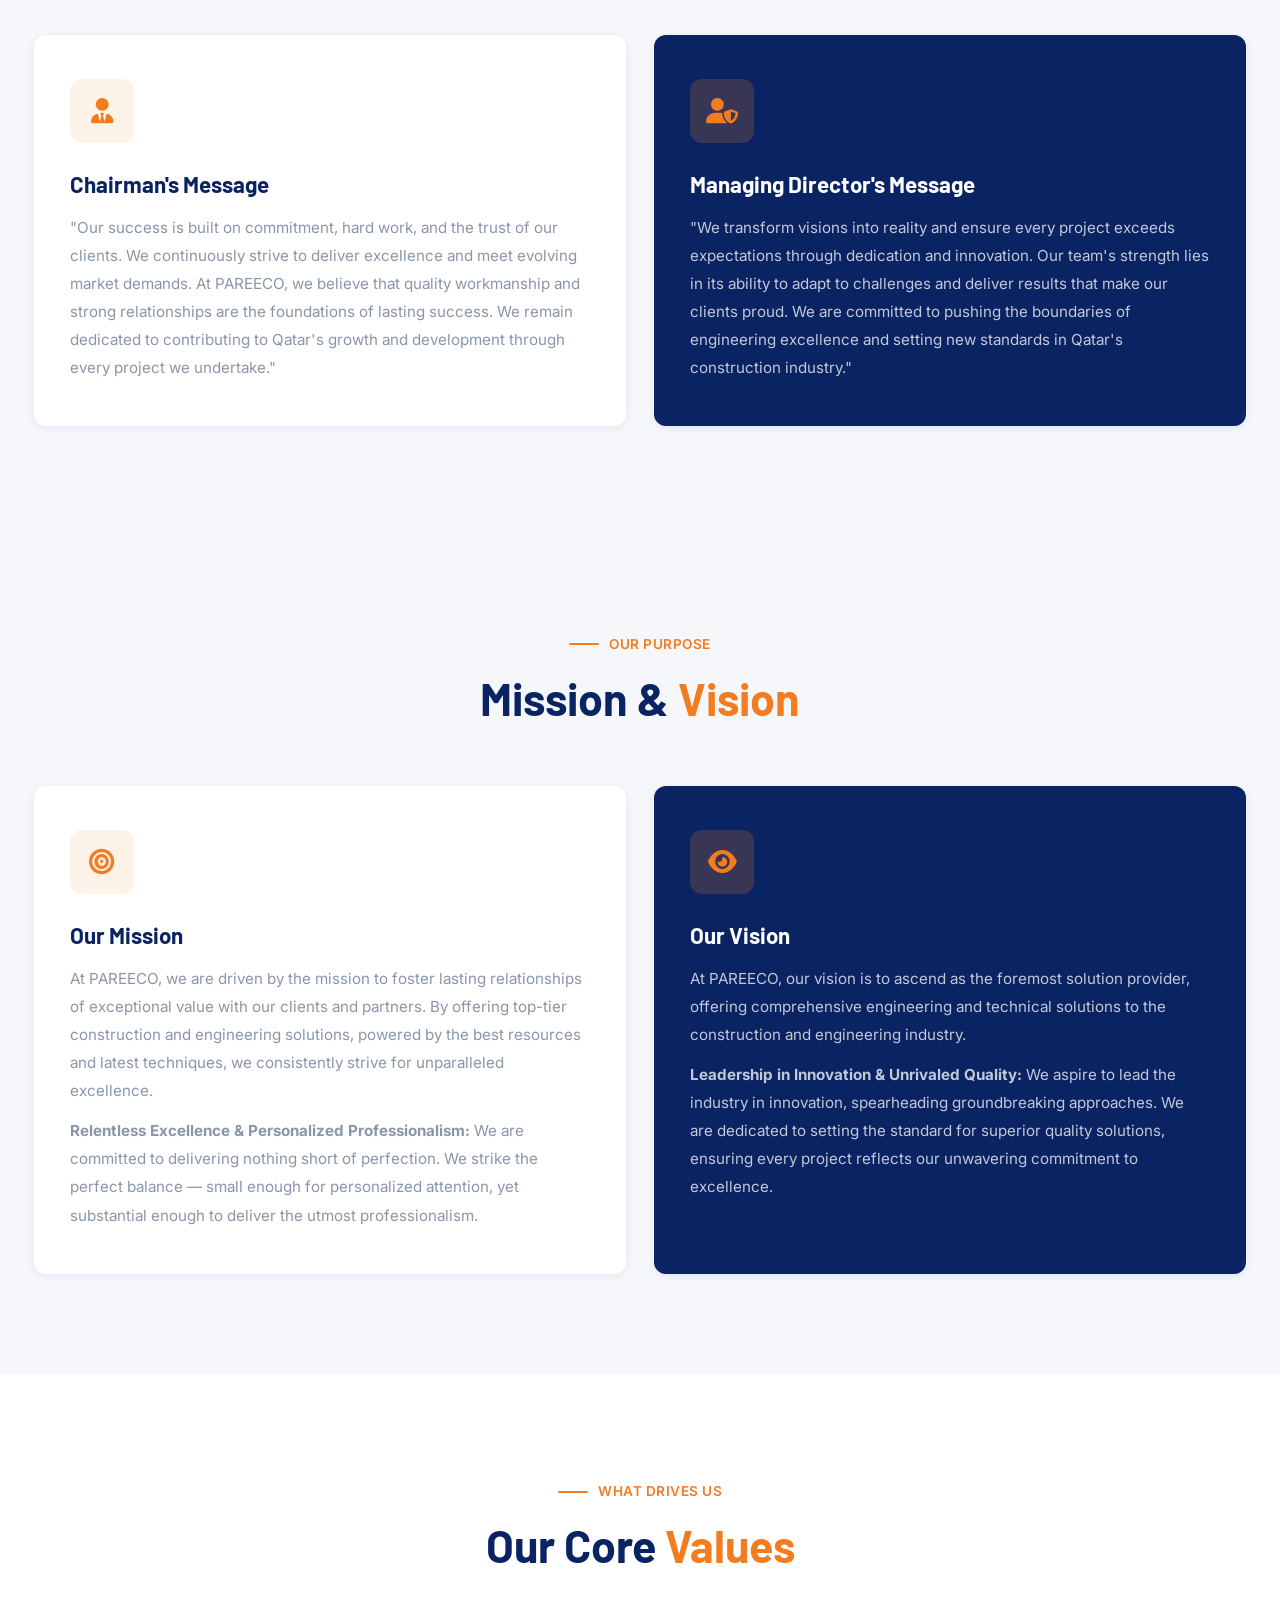
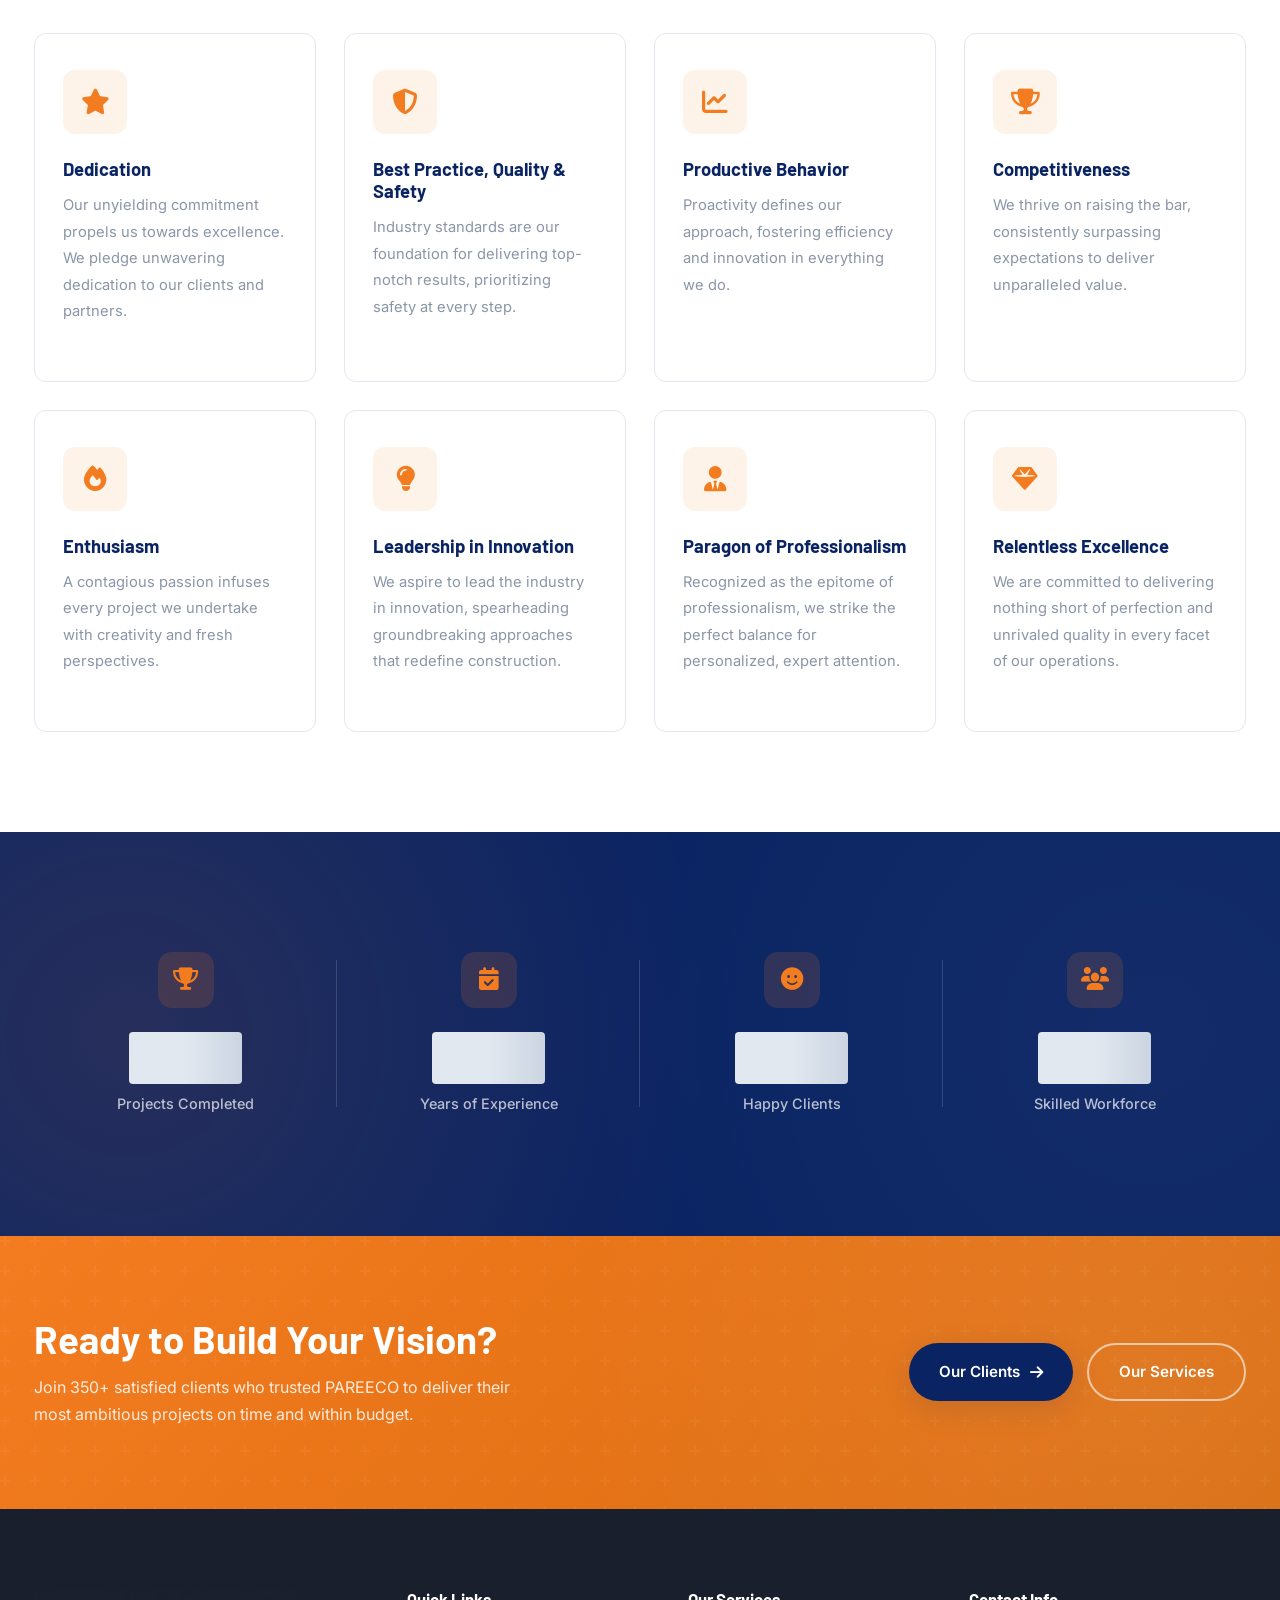
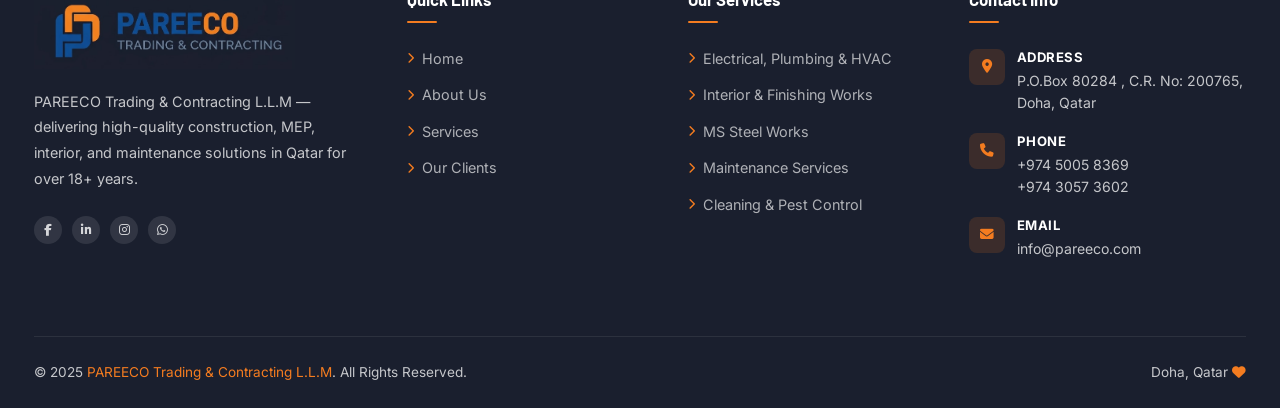
==== commit 656346a9: "adress and new logo" ====
--- a/about.html
+++ b/about.html
@@ -16,7 +16,7 @@
     <div class="container">
       <div class="topbar-left">
         <a href="tel:+97450058369" class="topbar-item"><i class="fas fa-phone"></i> +974 5005 8369</a>
-        <a href="tel:+97477192691" class="topbar-item"><i class="fas fa-phone"></i> +974 7719 2691</a>
+        <a href="tel:+97430573602" class="topbar-item"><i class="fas fa-phone"></i> +974 3057 3602</a>
         <a href="mailto:info@pareeco.com" class="topbar-item"><i class="fas fa-envelope"></i>
           info@pareeco.com</a>
       </div>
@@ -31,7 +31,7 @@
   <nav class="navbar" id="navbar">
     <div class="container">
       <a href="index.html" class="logo">
-        <div class="logo-icon"><img src="logo and name.png" alt="PAREECO Trading and Contracting"
+        <div class="logo-icon"><img src="Pareeco Trading & Contracting logo.png" alt="PAREECO Trading and Contracting"
             style="height:80px;width:auto;" /></div>
       </a>
       <ul class="nav-links">
@@ -293,15 +293,18 @@
           <h4>Contact Info</h4>
           <div class="footer-contact-item">
             <div class="footer-contact-icon"><i class="fas fa-map-marker-alt"></i></div>
-            <div class="footer-contact-info"><strong>Address</strong>P.O. Box 80284, Doha, Qatar</div>
+            <div class="footer-contact-info"><strong>Address</strong>P.O.Box 80284 , C.R. No: 200765, Doha, Qatar</div>
           </div>
           <div class="footer-contact-item">
             <div class="footer-contact-icon"><i class="fas fa-phone"></i></div>
-            <div class="footer-contact-info"><strong>Phone</strong>+974 5005 8369<br>+974 7719 2691</div>
+            <div class="footer-contact-info"><strong>Phone</strong><a href="tel:+97450058369"
+                style="color:inherit;text-decoration:none;">+974 5005 8369</a><br><a href="tel:+97430573602"
+                style="color:inherit;text-decoration:none;">+974 3057 3602</a></div>
           </div>
           <div class="footer-contact-item">
             <div class="footer-contact-icon"><i class="fas fa-envelope"></i></div>
-            <div class="footer-contact-info"><strong>Email</strong>info@pareeco.com</div>
+            <div class="footer-contact-info"><strong>Email</strong><a href="mailto:info@pareeco.com"
+                style="color:inherit;text-decoration:none;">info@pareeco.com</a></div>
           </div>
         </div>
       </div>
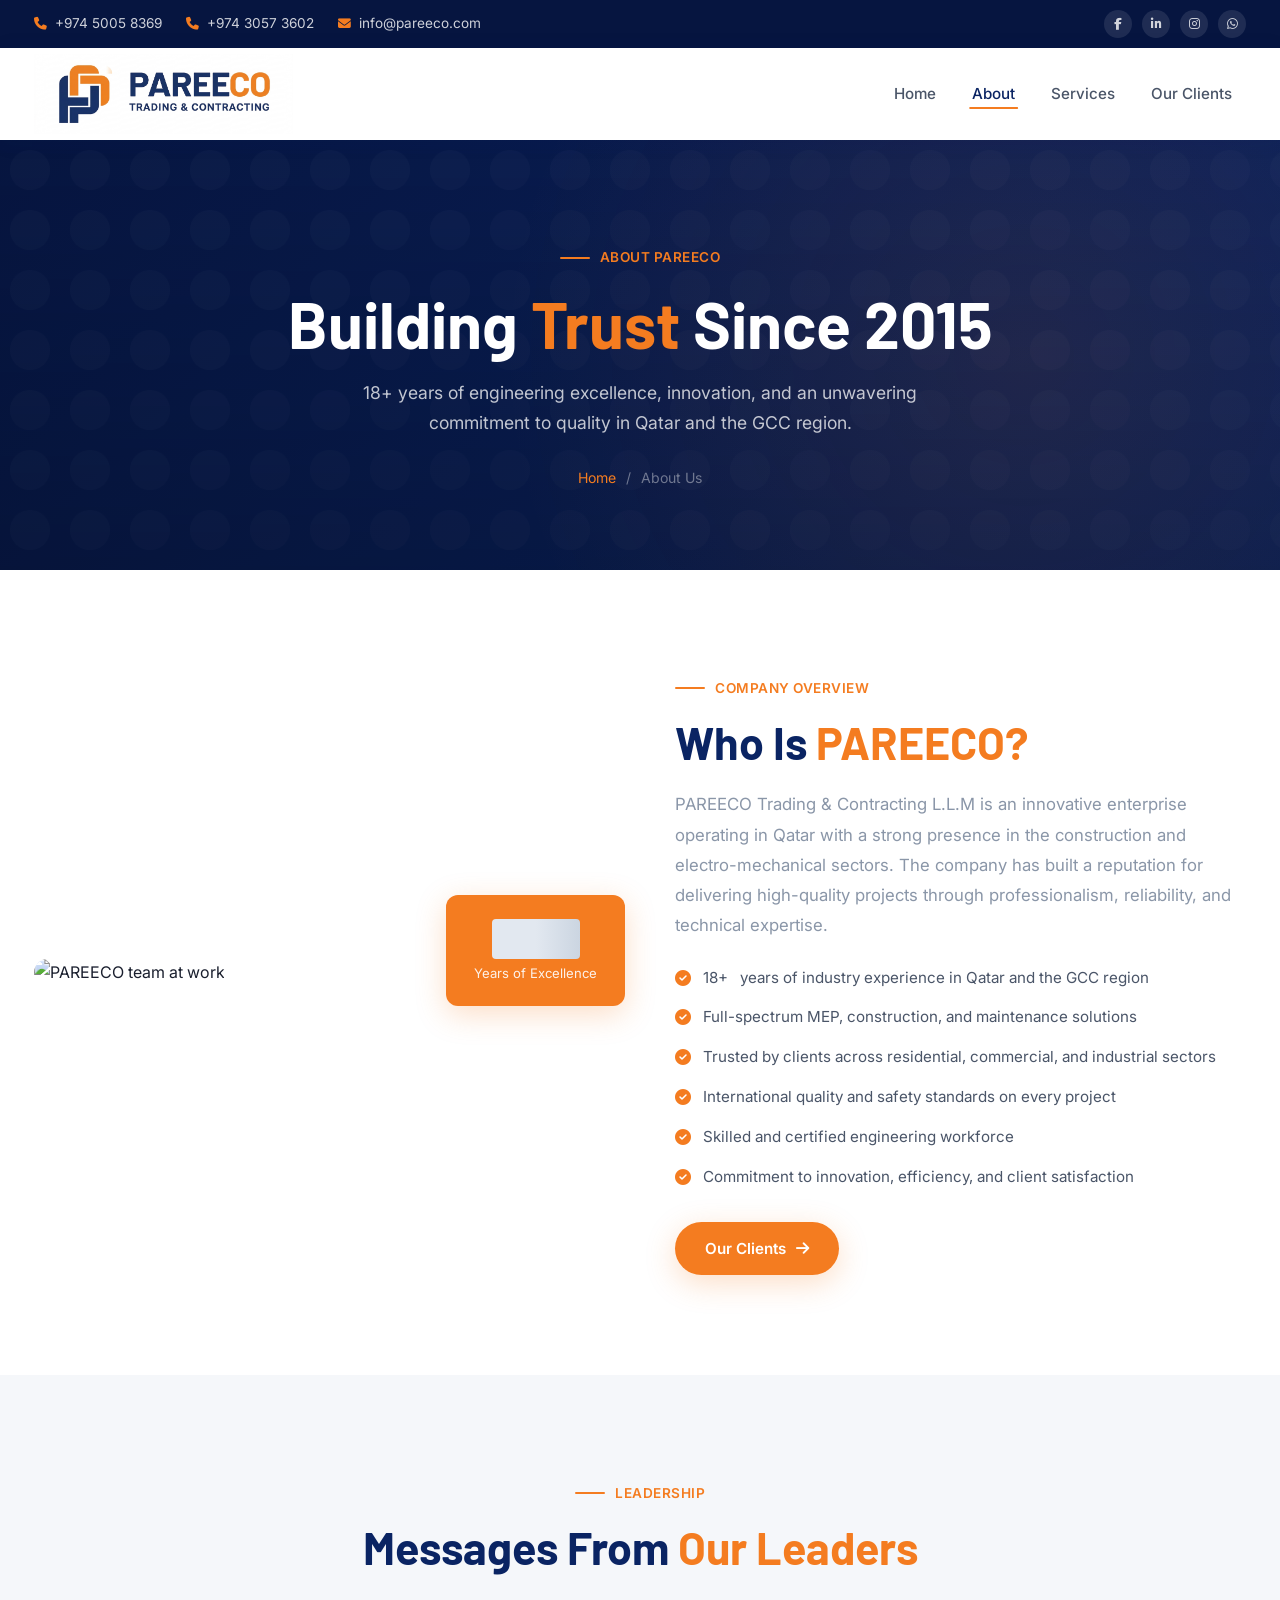
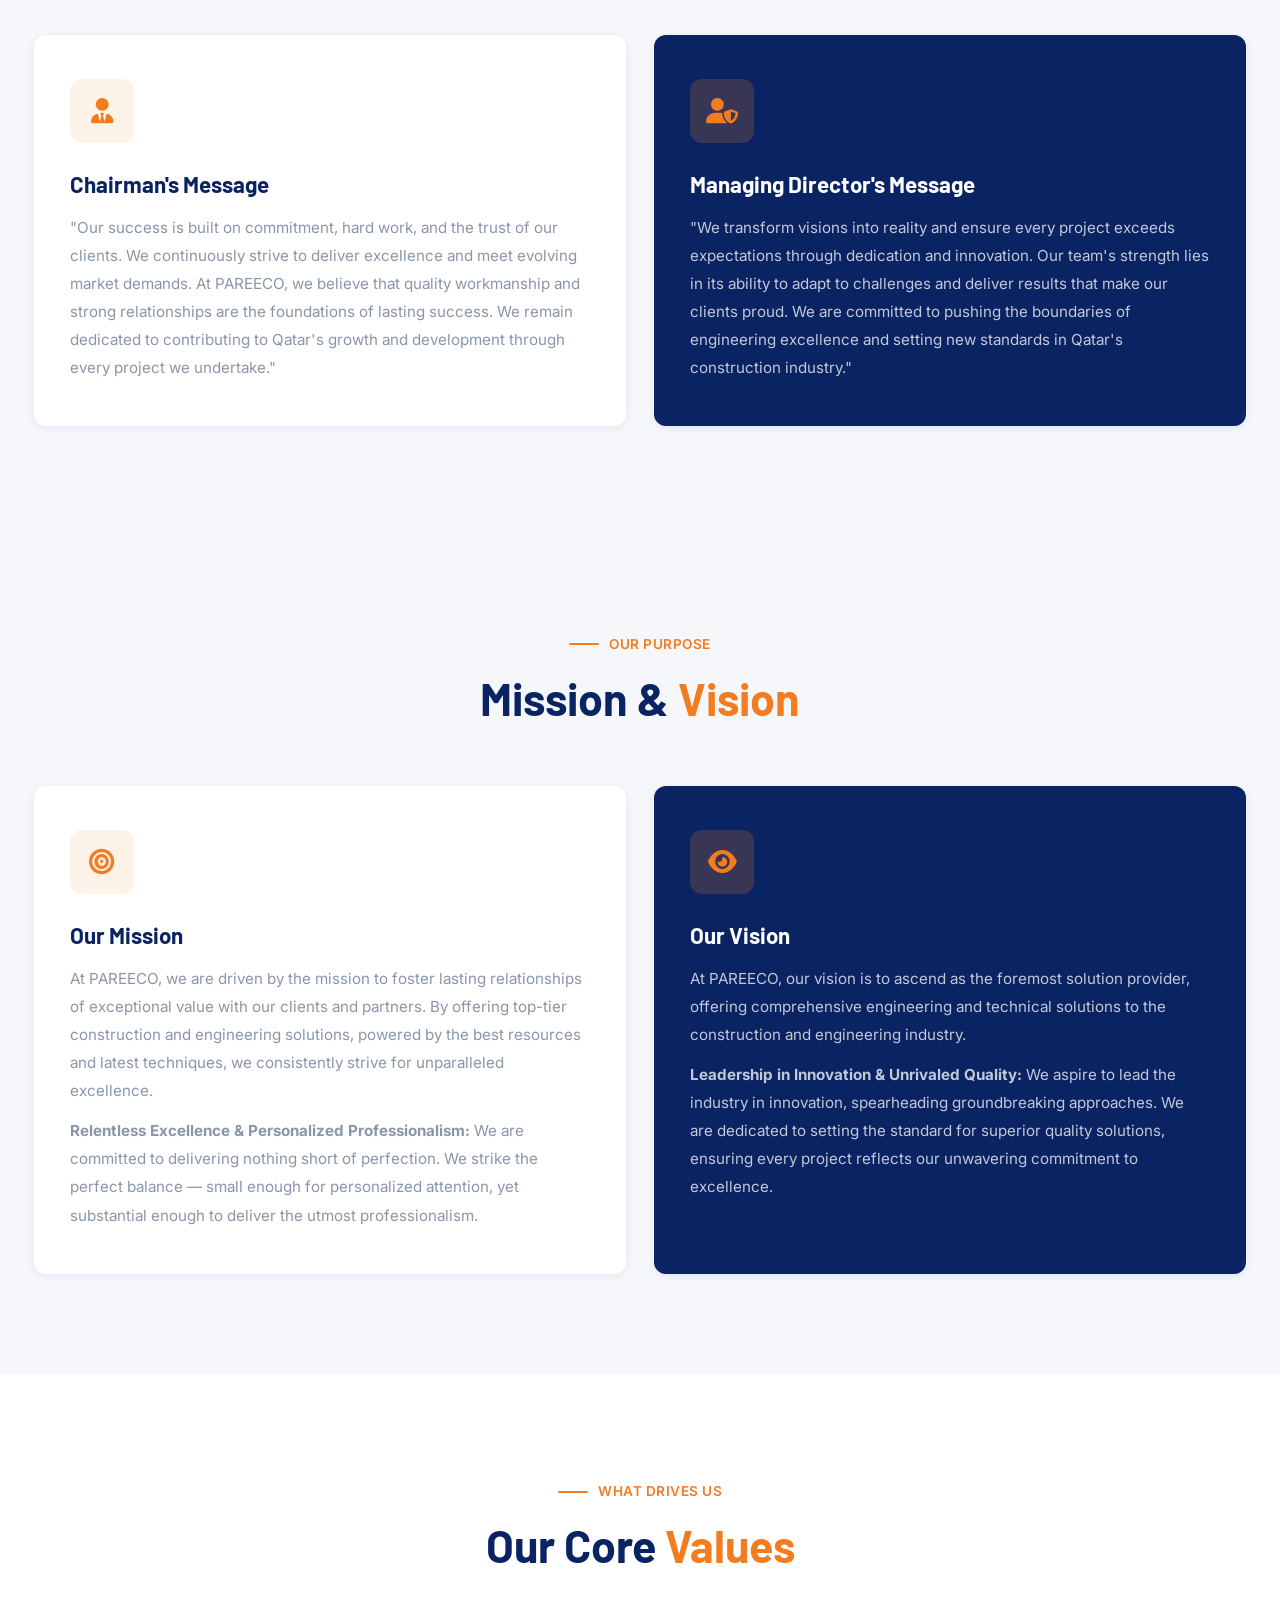
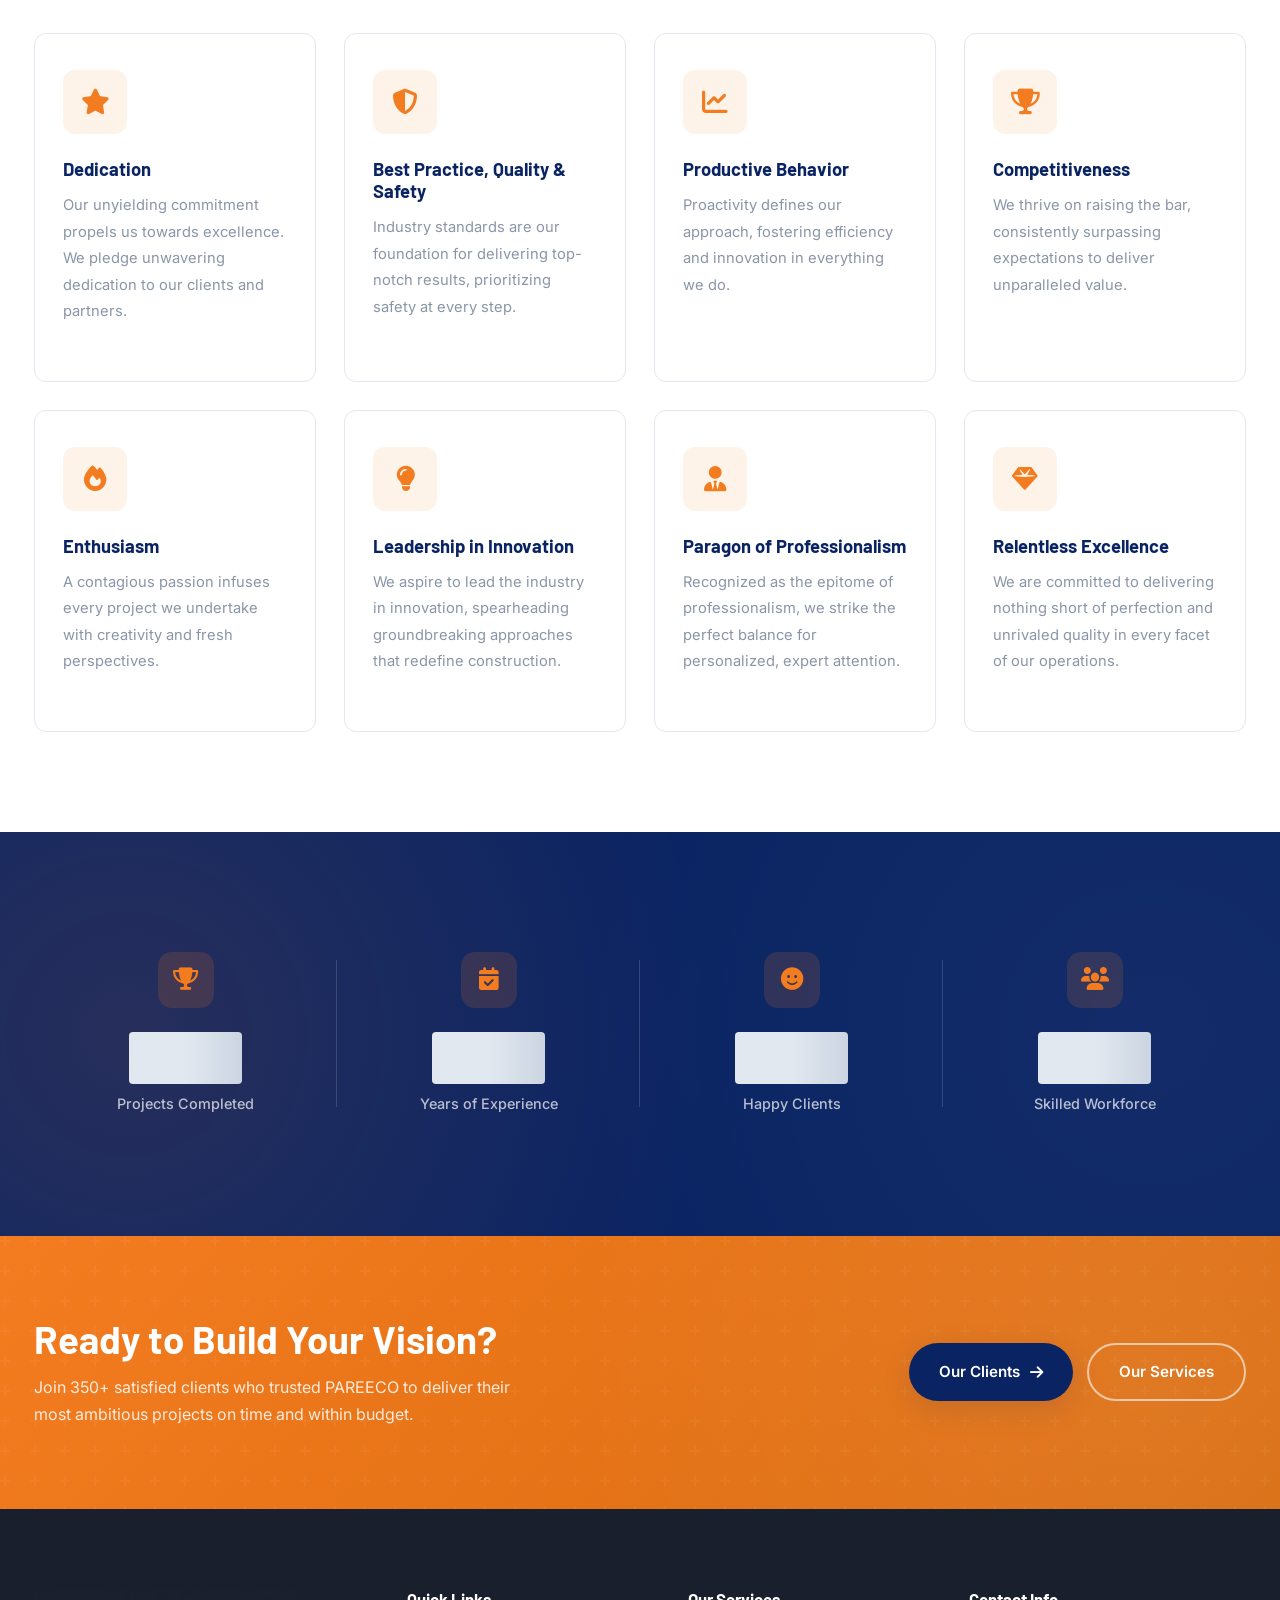
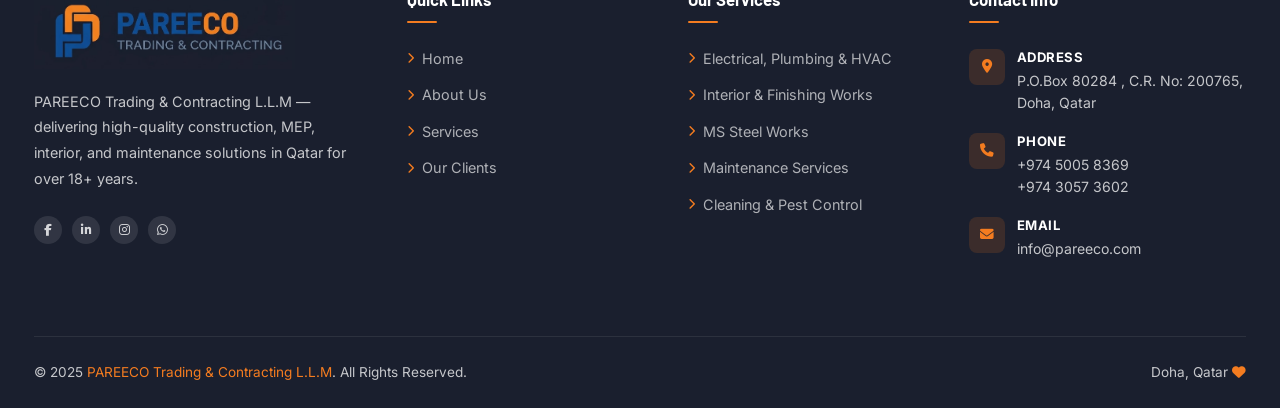
==== commit ce528401: "year change" ====
--- a/about.html
+++ b/about.html
@@ -53,7 +53,7 @@
     <div class="container">
       <div class="page-hero-content">
         <div class="section-tag" style="justify-content:center;">About PAREECO</div>
-        <h1>Building <span>Trust</span> Since 2006</h1>
+        <h1>Building <span>Trust</span> Since 2015</h1>
         <p><span class="dynamic-yoe">18+</span> years of engineering excellence, innovation, and an unwavering
           commitment to quality in Qatar and the GCC region.</p>
         <nav class="breadcrumb"><a href="index.html">Home</a><span>/</span><span>About Us</span></nav>
--- a/css/styles.css
+++ b/css/styles.css
@@ -27,7 +27,9 @@
   --font-heading: 'Barlow', sans-serif;
 }
 
-*, *::before, *::after {
+*,
+*::before,
+*::after {
   margin: 0;
   padding: 0;
   box-sizing: border-box;
@@ -47,7 +49,12 @@
 }
 
 /* ===== TYPOGRAPHY ===== */
-h1, h2, h3, h4, h5, h6 {
+h1,
+h2,
+h3,
+h4,
+h5,
+h6 {
   font-family: var(--font-heading);
   font-weight: 700;
   line-height: 1.2;
@@ -123,9 +130,11 @@
 .btn::before {
   content: '';
   position: absolute;
-  top: 0; left: -100%;
-  width: 100%; height: 100%;
-  background: rgba(255,255,255,0.15);
+  top: 0;
+  left: -100%;
+  width: 100%;
+  height: 100%;
+  background: rgba(255, 255, 255, 0.15);
   transition: left 0.4s ease;
 }
 
@@ -148,11 +157,11 @@
 .btn-outline {
   background: transparent;
   color: var(--white);
-  border: 2px solid rgba(255,255,255,0.6);
+  border: 2px solid rgba(255, 255, 255, 0.6);
 }
 
 .btn-outline:hover {
-  background: rgba(255,255,255,0.1);
+  background: rgba(255, 255, 255, 0.1);
   border-color: var(--white);
   transform: translateY(-2px);
 }
@@ -191,7 +200,7 @@
 /* ===== TOPBAR ===== */
 .topbar {
   background: var(--primary-dark);
-  color: rgba(255,255,255,0.8);
+  color: rgba(255, 255, 255, 0.8);
   font-size: 0.85rem;
   padding: 10px 0;
 }
@@ -214,14 +223,19 @@
   display: flex;
   align-items: center;
   gap: 8px;
-  color: rgba(255,255,255,0.8);
+  color: rgba(255, 255, 255, 0.8);
   text-decoration: none;
   transition: var(--transition);
 }
 
-.topbar-item:hover { color: var(--accent); }
-
-.topbar-item i { color: var(--accent); font-size: 0.8rem; }
+.topbar-item:hover {
+  color: var(--accent);
+}
+
+.topbar-item i {
+  color: var(--accent);
+  font-size: 0.8rem;
+}
 
 .topbar-social {
   display: flex;
@@ -233,11 +247,11 @@
   width: 28px;
   height: 28px;
   border-radius: 50%;
-  background: rgba(255,255,255,0.1);
+  background: rgba(255, 255, 255, 0.1);
   display: flex;
   align-items: center;
   justify-content: center;
-  color: rgba(255,255,255,0.8);
+  color: rgba(255, 255, 255, 0.8);
   text-decoration: none;
   font-size: 0.75rem;
   transition: var(--transition);
@@ -255,12 +269,12 @@
   top: 0;
   z-index: 1000;
   background: var(--white);
-  box-shadow: 0 2px 20px rgba(10,36,99,0.08);
+  box-shadow: 0 2px 20px rgba(10, 36, 99, 0.08);
   transition: var(--transition);
 }
 
 .navbar.scrolled {
-  box-shadow: 0 4px 30px rgba(10,36,99,0.15);
+  box-shadow: 0 4px 30px rgba(10, 36, 99, 0.15);
 }
 
 .navbar .container {
@@ -345,16 +359,20 @@
 .nav-links a::after {
   content: '';
   position: absolute;
-  bottom: 2px; left: 50%;
+  bottom: 2px;
+  left: 50%;
   transform: translateX(-50%);
-  width: 0; height: 2px;
+  width: 0;
+  height: 2px;
   background: var(--accent);
   border-radius: 2px;
   transition: width 0.3s ease;
 }
 
 .nav-links a:hover::after,
-.nav-links a.active::after { width: 70%; }
+.nav-links a.active::after {
+  width: 70%;
+}
 
 .nav-links a:hover,
 .nav-links a.active {
@@ -380,9 +398,18 @@
   transition: var(--transition);
 }
 
-.hamburger.active span:nth-child(1) { transform: translateY(7px) rotate(45deg); }
-.hamburger.active span:nth-child(2) { opacity: 0; transform: translateX(-10px); }
-.hamburger.active span:nth-child(3) { transform: translateY(-7px) rotate(-45deg); }
+.hamburger.active span:nth-child(1) {
+  transform: translateY(7px) rotate(45deg);
+}
+
+.hamburger.active span:nth-child(2) {
+  opacity: 0;
+  transform: translateX(-10px);
+}
+
+.hamburger.active span:nth-child(3) {
+  transform: translateY(-7px) rotate(-45deg);
+}
 
 .hero {
   background: linear-gradient(135deg, var(--primary-dark) 0%, var(--primary) 50%, var(--primary-light) 100%);
@@ -397,17 +424,17 @@
   position: absolute;
   inset: 0;
   background-image:
-    radial-gradient(circle at 20% 50%, rgba(244,124,32,0.08) 0%, transparent 50%),
-    radial-gradient(circle at 80% 20%, rgba(255,255,255,0.04) 0%, transparent 40%),
-    linear-gradient(0deg, rgba(0,0,0,0.15) 0%, transparent 100%);
+    radial-gradient(circle at 20% 50%, rgba(244, 124, 32, 0.08) 0%, transparent 50%),
+    radial-gradient(circle at 80% 20%, rgba(255, 255, 255, 0.04) 0%, transparent 40%),
+    linear-gradient(0deg, rgba(0, 0, 0, 0.15) 0%, transparent 100%);
 }
 
 .hero-grid {
   position: absolute;
   inset: 0;
   background-image:
-    linear-gradient(rgba(255,255,255,0.03) 1px, transparent 1px),
-    linear-gradient(90deg, rgba(255,255,255,0.03) 1px, transparent 1px);
+    linear-gradient(rgba(255, 255, 255, 0.03) 1px, transparent 1px),
+    linear-gradient(90deg, rgba(255, 255, 255, 0.03) 1px, transparent 1px);
   background-size: 60px 60px;
 }
 
@@ -428,8 +455,8 @@
   display: inline-flex;
   align-items: center;
   gap: 8px;
-  background: rgba(244,124,32,0.15);
-  border: 1px solid rgba(244,124,32,0.3);
+  background: rgba(244, 124, 32, 0.15);
+  border: 1px solid rgba(244, 124, 32, 0.3);
   color: var(--accent);
   padding: 8px 16px;
   border-radius: 50px;
@@ -441,7 +468,9 @@
   animation: fadeInDown 0.6s ease forwards;
 }
 
-.hero-badge i { font-size: 0.9rem; }
+.hero-badge i {
+  font-size: 0.9rem;
+}
 
 .hero h1 {
   font-family: var(--font-heading);
@@ -466,16 +495,16 @@
 }
 
 .hero-tag {
-  background: rgba(255,255,255,0.1);
-  color: rgba(255,255,255,0.85);
+  background: rgba(255, 255, 255, 0.1);
+  color: rgba(255, 255, 255, 0.85);
   padding: 6px 14px;
   border-radius: 50px;
   font-size: 0.82rem;
-  border: 1px solid rgba(255,255,255,0.15);
+  border: 1px solid rgba(255, 255, 255, 0.15);
 }
 
 .hero-desc {
-  color: rgba(255,255,255,0.75);
+  color: rgba(255, 255, 255, 0.75);
   font-size: 1rem;
   margin-bottom: 28px;
   max-width: 480px;
@@ -531,7 +560,7 @@
 }
 
 .hero-stat:not(:last-child) {
-  border-bottom: 1px solid rgba(255,255,255,0.2);
+  border-bottom: 1px solid rgba(255, 255, 255, 0.2);
   margin-bottom: 8px;
 }
 
@@ -547,7 +576,7 @@
 
 .hero-stat .label {
   font-size: 0.8rem;
-  color: rgba(255,255,255,0.85);
+  color: rgba(255, 255, 255, 0.85);
   margin-top: 4px;
 }
 
@@ -560,14 +589,16 @@
   flex-direction: column;
   align-items: center;
   gap: 8px;
-  color: rgba(255,255,255,0.6);
+  color: rgba(255, 255, 255, 0.6);
   font-size: 0.8rem;
   animation: bounce 2s infinite;
   z-index: 1;
   text-decoration: none;
 }
 
-.hero-scroll i { font-size: 1.2rem; }
+.hero-scroll i {
+  font-size: 1.2rem;
+}
 
 /* ===== ABOUT STRIP (Home) ===== */
 .about-strip {
@@ -616,7 +647,7 @@
 
 .about-badge .text {
   font-size: 0.8rem;
-  color: rgba(255,255,255,0.8);
+  color: rgba(255, 255, 255, 0.8);
   margin-top: 4px;
 }
 
@@ -648,7 +679,10 @@
   flex-shrink: 0;
 }
 
-.about-feature-icon i { color: var(--accent); font-size: 1rem; }
+.about-feature-icon i {
+  color: var(--accent);
+  font-size: 1rem;
+}
 
 .about-feature h4 {
   font-size: 0.92rem;
@@ -697,7 +731,8 @@
 .service-card::before {
   content: '';
   position: absolute;
-  top: 0; left: 0;
+  top: 0;
+  left: 0;
   width: 4px;
   height: 100%;
   background: var(--accent);
@@ -706,7 +741,9 @@
   transition: transform 0.3s ease;
 }
 
-.service-card:hover::before { transform: scaleY(1); }
+.service-card:hover::before {
+  transform: scaleY(1);
+}
 
 .service-card:hover {
   border-color: transparent;
@@ -736,7 +773,9 @@
   transition: var(--transition);
 }
 
-.service-card:hover .service-card-icon i { color: white; }
+.service-card:hover .service-card-icon i {
+  color: white;
+}
 
 .service-card h3 {
   font-size: 1.15rem;
@@ -762,8 +801,14 @@
   transition: var(--transition);
 }
 
-.service-card .learn-more i { font-size: 0.75rem; transition: transform 0.3s ease; }
-.service-card .learn-more:hover i { transform: translateX(4px); }
+.service-card .learn-more i {
+  font-size: 0.75rem;
+  transition: transform 0.3s ease;
+}
+
+.service-card .learn-more:hover i {
+  transform: translateX(4px);
+}
 
 /* ===== STATS SECTION ===== */
 .stats-section {
@@ -778,8 +823,8 @@
   position: absolute;
   inset: 0;
   background:
-    radial-gradient(circle at 10% 50%, rgba(244,124,32,0.12) 0%, transparent 50%),
-    radial-gradient(circle at 90% 50%, rgba(255,255,255,0.04) 0%, transparent 50%);
+    radial-gradient(circle at 10% 50%, rgba(244, 124, 32, 0.12) 0%, transparent 50%),
+    radial-gradient(circle at 90% 50%, rgba(255, 255, 255, 0.04) 0%, transparent 50%);
 }
 
 .stats-grid {
@@ -799,23 +844,28 @@
 .stat-item:not(:last-child)::after {
   content: '';
   position: absolute;
-  right: 0; top: 20%; bottom: 20%;
+  right: 0;
+  top: 20%;
+  bottom: 20%;
   width: 1px;
-  background: rgba(255,255,255,0.15);
+  background: rgba(255, 255, 255, 0.15);
 }
 
 .stat-item .stat-icon {
   width: 56px;
   height: 56px;
   border-radius: 14px;
-  background: rgba(244,124,32,0.15);
+  background: rgba(244, 124, 32, 0.15);
   display: flex;
   align-items: center;
   justify-content: center;
   margin: 0 auto 20px;
 }
 
-.stat-item .stat-icon i { color: var(--accent); font-size: 1.4rem; }
+.stat-item .stat-icon i {
+  color: var(--accent);
+  font-size: 1.4rem;
+}
 
 .stat-number {
   font-family: var(--font-heading);
@@ -826,11 +876,13 @@
   display: block;
 }
 
-.stat-number span { color: var(--accent); }
+.stat-number span {
+  color: var(--accent);
+}
 
 .stat-label {
   font-size: 0.9rem;
-  color: rgba(255,255,255,0.7);
+  color: rgba(255, 255, 255, 0.7);
   margin-top: 8px;
   font-weight: 500;
 }
@@ -922,11 +974,16 @@
   position: absolute;
   inset: 0;
   background:
-    radial-gradient(circle at 80% 20%, rgba(244,124,32,0.08) 0%, transparent 50%);
-}
-
-.projects-section .section-tag { color: var(--accent); }
-.projects-section .section-title { color: var(--white); }
+    radial-gradient(circle at 80% 20%, rgba(244, 124, 32, 0.08) 0%, transparent 50%);
+}
+
+.projects-section .section-tag {
+  color: var(--accent);
+}
+
+.projects-section .section-title {
+  color: var(--white);
+}
 
 .projects-header {
   display: flex;
@@ -963,12 +1020,14 @@
   display: block;
 }
 
-.project-card:hover img { transform: scale(1.05); }
+.project-card:hover img {
+  transform: scale(1.05);
+}
 
 .project-card-overlay {
   position: absolute;
   inset: 0;
-  background: linear-gradient(to top, rgba(6,21,64,0.9) 0%, transparent 60%);
+  background: linear-gradient(to top, rgba(6, 21, 64, 0.9) 0%, transparent 60%);
   display: flex;
   flex-direction: column;
   justify-content: flex-end;
@@ -999,7 +1058,7 @@
   flex-direction: column;
   gap: 6px;
   font-size: 0.82rem;
-  color: rgba(255,255,255,0.75);
+  color: rgba(255, 255, 255, 0.75);
 }
 
 .project-meta span {
@@ -1008,7 +1067,9 @@
   gap: 6px;
 }
 
-.project-meta i { color: var(--accent); }
+.project-meta i {
+  color: var(--accent);
+}
 
 .project-learn {
   display: inline-flex;
@@ -1035,7 +1096,9 @@
   gap: 28px;
 }
 
-.projects-side .project-card img { height: 168px; }
+.projects-side .project-card img {
+  height: 168px;
+}
 
 /* ===== CTA SECTION ===== */
 .cta-section {
@@ -1050,7 +1113,7 @@
   position: absolute;
   inset: 0;
   background:
-    radial-gradient(circle at 90% 50%, rgba(255,255,255,0.08) 0%, transparent 50%),
+    radial-gradient(circle at 90% 50%, rgba(255, 255, 255, 0.08) 0%, transparent 50%),
     url("data:image/svg+xml,%3Csvg width='60' height='60' viewBox='0 0 60 60' xmlns='http://www.w3.org/2000/svg'%3E%3Cg fill='none' fill-rule='evenodd'%3E%3Cg fill='%23ffffff' fill-opacity='0.04'%3E%3Cpath d='M36 34v-4h-2v4h-4v2h4v4h2v-4h4v-2h-4zm0-30V0h-2v4h-4v2h4v4h2V6h4V4h-4zM6 34v-4H4v4H0v2h4v4h2v-4h4v-2H6zM6 4V0H4v4H0v2h4v4h2V6h4V4H6z'/%3E%3C/g%3E%3C/g%3E%3C/svg%3E");
 }
 
@@ -1072,7 +1135,7 @@
 }
 
 .cta-content p {
-  color: rgba(255,255,255,0.85);
+  color: rgba(255, 255, 255, 0.85);
   font-size: 1rem;
   max-width: 480px;
 }
@@ -1086,7 +1149,7 @@
 /* ===== FOOTER ===== */
 .footer {
   background: var(--dark);
-  color: rgba(255,255,255,0.75);
+  color: rgba(255, 255, 255, 0.75);
   padding: 80px 0 0;
 }
 
@@ -1095,7 +1158,7 @@
   grid-template-columns: 1.4fr 1fr 1fr 1.2fr;
   gap: 50px;
   padding-bottom: 60px;
-  border-bottom: 1px solid rgba(255,255,255,0.08);
+  border-bottom: 1px solid rgba(255, 255, 255, 0.08);
 }
 
 .footer-col h4 {
@@ -1110,8 +1173,10 @@
 .footer-col h4::after {
   content: '';
   position: absolute;
-  bottom: 0; left: 0;
-  width: 30px; height: 2px;
+  bottom: 0;
+  left: 0;
+  width: 30px;
+  height: 2px;
   background: var(--accent);
   border-radius: 2px;
 }
@@ -1135,7 +1200,7 @@
 }
 
 .footer-links a {
-  color: rgba(255,255,255,0.65);
+  color: rgba(255, 255, 255, 0.65);
   text-decoration: none;
   font-size: 0.9rem;
   display: flex;
@@ -1144,8 +1209,15 @@
   transition: var(--transition);
 }
 
-.footer-links a i { color: var(--accent); font-size: 0.7rem; }
-.footer-links a:hover { color: var(--accent); transform: translateX(4px); }
+.footer-links a i {
+  color: var(--accent);
+  font-size: 0.7rem;
+}
+
+.footer-links a:hover {
+  color: var(--accent);
+  transform: translateX(4px);
+}
 
 .footer-contact-item {
   display: flex;
@@ -1158,7 +1230,7 @@
   width: 36px;
   height: 36px;
   border-radius: 8px;
-  background: rgba(244,124,32,0.15);
+  background: rgba(244, 124, 32, 0.15);
   display: flex;
   align-items: center;
   justify-content: center;
@@ -1166,7 +1238,10 @@
   margin-top: 2px;
 }
 
-.footer-contact-icon i { color: var(--accent); font-size: 0.85rem; }
+.footer-contact-icon i {
+  color: var(--accent);
+  font-size: 0.85rem;
+}
 
 .footer-contact-info {
   font-size: 0.88rem;
@@ -1210,14 +1285,19 @@
   position: absolute;
   inset: 0;
   background:
-    radial-gradient(circle at 80% 50%, rgba(244,124,32,0.1) 0%, transparent 50%),
-    linear-gradient(0deg, rgba(0,0,0,0.2) 0%, transparent 100%),
+    radial-gradient(circle at 80% 50%, rgba(244, 124, 32, 0.1) 0%, transparent 50%),
+    linear-gradient(0deg, rgba(0, 0, 0, 0.2) 0%, transparent 100%),
     url("data:image/svg+xml,%3Csvg width='60' height='60' viewBox='0 0 60 60' xmlns='http://www.w3.org/2000/svg'%3E%3Cg fill='none' fill-rule='evenodd'%3E%3Cg fill='%23ffffff' fill-opacity='0.02'%3E%3Ccircle cx='30' cy='30' r='20'/%3E%3C/g%3E%3C/g%3E%3C/svg%3E");
 }
 
-.page-hero .container { position: relative; z-index: 1; }
-
-.page-hero-content { text-align: center; }
+.page-hero .container {
+  position: relative;
+  z-index: 1;
+}
+
+.page-hero-content {
+  text-align: center;
+}
 
 .page-hero h1 {
   font-family: var(--font-heading);
@@ -1226,10 +1306,12 @@
   margin-bottom: 16px;
 }
 
-.page-hero h1 span { color: var(--accent); }
+.page-hero h1 span {
+  color: var(--accent);
+}
 
 .page-hero p {
-  color: rgba(255,255,255,0.75);
+  color: rgba(255, 255, 255, 0.75);
   font-size: 1.1rem;
   max-width: 560px;
   margin: 0 auto 28px;
@@ -1241,7 +1323,7 @@
   justify-content: center;
   gap: 10px;
   font-size: 0.88rem;
-  color: rgba(255,255,255,0.6);
+  color: rgba(255, 255, 255, 0.6);
 }
 
 .breadcrumb a {
@@ -1249,7 +1331,9 @@
   text-decoration: none;
 }
 
-.breadcrumb span { color: rgba(255,255,255,0.4); }
+.breadcrumb span {
+  color: rgba(255, 255, 255, 0.4);
+}
 
 /* ===== ABOUT PAGE ===== */
 .about-overview {
@@ -1294,7 +1378,11 @@
   line-height: 1;
 }
 
-.about-img-badge .lbl { font-size: 0.82rem; opacity: 0.9; margin-top: 4px; }
+.about-img-badge .lbl {
+  font-size: 0.82rem;
+  opacity: 0.9;
+  margin-top: 4px;
+}
 
 .about-list {
   list-style: none;
@@ -1312,7 +1400,10 @@
   color: var(--dark-gray);
 }
 
-.about-list li i { color: var(--accent); font-size: 1rem; }
+.about-list li i {
+  color: var(--accent);
+  font-size: 1rem;
+}
 
 /* ===== MISSION VISION ===== */
 .mv-section {
@@ -1353,32 +1444,48 @@
   background: var(--accent-light);
 }
 
-.mv-card:not(.accent) .mv-card-icon i { color: var(--accent); }
+.mv-card:not(.accent) .mv-card-icon i {
+  color: var(--accent);
+}
 
 .mv-card.accent .mv-card-icon {
-  background: rgba(244,124,32,0.2);
-}
-
-.mv-card.accent .mv-card-icon i { color: var(--accent); }
+  background: rgba(244, 124, 32, 0.2);
+}
+
+.mv-card.accent .mv-card-icon i {
+  color: var(--accent);
+}
 
 .mv-card h3 {
   font-size: 1.4rem;
   margin-bottom: 16px;
 }
 
-.mv-card:not(.accent) h3 { color: var(--primary); }
-.mv-card.accent h3 { color: var(--white); }
+.mv-card:not(.accent) h3 {
+  color: var(--primary);
+}
+
+.mv-card.accent h3 {
+  color: var(--white);
+}
 
 .mv-card p {
   font-size: 0.95rem;
   line-height: 1.85;
 }
 
-.mv-card:not(.accent) p { color: var(--gray); }
-.mv-card.accent p { color: rgba(255,255,255,0.75); }
+.mv-card:not(.accent) p {
+  color: var(--gray);
+}
+
+.mv-card.accent p {
+  color: rgba(255, 255, 255, 0.75);
+}
 
 /* ===== TEAM ===== */
-.team-section { background: var(--white); }
+.team-section {
+  background: var(--white);
+}
 
 .team-grid {
   display: grid;
@@ -1412,7 +1519,9 @@
   transition: transform 0.5s ease;
 }
 
-.team-card:hover .team-img img { transform: scale(1.08); }
+.team-card:hover .team-img img {
+  transform: scale(1.08);
+}
 
 .team-info {
   padding: 24px 20px;
@@ -1475,7 +1584,9 @@
   transition: transform 0.5s ease;
 }
 
-.service-detail-card:hover .service-detail-img img { transform: scale(1.05); }
+.service-detail-card:hover .service-detail-img img {
+  transform: scale(1.05);
+}
 
 .service-detail-content {
   padding: 28px;
@@ -1496,7 +1607,10 @@
   flex-shrink: 0;
 }
 
-.service-detail-icon i { color: var(--accent); font-size: 1.3rem; }
+.service-detail-icon i {
+  color: var(--accent);
+  font-size: 1.3rem;
+}
 
 .service-detail-content h3 {
   font-size: 1.2rem;
@@ -1527,10 +1641,15 @@
   color: var(--dark-gray);
 }
 
-.service-features li i { color: var(--accent); font-size: 0.75rem; }
+.service-features li i {
+  color: var(--accent);
+  font-size: 0.75rem;
+}
 
 /* ===== PROJECTS PAGE ===== */
-.portfolio-section { background: var(--white); }
+.portfolio-section {
+  background: var(--white);
+}
 
 .filter-bar {
   display: flex;
@@ -1574,7 +1693,10 @@
   transition: var(--transition);
 }
 
-.portfolio-card:hover { transform: translateY(-6px); box-shadow: var(--shadow-lg); }
+.portfolio-card:hover {
+  transform: translateY(-6px);
+  box-shadow: var(--shadow-lg);
+}
 
 .portfolio-card img {
   width: 100%;
@@ -1584,12 +1706,14 @@
   display: block;
 }
 
-.portfolio-card:hover img { transform: scale(1.05); }
+.portfolio-card:hover img {
+  transform: scale(1.05);
+}
 
 .portfolio-overlay {
   position: absolute;
   inset: 0;
-  background: linear-gradient(to top, rgba(6,21,64,0.92) 0%, rgba(6,21,64,0.3) 50%, transparent 100%);
+  background: linear-gradient(to top, rgba(6, 21, 64, 0.92) 0%, rgba(6, 21, 64, 0.3) 50%, transparent 100%);
   display: flex;
   flex-direction: column;
   justify-content: flex-end;
@@ -1614,7 +1738,7 @@
 }
 
 .portfolio-overlay p {
-  color: rgba(255,255,255,0.7);
+  color: rgba(255, 255, 255, 0.7);
   font-size: 0.82rem;
 }
 
@@ -1628,11 +1752,14 @@
   display: flex;
   align-items: center;
   gap: 5px;
-  color: rgba(255,255,255,0.7);
+  color: rgba(255, 255, 255, 0.7);
   font-size: 0.8rem;
 }
 
-.portfolio-meta i { color: var(--accent); font-size: 0.75rem; }
+.portfolio-meta i {
+  color: var(--accent);
+  font-size: 0.75rem;
+}
 
 /* ===== CONTACT PAGE ===== */
 .contact-section {
@@ -1660,8 +1787,8 @@
   margin-bottom: 10px;
 }
 
-.contact-info-card > p {
-  color: rgba(255,255,255,0.7);
+.contact-info-card>p {
+  color: rgba(255, 255, 255, 0.7);
   font-size: 0.92rem;
   margin-bottom: 36px;
 }
@@ -1674,20 +1801,25 @@
   transition: var(--transition);
 }
 
-.contact-detail:hover { transform: translateX(4px); }
+.contact-detail:hover {
+  transform: translateX(4px);
+}
 
 .contact-detail-icon {
   width: 44px;
   height: 44px;
   border-radius: 10px;
-  background: rgba(244,124,32,0.2);
+  background: rgba(244, 124, 32, 0.2);
   display: flex;
   align-items: center;
   justify-content: center;
   flex-shrink: 0;
 }
 
-.contact-detail-icon i { color: var(--accent); font-size: 1rem; }
+.contact-detail-icon i {
+  color: var(--accent);
+  font-size: 1rem;
+}
 
 .contact-detail-info strong {
   display: block;
@@ -1699,7 +1831,7 @@
 }
 
 .contact-detail-info span {
-  color: rgba(255,255,255,0.7);
+  color: rgba(255, 255, 255, 0.7);
   font-size: 0.92rem;
   line-height: 1.6;
 }
@@ -1717,7 +1849,7 @@
   margin-bottom: 8px;
 }
 
-.contact-form-card > p {
+.contact-form-card>p {
   color: var(--gray);
   margin-bottom: 32px;
   font-size: 0.92rem;
@@ -1735,7 +1867,9 @@
   gap: 8px;
 }
 
-.form-group.full { grid-column: 1 / -1; }
+.form-group.full {
+  grid-column: 1 / -1;
+}
 
 .form-group label {
   font-size: 0.88rem;
@@ -1763,10 +1897,12 @@
 .form-group select:focus,
 .form-group textarea:focus {
   border-color: var(--accent);
-  box-shadow: 0 0 0 4px rgba(244,124,32,0.1);
-}
-
-.form-group textarea { min-height: 140px; }
+  box-shadow: 0 0 0 4px rgba(244, 124, 32, 0.1);
+}
+
+.form-group textarea {
+  min-height: 140px;
+}
 
 .contact-map {
   margin-top: 60px;
@@ -1787,9 +1923,11 @@
 .mobile-nav {
   display: none;
   position: fixed;
-  top: 0; left: 0;
-  width: 100%; height: 100%;
-  background: rgba(10,36,99,0.97);
+  top: 0;
+  left: 0;
+  width: 100%;
+  height: 100%;
+  background: rgba(10, 36, 99, 0.97);
   z-index: 999;
   flex-direction: column;
   align-items: center;
@@ -1814,11 +1952,14 @@
   transition: var(--transition);
 }
 
-.mobile-nav a:hover { color: var(--accent); }
+.mobile-nav a:hover {
+  color: var(--accent);
+}
 
 .mobile-nav-close {
   position: absolute;
-  top: 20px; right: 24px;
+  top: 20px;
+  right: 24px;
   background: none;
   border: none;
   color: white;
@@ -1827,37 +1968,82 @@
   transition: var(--transition);
 }
 
-.mobile-nav-close:hover { color: var(--accent); transform: rotate(90deg); }
+.mobile-nav-close:hover {
+  color: var(--accent);
+  transform: rotate(90deg);
+}
 
 /* ===== ANIMATIONS ===== */
 @keyframes fadeInDown {
-  from { opacity: 0; transform: translateY(-20px); }
-  to { opacity: 1; transform: translateY(0); }
+  from {
+    opacity: 0;
+    transform: translateY(-20px);
+  }
+
+  to {
+    opacity: 1;
+    transform: translateY(0);
+  }
 }
 
 @keyframes fadeInUp {
-  from { opacity: 0; transform: translateY(30px); }
-  to { opacity: 1; transform: translateY(0); }
+  from {
+    opacity: 0;
+    transform: translateY(30px);
+  }
+
+  to {
+    opacity: 1;
+    transform: translateY(0);
+  }
 }
 
 @keyframes fadeInRight {
-  from { opacity: 0; transform: translateX(40px); }
-  to { opacity: 1; transform: translateX(0); }
+  from {
+    opacity: 0;
+    transform: translateX(40px);
+  }
+
+  to {
+    opacity: 1;
+    transform: translateX(0);
+  }
 }
 
 @keyframes fadeInLeft {
-  from { opacity: 0; transform: translateX(-40px); }
-  to { opacity: 1; transform: translateX(0); }
+  from {
+    opacity: 0;
+    transform: translateX(-40px);
+  }
+
+  to {
+    opacity: 1;
+    transform: translateX(0);
+  }
 }
 
 @keyframes bounce {
-  0%, 100% { transform: translateX(-50%) translateY(0); }
-  50% { transform: translateX(-50%) translateY(-10px); }
+
+  0%,
+  100% {
+    transform: translateX(-50%) translateY(0);
+  }
+
+  50% {
+    transform: translateX(-50%) translateY(-10px);
+  }
 }
 
 @keyframes countUp {
-  from { opacity: 0; transform: translateY(20px); }
-  to { opacity: 1; transform: translateY(0); }
+  from {
+    opacity: 0;
+    transform: translateY(20px);
+  }
+
+  to {
+    opacity: 1;
+    transform: translateY(0);
+  }
 }
 
 .reveal {
@@ -1895,57 +2081,177 @@
 
 /* ===== RESPONSIVE ===== */
 @media (max-width: 1100px) {
-  .stats-grid { grid-template-columns: repeat(2, 1fr); }
-  .hero-stats-card { right: -10px; }
-  .team-grid { grid-template-columns: repeat(2, 1fr); }
-  .services-grid { grid-template-columns: repeat(2, 1fr); }
+  .stats-grid {
+    grid-template-columns: repeat(2, 1fr);
+  }
+
+  .hero-stats-card {
+    right: -10px;
+  }
+
+  .team-grid {
+    grid-template-columns: repeat(2, 1fr);
+  }
+
+  .services-grid {
+    grid-template-columns: repeat(2, 1fr);
+  }
 }
 
 @media (max-width: 900px) {
-  section { padding: 70px 0; }
-  .hero .container { grid-template-columns: 1fr; text-align: center; }
-  .hero-right { display: none; }
-  .hero-tags { justify-content: center; }
-  .hero-cta { justify-content: center; }
-  .hero-desc { margin: 0 auto 36px; }
+  section {
+    padding: 70px 0;
+  }
+
+  .hero .container {
+    grid-template-columns: 1fr;
+    text-align: center;
+  }
+
+  .hero-right {
+    display: none;
+  }
+
+  .hero-tags {
+    justify-content: center;
+  }
+
+  .hero-cta {
+    justify-content: center;
+  }
+
+  .hero-desc {
+    margin: 0 auto 36px;
+  }
+
   .about-strip .container,
-  .about-overview .container { grid-template-columns: 1fr; }
-  .about-strip-img, .about-overview-img { display: none; }
+  .about-overview .container {
+    grid-template-columns: 1fr;
+  }
+
+  .about-strip-img,
+  .about-overview-img {
+    display: none;
+  }
+
   .services-header,
   .process-header,
-  .projects-header { flex-direction: column; align-items: flex-start; }
-  .projects-grid { grid-template-columns: 1fr; }
-  .mv-grid { grid-template-columns: 1fr; }
-  .contact-grid { grid-template-columns: 1fr; }
-  .contact-info-card { position: static; }
-  .footer-grid { grid-template-columns: 1fr 1fr; }
-  .process-grid { grid-template-columns: 1fr 1fr; gap: 40px; }
-  .process-grid::before { display: none; }
+  .projects-header {
+    flex-direction: column;
+    align-items: flex-start;
+  }
+
+  .projects-grid {
+    grid-template-columns: 1fr;
+  }
+
+  .mv-grid {
+    grid-template-columns: 1fr;
+  }
+
+  .contact-grid {
+    grid-template-columns: 1fr;
+  }
+
+  .contact-info-card {
+    position: static;
+  }
+
+  .footer-grid {
+    grid-template-columns: 1fr 1fr;
+  }
+
+  .process-grid {
+    grid-template-columns: 1fr 1fr;
+    gap: 40px;
+  }
+
+  .process-grid::before {
+    display: none;
+  }
 }
 
 @media (max-width: 768px) {
-  .topbar { display: none; }
-  .hamburger { display: flex; }
-  .nav-links, .navbar .btn { display: none; }
-  .mobile-nav { display: flex; }
-  .services-grid { grid-template-columns: 1fr; }
-  .services-detail-grid { grid-template-columns: 1fr; }
-  .portfolio-grid { grid-template-columns: 1fr 1fr; }
-  .form-grid { grid-template-columns: 1fr; }
-  .cta-section .container { flex-direction: column; text-align: center; }
-  .cta-buttons { justify-content: center; }
-  .about-features { grid-template-columns: 1fr; }
-  .stats-grid { grid-template-columns: repeat(2, 1fr); }
-  .team-grid { grid-template-columns: 1fr 1fr; }
-  .footer-grid { grid-template-columns: 1fr; gap: 30px; }
+  .topbar {
+    display: none;
+  }
+
+  .hamburger {
+    display: flex;
+  }
+
+  .nav-links,
+  .navbar .btn {
+    display: none;
+  }
+
+  .mobile-nav {
+    display: flex;
+  }
+
+  .services-grid {
+    grid-template-columns: 1fr;
+  }
+
+  .services-detail-grid {
+    grid-template-columns: 1fr;
+  }
+
+  .portfolio-grid {
+    grid-template-columns: 1fr 1fr;
+  }
+
+  .form-grid {
+    grid-template-columns: 1fr;
+  }
+
+  .cta-section .container {
+    flex-direction: column;
+    text-align: center;
+  }
+
+  .cta-buttons {
+    justify-content: center;
+  }
+
+  .about-features {
+    grid-template-columns: 1fr;
+  }
+
+  .stats-grid {
+    grid-template-columns: repeat(2, 1fr);
+  }
+
+  .team-grid {
+    grid-template-columns: 1fr 1fr;
+  }
+
+  .footer-grid {
+    grid-template-columns: 1fr;
+    gap: 30px;
+  }
 }
 
 @media (max-width: 500px) {
-  .portfolio-grid { grid-template-columns: 1fr; }
-  .team-grid { grid-template-columns: 1fr; }
-  .stats-grid { grid-template-columns: repeat(2, 1fr); }
-  .stat-item:not(:last-child)::after { display: none; }
-  .hero h1 { font-size: 2.2rem; }
+  .portfolio-grid {
+    grid-template-columns: 1fr;
+  }
+
+  .team-grid {
+    grid-template-columns: 1fr;
+  }
+
+  .stats-grid {
+    grid-template-columns: repeat(2, 1fr);
+  }
+
+  .stat-item:not(:last-child)::after {
+    display: none;
+  }
+
+  .hero h1 {
+    font-size: 2.2rem;
+  }
 }
 
 /* ═══════════════════════════════════════════════════════
@@ -2075,8 +2381,13 @@
 }
 
 @keyframes skeletonLoad {
-  0% { background-position: 200% 0; }
-  100% { background-position: -200% 0; }
+  0% {
+    background-position: 200% 0;
+  }
+
+  100% {
+    background-position: -200% 0;
+  }
 }
 
 .stat-fade {
@@ -2084,6 +2395,13 @@
 }
 
 @keyframes statFadeIn {
-  from { opacity: 0; transform: translateY(4px); }
-  to { opacity: 1; transform: translateY(0); }
-}
+  from {
+    opacity: 0;
+    transform: translateY(4px);
+  }
+
+  to {
+    opacity: 1;
+    transform: translateY(0);
+  }
+}
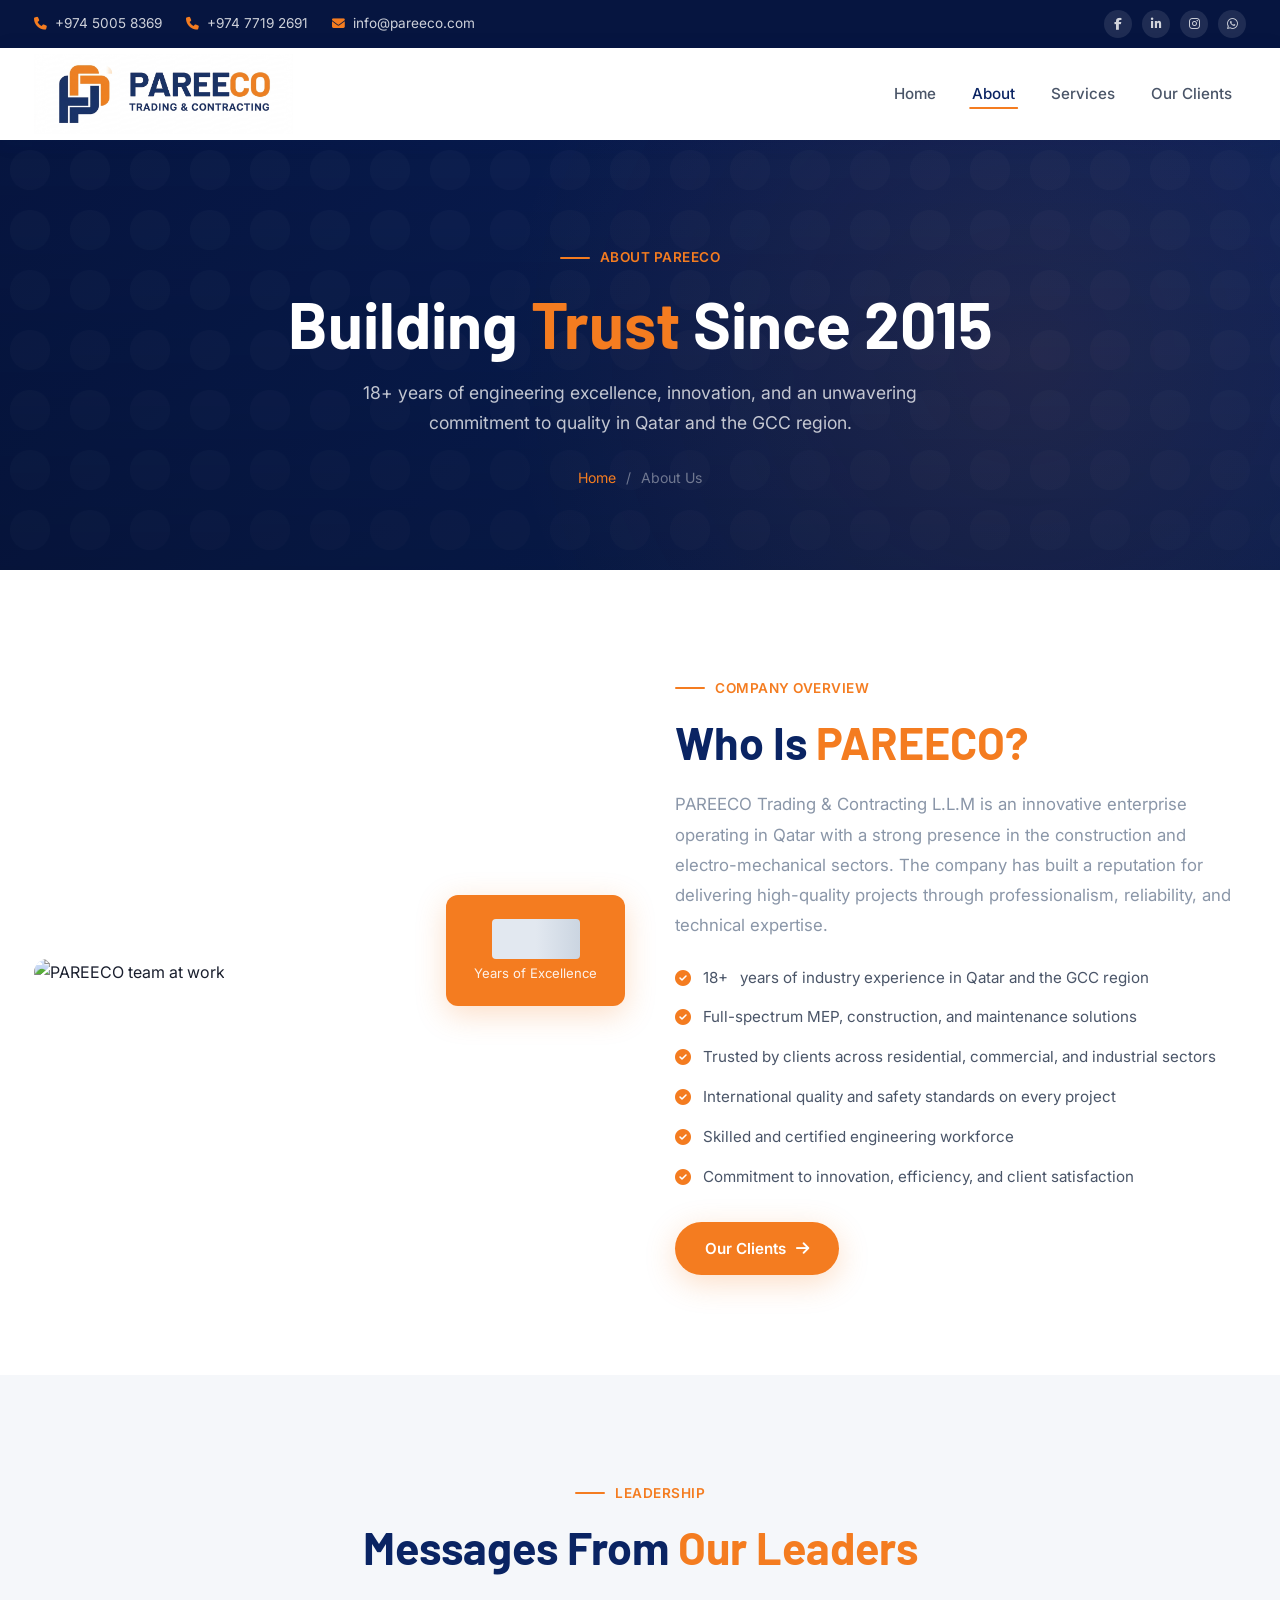
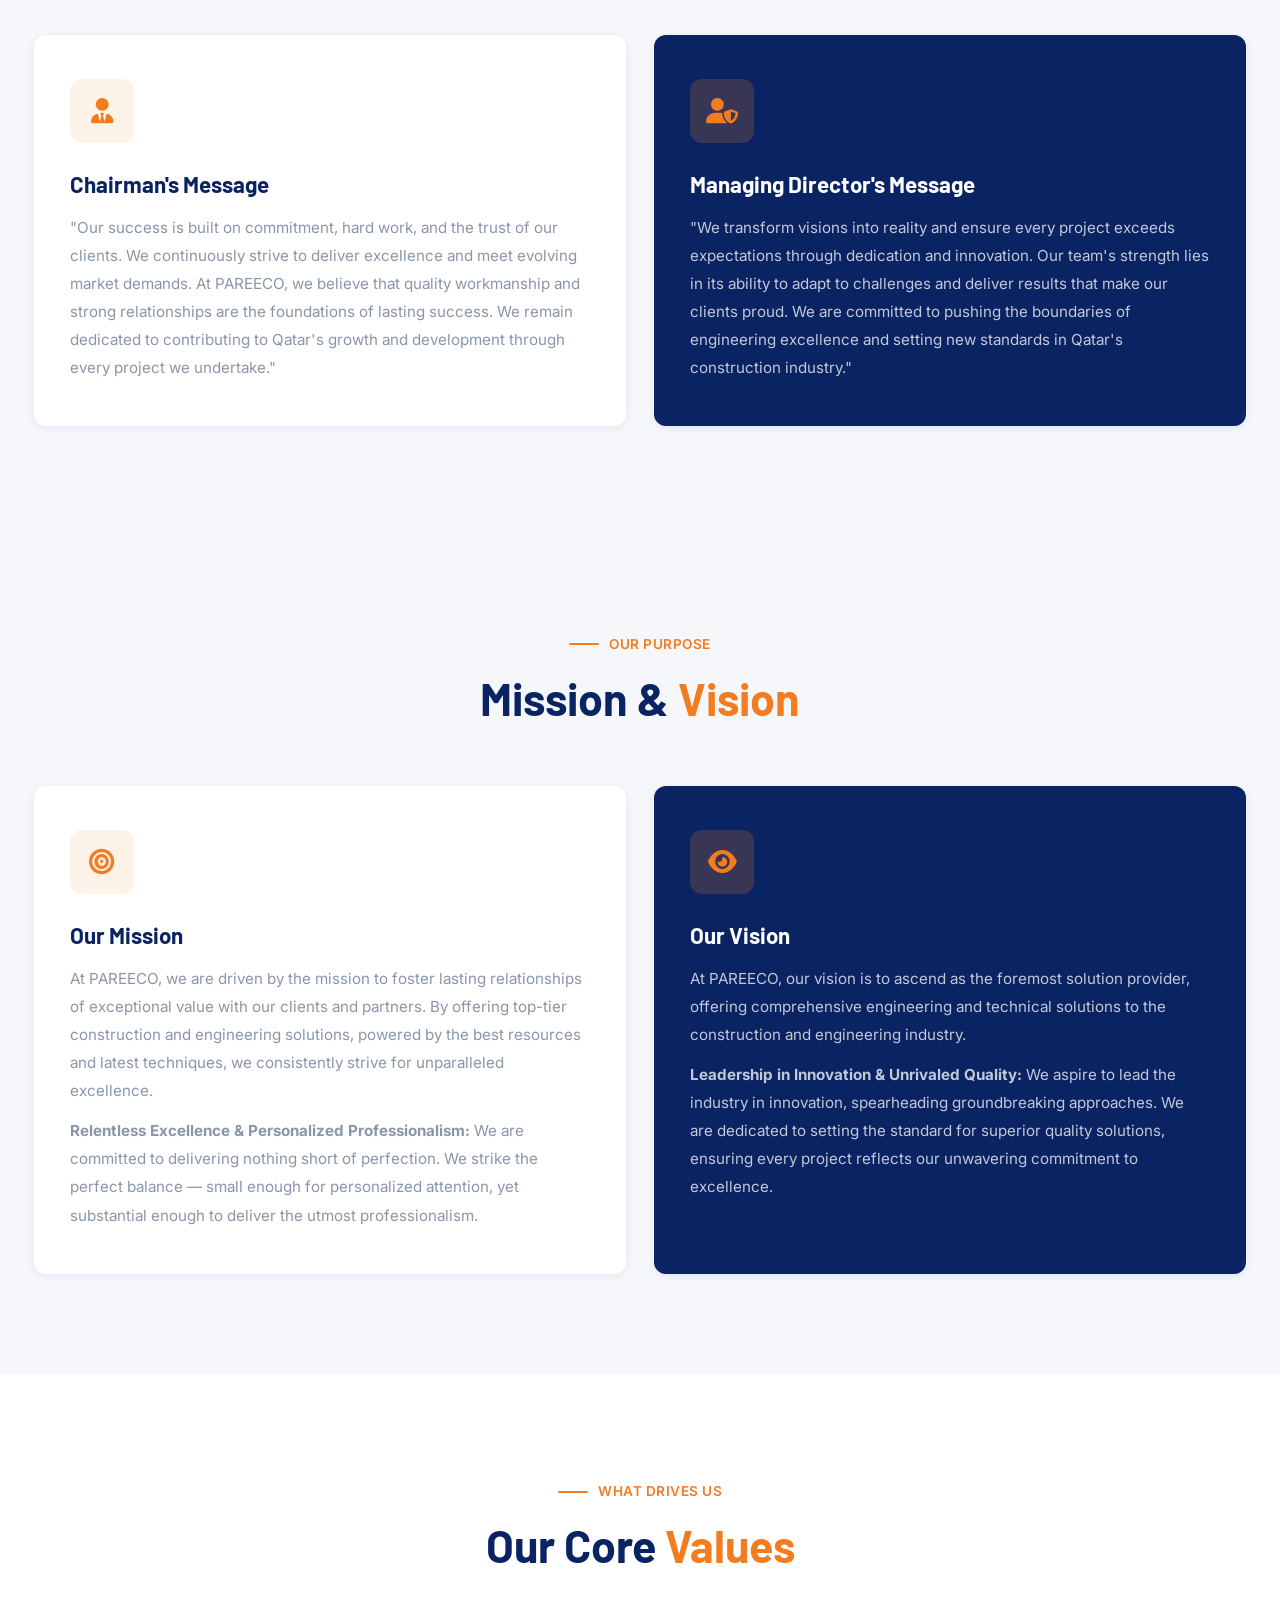
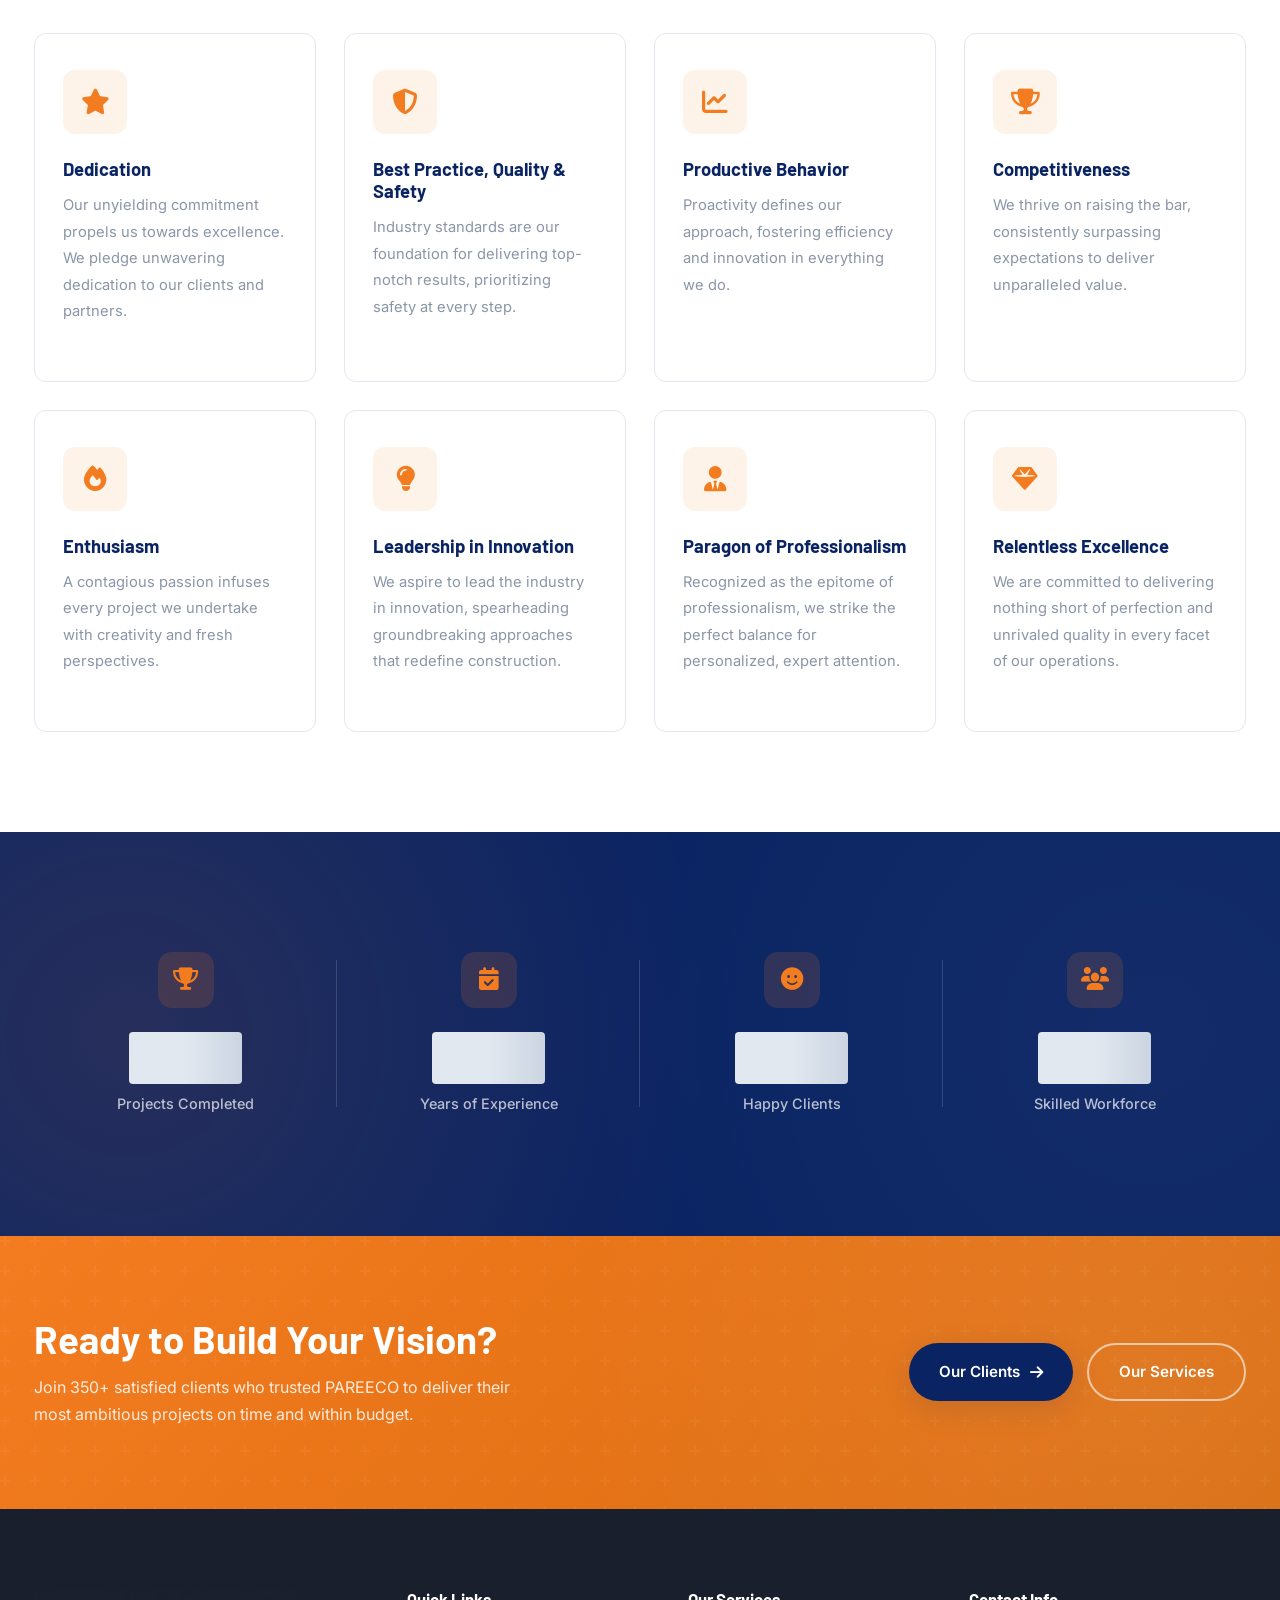
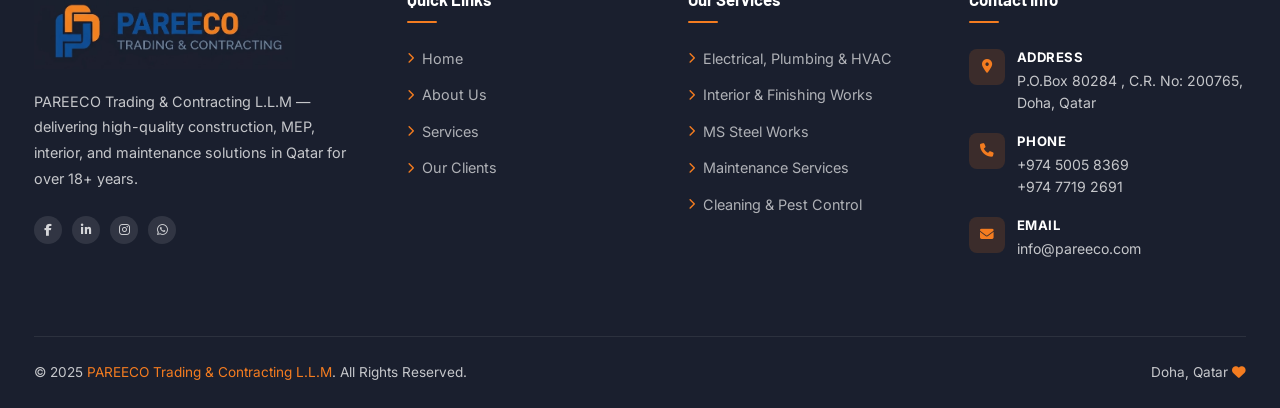
==== commit 22ccd913: "num change to all page" ====
--- a/about.html
+++ b/about.html
@@ -16,7 +16,7 @@
     <div class="container">
       <div class="topbar-left">
         <a href="tel:+97450058369" class="topbar-item"><i class="fas fa-phone"></i> +974 5005 8369</a>
-        <a href="tel:+97430573602" class="topbar-item"><i class="fas fa-phone"></i> +974 3057 3602</a>
+        <a href="tel:+97430573602" class="topbar-item"><i class="fas fa-phone"></i> +974 7719 2691</a>
         <a href="mailto:info@pareeco.com" class="topbar-item"><i class="fas fa-envelope"></i>
           info@pareeco.com</a>
       </div>
@@ -299,7 +299,7 @@
             <div class="footer-contact-icon"><i class="fas fa-phone"></i></div>
             <div class="footer-contact-info"><strong>Phone</strong><a href="tel:+97450058369"
                 style="color:inherit;text-decoration:none;">+974 5005 8369</a><br><a href="tel:+97430573602"
-                style="color:inherit;text-decoration:none;">+974 3057 3602</a></div>
+                style="color:inherit;text-decoration:none;">+974 7719 2691</a></div>
           </div>
           <div class="footer-contact-item">
             <div class="footer-contact-icon"><i class="fas fa-envelope"></i></div>
--- a/css/styles.css
+++ b/css/styles.css
@@ -447,6 +447,7 @@
   z-index: 1;
   padding-top: 40px;
   padding-bottom: 60px;
+  overflow: hidden;
 }
 
 .hero-content {}
@@ -532,11 +533,13 @@
   margin-top: 0;
 }
 
-.hero-img-wrapper img {
-  width: 100%;
-  height: 480px;
-  object-fit: cover;
-  display: block;
+@media (max-width: 900px) {
+  .hero-img-wrapper img {
+    height: auto;
+    margin-top: 20px;
+    max-height: 300px;
+    object-fit: cover;
+  }
 }
 
 .hero-stats-card {
@@ -553,6 +556,20 @@
   min-width: 160px;
   z-index: 2;
   text-align: center;
+  margin-top: 15px;
+
+}
+
+@media (max-width: 768px) {
+  .hero-stats-card {
+    position: absolute;
+    right: 0 !important;
+    /* 🔥 CRITICAL FIX */
+    bottom: 10px;
+    width: auto;
+    max-width: 140px;
+    padding: 14px;
+  }
 }
 
 .hero-stat {
@@ -566,7 +583,7 @@
 
 .hero-stat .number {
   font-family: var(--font-heading);
-  font-size: 1.6rem;
+  font-size: 1.2rem;
   font-weight: 800;
   line-height: 1;
   display: block;
@@ -575,7 +592,7 @@
 
 
 .hero-stat .label {
-  font-size: 0.8rem;
+  font-size: 0.75rem;
   color: rgba(255, 255, 255, 0.85);
   margin-top: 4px;
 }
@@ -2103,13 +2120,25 @@
     padding: 70px 0;
   }
 
-  .hero .container {
-    grid-template-columns: 1fr;
-    text-align: center;
+  @media (max-width: 900px) {
+    .hero .container {
+      grid-template-columns: 1fr;
+      text-align: center;
+    }
+
+    .hero-content {
+      order: 1;
+    }
+
+    .hero-right {
+      order: 2;
+    }
   }
 
   .hero-right {
     display: none;
+    width: 100%;
+    margin-top: 30px;
   }
 
   .hero-tags {
@@ -2129,9 +2158,18 @@
     grid-template-columns: 1fr;
   }
 
-  .about-strip-img,
-  .about-overview-img {
-    display: none;
+  @media (max-width: 900px) {
+
+    .about-strip-img,
+    .about-overview-img {
+      display: block;
+      margin-top: 20px;
+    }
+
+    .about-strip .container,
+    .about-overview .container {
+      grid-template-columns: 1fr;
+    }
   }
 
   .services-header,
